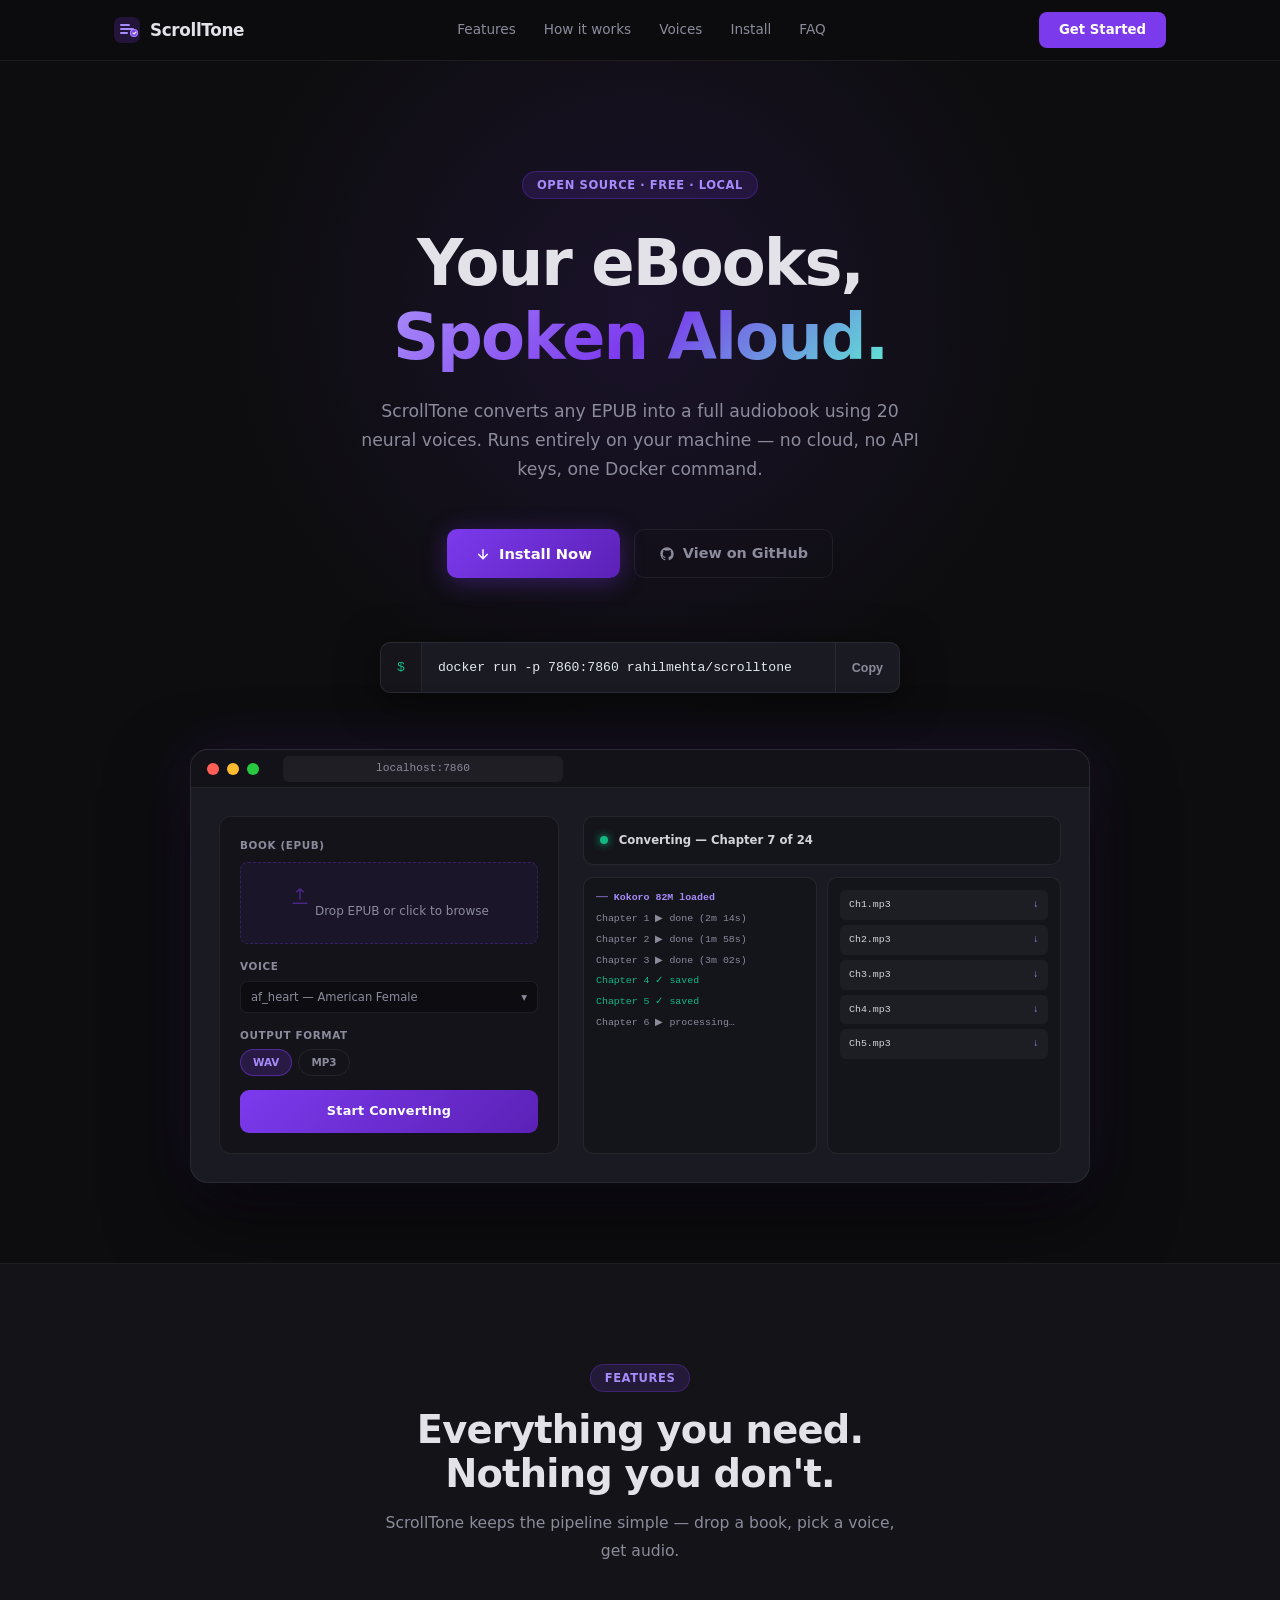
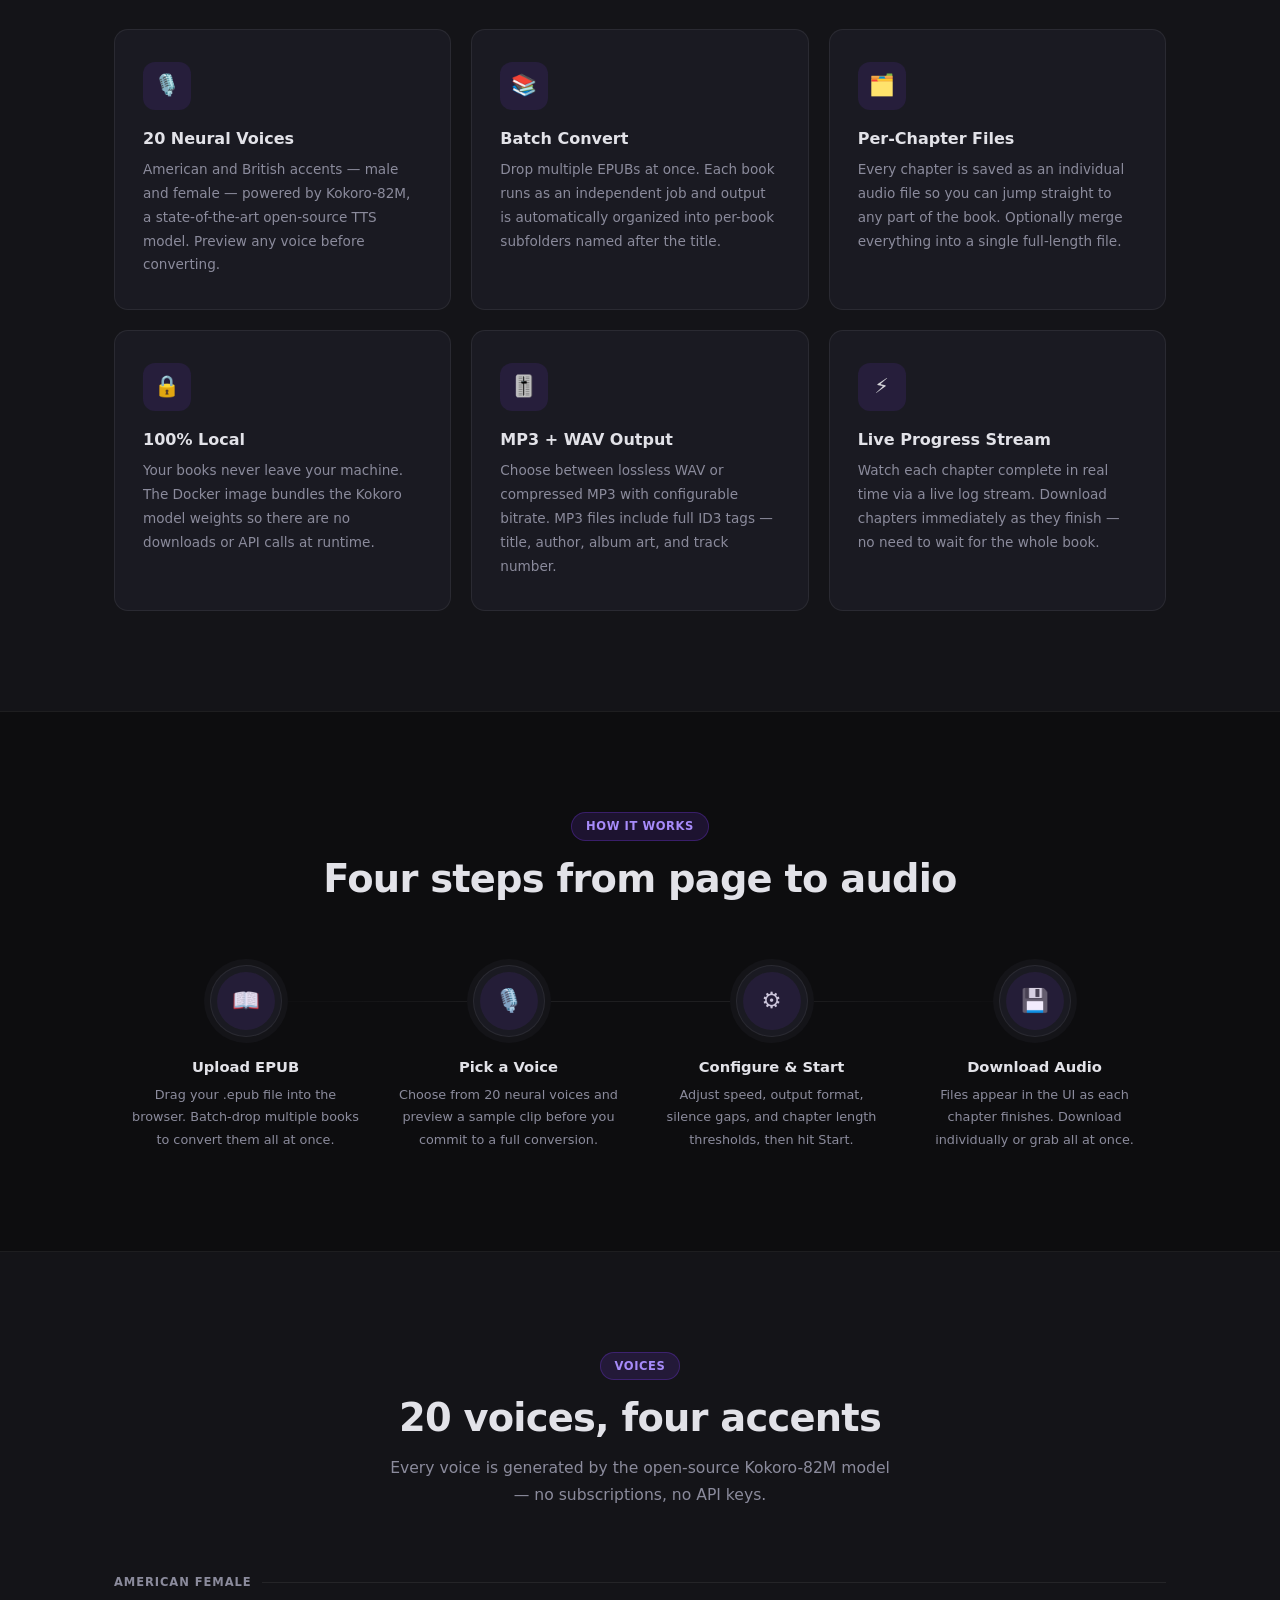
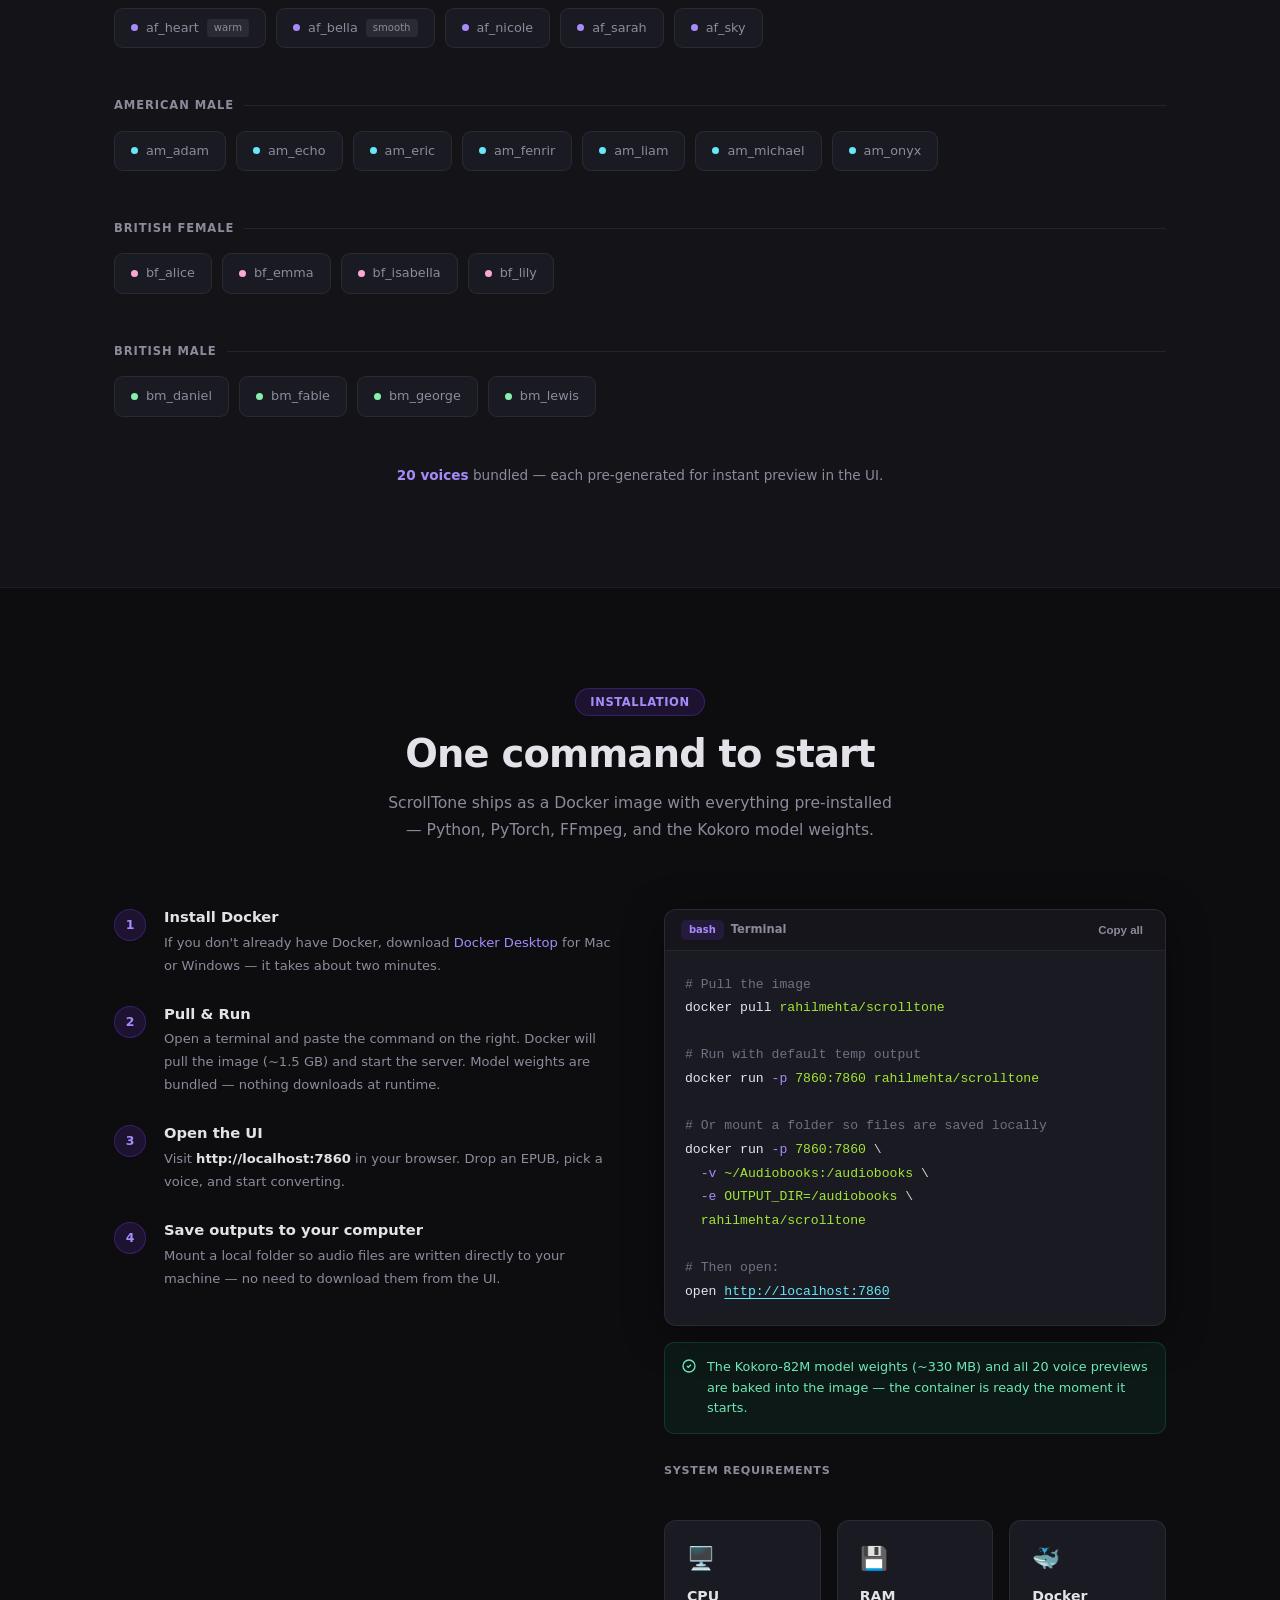
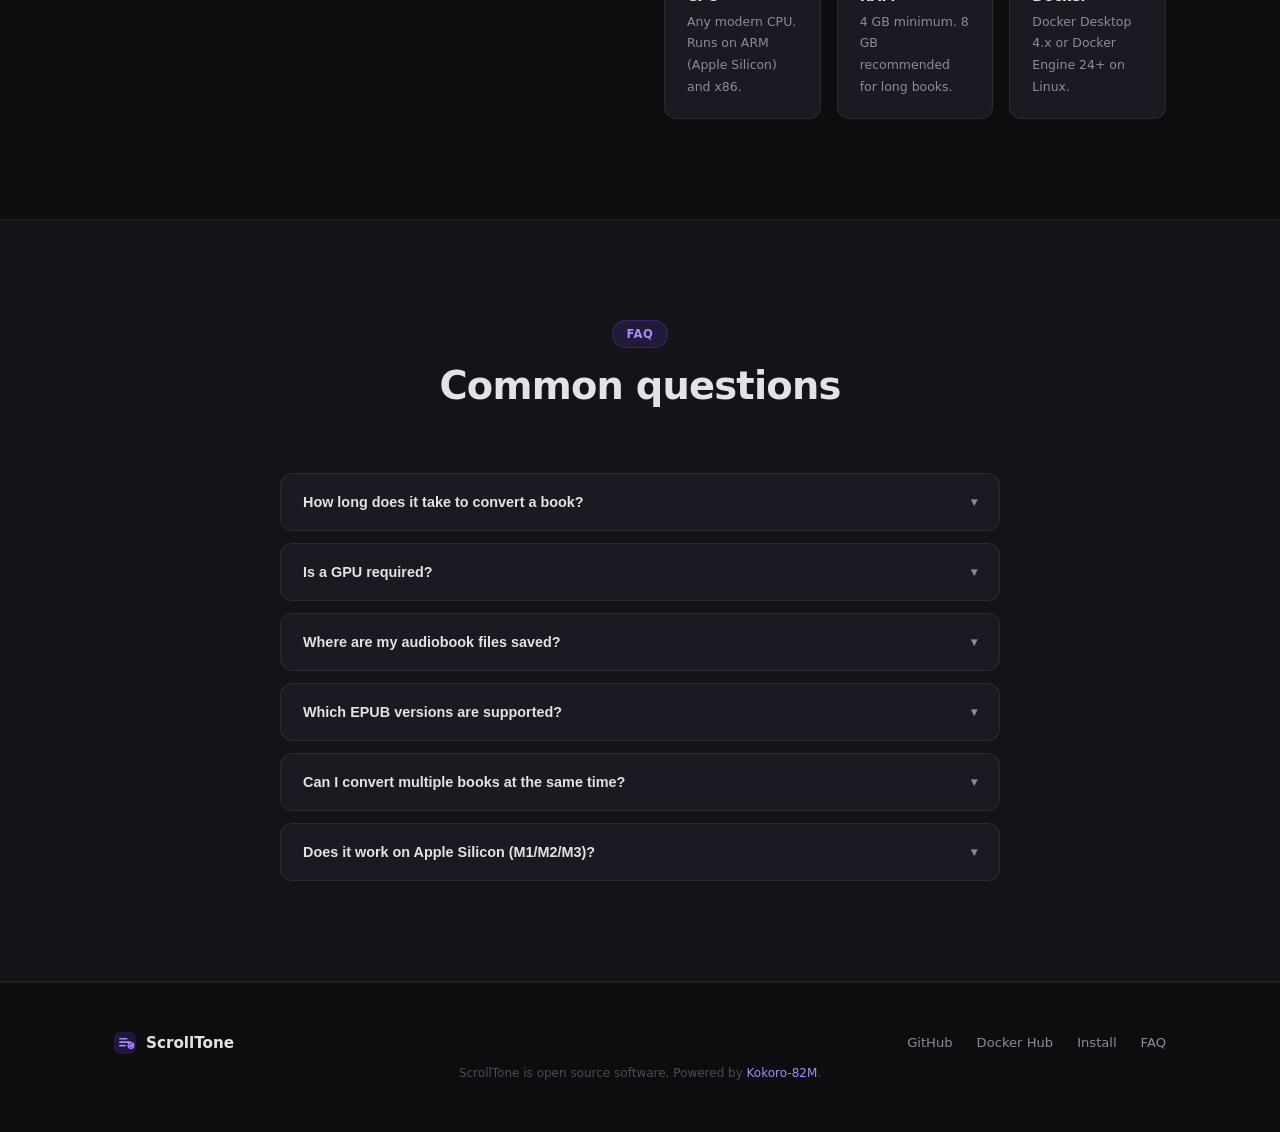
==== docs/index.html @ 0edc8368 "Add product landing page (docs/index.html) for GitHub Pages" ====
<!DOCTYPE html>
<html lang="en">
<head>
<meta charset="UTF-8">
<meta name="viewport" content="width=device-width, initial-scale=1.0">
<title>ScrollTone — EPUB to Audiobook</title>
<meta name="description" content="Convert any EPUB into a full audiobook with 20 neural voices. Runs entirely on your machine — no cloud, no API keys, one Docker command.">
<meta property="og:title" content="ScrollTone — EPUB to Audiobook">
<meta property="og:description" content="Convert any EPUB into a full audiobook with 20 neural voices. Runs entirely on your machine.">
<meta property="og:type" content="website">
<style>
/* ── Reset & base ──────────────────────────────────────────────────────────── */
*,*::before,*::after{box-sizing:border-box;margin:0;padding:0}
html{scroll-behavior:smooth;font-size:16px}
body{
  background:#0d0d0f;
  color:#d4d4d8;
  font-family:'Inter',system-ui,-apple-system,sans-serif;
  line-height:1.6;
  overflow-x:hidden;
}
a{color:inherit;text-decoration:none}
img{display:block;max-width:100%}

/* ── Variables ─────────────────────────────────────────────────────────────── */
:root{
  --purple:#7c3aed;
  --purple-l:#a78bfa;
  --purple-d:#5b21b6;
  --surface:#141418;
  --surface2:#1a1a22;
  --border:rgba(255,255,255,.07);
  --txt:#e2e2e8;
  --txt-s:#8b8b9c;
  --green:#10b981;
  --radius:14px;
  --glow:0 0 60px rgba(124,58,237,.15);
}

/* ── Typography ────────────────────────────────────────────────────────────── */
h1,h2,h3,h4{color:var(--txt);font-weight:700;line-height:1.15}
h1{font-size:clamp(2.6rem,5vw,4.2rem);letter-spacing:-.03em}
h2{font-size:clamp(1.8rem,3vw,2.6rem);letter-spacing:-.02em}
h3{font-size:1.15rem}
p{color:var(--txt-s);font-size:.975rem;line-height:1.75}

/* ── Utility ───────────────────────────────────────────────────────────────── */
.container{max-width:1100px;margin:0 auto;padding:0 24px}
.pill{
  display:inline-block;padding:4px 14px;border-radius:99px;
  font-size:.72rem;font-weight:600;letter-spacing:.05em;text-transform:uppercase;
  background:rgba(124,58,237,.15);color:var(--purple-l);
  border:1px solid rgba(124,58,237,.3);
}
.tag{
  display:inline-block;padding:3px 10px;border-radius:6px;font-size:.7rem;
  font-weight:600;background:rgba(255,255,255,.06);color:var(--txt-s);
}
.gradient-text{
  background:linear-gradient(135deg,#a78bfa 0%,#7c3aed 50%,#5eead4 100%);
  -webkit-background-clip:text;-webkit-text-fill-color:transparent;background-clip:text;
}

/* ── Nav ───────────────────────────────────────────────────────────────────── */
nav{
  position:sticky;top:0;z-index:100;
  background:rgba(13,13,15,.85);backdrop-filter:blur(16px);
  border-bottom:1px solid var(--border);
}
.nav-inner{
  max-width:1100px;margin:0 auto;padding:0 24px;
  height:60px;display:flex;align-items:center;justify-content:space-between;
}
.nav-logo{
  display:flex;align-items:center;gap:10px;
  font-weight:800;font-size:1.05rem;color:var(--txt);letter-spacing:-.02em;
}
.nav-logo svg{flex-shrink:0}
.nav-links{display:flex;align-items:center;gap:28px}
.nav-links a{font-size:.85rem;color:var(--txt-s);transition:color .2s}
.nav-links a:hover{color:var(--txt)}
.nav-cta{
  padding:7px 20px;border-radius:8px;font-size:.83rem;font-weight:600;
  background:var(--purple);color:#fff;transition:background .2s,transform .15s;
}
.nav-cta:hover{background:var(--purple-d);transform:translateY(-1px)}

/* ── Hero ──────────────────────────────────────────────────────────────────── */
.hero{
  padding:110px 0 80px;
  text-align:center;
  position:relative;
  overflow:hidden;
}
.hero::before{
  content:'';position:absolute;top:-200px;left:50%;transform:translateX(-50%);
  width:900px;height:900px;border-radius:50%;
  background:radial-gradient(circle,rgba(124,58,237,.12) 0%,transparent 65%);
  pointer-events:none;
}
.hero-badge{margin-bottom:28px}
.hero h1{margin-bottom:22px}
.hero-sub{
  max-width:560px;margin:0 auto 44px;font-size:1.08rem;
  color:var(--txt-s);line-height:1.7;
}
.hero-actions{display:flex;align-items:center;justify-content:center;gap:14px;flex-wrap:wrap;margin-bottom:64px}
.btn-primary{
  display:inline-flex;align-items:center;gap:8px;
  padding:13px 28px;border-radius:10px;font-weight:700;font-size:.92rem;
  background:linear-gradient(135deg,var(--purple),var(--purple-d));
  color:#fff;transition:transform .15s,box-shadow .2s;
  box-shadow:0 4px 24px rgba(124,58,237,.35);
}
.btn-primary:hover{transform:translateY(-2px);box-shadow:0 8px 32px rgba(124,58,237,.5)}
.btn-outline{
  display:inline-flex;align-items:center;gap:8px;
  padding:12px 24px;border-radius:10px;font-weight:600;font-size:.9rem;
  border:1px solid var(--border);color:var(--txt-s);
  transition:border-color .2s,color .2s,transform .15s;
}
.btn-outline:hover{border-color:rgba(255,255,255,.2);color:var(--txt);transform:translateY(-2px)}

/* terminal docker command */
.docker-cmd{
  display:inline-flex;align-items:center;gap:0;
  background:var(--surface2);border:1px solid var(--border);
  border-radius:10px;overflow:hidden;max-width:520px;width:100%;
  font-family:'SF Mono','Menlo','Courier New',monospace;
  box-shadow:0 8px 40px rgba(0,0,0,.5);
}
.docker-cmd span.prompt{
  padding:14px 16px;font-size:.82rem;color:var(--green);
  border-right:1px solid var(--border);background:rgba(0,0,0,.2);user-select:none;
  white-space:nowrap;
}
.docker-cmd span.cmd{
  padding:14px 16px;font-size:.82rem;color:#e2e8f0;flex:1;text-align:left;
  white-space:nowrap;overflow:hidden;text-overflow:ellipsis;
}
.docker-cmd button.copy-btn{
  padding:0 16px;height:100%;background:transparent;border:none;
  border-left:1px solid var(--border);cursor:pointer;
  color:var(--txt-s);font-size:.78rem;font-weight:600;transition:color .2s,background .2s;
  white-space:nowrap;
}
.docker-cmd button.copy-btn:hover{color:var(--purple-l);background:rgba(124,58,237,.1)}
.docker-cmd button.copy-btn.copied{color:var(--green)}

.hero-screenshot{
  max-width:900px;margin:0 auto;
  background:var(--surface2);border:1px solid var(--border);border-radius:18px;
  overflow:hidden;box-shadow:0 32px 80px rgba(0,0,0,.6),var(--glow);
  position:relative;
}
.browser-bar{
  height:38px;background:rgba(0,0,0,.3);border-bottom:1px solid var(--border);
  display:flex;align-items:center;padding:0 16px;gap:8px;
}
.bb-dot{width:12px;height:12px;border-radius:50%}
.bb-dot:nth-child(1){background:#ff5f57}
.bb-dot:nth-child(2){background:#febc2e}
.bb-dot:nth-child(3){background:#28c840}
.browser-bar .url{
  margin-left:16px;font-size:.7rem;font-family:monospace;
  color:var(--txt-s);background:rgba(255,255,255,.05);
  padding:4px 14px;border-radius:6px;flex:1;max-width:280px;text-align:center;
}
/* App UI mockup */
.app-mockup{
  padding:28px;display:grid;grid-template-columns:340px 1fr;gap:24px;min-height:380px;
  text-align:left;
}
.mock-panel{
  background:rgba(0,0,0,.25);border:1px solid var(--border);border-radius:12px;
  padding:20px;display:flex;flex-direction:column;gap:14px;
}
.mock-label{font-size:.65rem;font-weight:600;text-transform:uppercase;letter-spacing:.06em;color:var(--txt-s)}
.mock-drop{
  background:rgba(124,58,237,.08);border:1px dashed rgba(124,58,237,.3);
  border-radius:8px;padding:22px 16px;text-align:center;font-size:.75rem;color:var(--txt-s);
}
.mock-drop svg{margin:0 auto 8px;opacity:.5}
.mock-select{
  height:32px;background:rgba(0,0,0,.3);border:1px solid var(--border);
  border-radius:7px;padding:0 10px;font-size:.72rem;color:var(--txt-s);
  display:flex;align-items:center;justify-content:space-between;
}
.mock-pills{display:flex;gap:6px}
.mock-pill{
  padding:4px 12px;border-radius:99px;font-size:.65rem;font-weight:600;
  border:1px solid var(--border);color:var(--txt-s);
}
.mock-pill.active{background:rgba(124,58,237,.2);border-color:rgba(124,58,237,.5);color:var(--purple-l)}
.mock-btn{
  margin-top:auto;padding:11px;border-radius:9px;text-align:center;
  font-size:.8rem;font-weight:700;
  background:linear-gradient(135deg,var(--purple),var(--purple-d));
  color:#fff;letter-spacing:.02em;
}
.mock-output{display:flex;flex-direction:column;gap:12px}
.mock-status{
  background:rgba(0,0,0,.2);border:1px solid var(--border);
  border-radius:10px;padding:14px 16px;font-size:.72rem;
}
.mock-dot{width:8px;height:8px;border-radius:50%;background:var(--green);display:inline-block;margin-right:7px;box-shadow:0 0 8px var(--green)}
.mock-grid{display:grid;grid-template-columns:1fr 1fr;gap:10px;flex:1}
.mock-log-box,.mock-files-box{
  background:rgba(0,0,0,.2);border:1px solid var(--border);border-radius:10px;
  padding:12px;font-size:.62rem;font-family:monospace;
  display:flex;flex-direction:column;gap:5px;overflow:hidden;
}
.mock-log-line{color:var(--txt-s)}
.mock-log-line.ok{color:var(--green)}
.mock-log-line.hd{color:var(--purple-l);font-weight:700}
.mock-file-item{
  background:rgba(255,255,255,.04);border-radius:6px;padding:7px 9px;
  font-size:.62rem;display:flex;justify-content:space-between;align-items:center;
}
.mock-dl{color:var(--purple-l);font-weight:700}

/* ── Section common ─────────────────────────────────────────────────────────── */
section{padding:100px 0}
.section-header{text-align:center;margin-bottom:64px}
.section-header .pill{margin-bottom:16px}
.section-header h2{margin-bottom:14px}
.section-header p{max-width:520px;margin:0 auto}
.divider{border:none;border-top:1px solid var(--border);margin:0}

/* ── Features ───────────────────────────────────────────────────────────────── */
#features{background:var(--surface)}
.features-grid{
  display:grid;grid-template-columns:repeat(3,1fr);gap:20px;
}
.feat-card{
  background:var(--surface2);border:1px solid var(--border);
  border-radius:var(--radius);padding:32px 28px;
  transition:border-color .25s,transform .25s,box-shadow .25s;
}
.feat-card:hover{
  border-color:rgba(124,58,237,.35);transform:translateY(-4px);
  box-shadow:0 12px 40px rgba(0,0,0,.4),0 0 0 1px rgba(124,58,237,.15);
}
.feat-icon{
  width:48px;height:48px;border-radius:12px;margin-bottom:20px;
  display:flex;align-items:center;justify-content:center;
  background:rgba(124,58,237,.12);font-size:1.3rem;
}
.feat-card h3{margin-bottom:10px;font-size:1rem}
.feat-card p{font-size:.85rem}

/* ── How it works ───────────────────────────────────────────────────────────── */
.steps{display:grid;grid-template-columns:repeat(4,1fr);gap:0;position:relative}
.steps::before{
  content:'';position:absolute;top:36px;left:12.5%;right:12.5%;height:1px;
  background:linear-gradient(90deg,transparent,var(--border),var(--border),transparent);
  z-index:0;
}
.step{text-align:center;padding:0 16px;position:relative;z-index:1}
.step-num{
  width:72px;height:72px;border-radius:50%;margin:0 auto 22px;
  display:flex;align-items:center;justify-content:center;font-size:1.4rem;
  background:var(--surface2);border:1px solid var(--border);
  box-shadow:0 0 0 6px var(--surface);position:relative;
}
.step-num::after{
  content:'';position:absolute;inset:6px;border-radius:50%;
  background:rgba(124,58,237,.1);
}
.step h3{font-size:.92rem;margin-bottom:8px}
.step p{font-size:.8rem}

/* ── Voices ─────────────────────────────────────────────────────────────────── */
#voices{background:var(--surface)}
.voices-group{margin-bottom:48px}
.voices-group-label{
  font-size:.72rem;font-weight:700;text-transform:uppercase;letter-spacing:.08em;
  color:var(--txt-s);margin-bottom:16px;display:flex;align-items:center;gap:10px;
}
.voices-group-label::after{
  content:'';flex:1;height:1px;background:var(--border);
}
.voices-grid{display:flex;flex-wrap:wrap;gap:10px}
.voice-chip{
  padding:9px 16px;border-radius:9px;border:1px solid var(--border);
  font-size:.8rem;font-weight:500;color:var(--txt-s);
  background:var(--surface2);cursor:default;
  display:flex;align-items:center;gap:8px;
  transition:border-color .2s,color .2s,background .2s;
}
.voice-chip:hover{
  border-color:rgba(124,58,237,.4);color:var(--txt);
  background:rgba(124,58,237,.08);
}
.voice-chip .vc-dot{
  width:7px;height:7px;border-radius:50%;
  background:var(--purple-l);flex-shrink:0;
}
.voice-chip .vc-tag{
  font-size:.63rem;padding:1px 7px;border-radius:4px;
  background:rgba(255,255,255,.07);color:var(--txt-s);
}
.total-voices{
  text-align:center;margin-top:32px;font-size:.85rem;color:var(--txt-s);
}
.total-voices strong{color:var(--purple-l)}

/* ── Install ─────────────────────────────────────────────────────────────────── */
.install-grid{display:grid;grid-template-columns:1fr 1fr;gap:48px;align-items:start}
.install-steps-list{display:flex;flex-direction:column;gap:28px}
.install-step{display:flex;gap:18px}
.is-num{
  flex-shrink:0;width:32px;height:32px;border-radius:50%;
  background:rgba(124,58,237,.15);border:1px solid rgba(124,58,237,.3);
  display:flex;align-items:center;justify-content:center;
  font-size:.78rem;font-weight:700;color:var(--purple-l);
}
.is-body h3{font-size:.92rem;margin-bottom:6px}
.is-body p{font-size:.82rem}
.code-block{
  background:var(--surface2);border:1px solid var(--border);
  border-radius:12px;overflow:hidden;
  box-shadow:0 8px 40px rgba(0,0,0,.4);
}
.code-header{
  display:flex;align-items:center;justify-content:space-between;
  padding:10px 16px;border-bottom:1px solid var(--border);
  font-size:.72rem;font-weight:600;color:var(--txt-s);
  background:rgba(0,0,0,.2);
}
.code-header span{display:flex;align-items:center;gap:7px}
.code-header .lang-tag{
  font-size:.62rem;padding:2px 8px;border-radius:5px;
  background:rgba(124,58,237,.15);color:var(--purple-l);
}
.copy-all{
  background:none;border:none;cursor:pointer;color:var(--txt-s);
  font-size:.72rem;font-weight:600;padding:2px 6px;transition:color .2s;
}
.copy-all:hover{color:var(--purple-l)}
.copy-all.copied{color:var(--green)}
pre{padding:22px 20px;font-size:.82rem;font-family:'SF Mono','Menlo','Courier New',monospace;overflow-x:auto;line-height:1.8}
.c-comment{color:#6b7280}
.c-cmd{color:#e2e8f0}
.c-flag{color:var(--purple-l)}
.c-val{color:#a3e635}
.c-url{color:#67e8f9;text-decoration:underline;text-underline-offset:3px}
.install-note{
  margin-top:16px;padding:14px 16px;border-radius:10px;
  background:rgba(16,185,129,.07);border:1px solid rgba(16,185,129,.2);
  font-size:.8rem;color:#6ee7b7;display:flex;gap:10px;align-items:flex-start;
}
.install-note svg{flex-shrink:0;margin-top:1px}

/* ── Requirements ───────────────────────────────────────────────────────────── */
.req-grid{display:grid;grid-template-columns:repeat(3,1fr);gap:16px;margin-top:40px}
.req-card{
  background:var(--surface2);border:1px solid var(--border);
  border-radius:12px;padding:20px 22px;
}
.req-card .req-icon{font-size:1.4rem;margin-bottom:12px}
.req-card h4{font-size:.88rem;margin-bottom:6px}
.req-card p{font-size:.78rem}

/* ── FAQ ─────────────────────────────────────────────────────────────────────── */
#faq{background:var(--surface)}
.faq-list{max-width:720px;margin:0 auto;display:flex;flex-direction:column;gap:12px}
.faq-item{
  background:var(--surface2);border:1px solid var(--border);border-radius:12px;
  overflow:hidden;transition:border-color .2s;
}
.faq-item:hover{border-color:rgba(255,255,255,.12)}
.faq-q{
  width:100%;background:none;border:none;padding:20px 22px;cursor:pointer;
  display:flex;justify-content:space-between;align-items:center;
  font-size:.9rem;font-weight:600;color:var(--txt);text-align:left;gap:16px;
}
.faq-q .arrow{
  flex-shrink:0;color:var(--txt-s);font-size:.75rem;
  transition:transform .25s;
}
.faq-item.open .faq-q .arrow{transform:rotate(180deg)}
.faq-a{
  display:grid;grid-template-rows:0fr;transition:grid-template-rows .28s ease;
}
.faq-item.open .faq-a{grid-template-rows:1fr}
.faq-a-inner{overflow:hidden;padding:0 22px}
.faq-item.open .faq-a-inner{padding:0 22px 20px}
.faq-a-inner p{font-size:.85rem}

/* ── Footer ──────────────────────────────────────────────────────────────────── */
footer{
  border-top:1px solid var(--border);padding:48px 0;
}
.footer-inner{
  display:flex;align-items:center;justify-content:space-between;flex-wrap:wrap;gap:20px;
}
.footer-brand{display:flex;align-items:center;gap:10px;font-weight:800;font-size:.95rem;color:var(--txt)}
.footer-links{display:flex;gap:24px}
.footer-links a{font-size:.82rem;color:var(--txt-s);transition:color .2s}
.footer-links a:hover{color:var(--txt)}
.footer-copy{font-size:.75rem;color:#4b4b5c;width:100%;text-align:center;margin-top:8px}

/* ── Animations ──────────────────────────────────────────────────────────────── */
@keyframes fadeUp{from{opacity:0;transform:translateY(28px)}to{opacity:1;transform:translateY(0)}}
.fade-up{opacity:0;animation:fadeUp .6s ease both}
.fade-up.d1{animation-delay:.1s}
.fade-up.d2{animation-delay:.2s}
.fade-up.d3{animation-delay:.3s}

/* ── Responsive ──────────────────────────────────────────────────────────────── */
@media(max-width:860px){
  .features-grid{grid-template-columns:1fr 1fr}
  .steps{grid-template-columns:1fr 1fr}
  .steps::before{display:none}
  .step{margin-bottom:40px}
  .install-grid{grid-template-columns:1fr}
  .req-grid{grid-template-columns:1fr 1fr}
  .app-mockup{grid-template-columns:1fr}
  .mock-panel{display:none}
}
@media(max-width:600px){
  .features-grid{grid-template-columns:1fr}
  .req-grid{grid-template-columns:1fr}
  .steps{grid-template-columns:1fr}
  .nav-links{display:none}
  .footer-inner{flex-direction:column;align-items:flex-start}
}
</style>
</head>
<body>

<!-- ── Nav ──────────────────────────────────────────────────────────────────── -->
<nav>
  <div class="nav-inner">
    <a href="#" class="nav-logo">
      <svg width="26" height="26" viewBox="0 0 26 26" fill="none">
        <rect width="26" height="26" rx="7" fill="#7c3aed" fill-opacity=".2"/>
        <path d="M7 8h8M7 12h12M7 16h6" stroke="#a78bfa" stroke-width="2" stroke-linecap="round"/>
        <circle cx="20" cy="16" r="3.5" fill="#7c3aed" stroke="#a78bfa" stroke-width="1.2"/>
        <path d="M19 16l1 1 2-2" stroke="#fff" stroke-width="1.1" stroke-linecap="round" stroke-linejoin="round"/>
      </svg>
      ScrollTone
    </a>
    <div class="nav-links">
      <a href="#features">Features</a>
      <a href="#how-it-works">How it works</a>
      <a href="#voices">Voices</a>
      <a href="#install">Install</a>
      <a href="#faq">FAQ</a>
    </div>
    <a href="#install" class="nav-cta">Get Started</a>
  </div>
</nav>

<!-- ── Hero ─────────────────────────────────────────────────────────────────── -->
<section class="hero">
  <div class="container">
    <div class="hero-badge fade-up">
      <span class="pill">Open Source · Free · Local</span>
    </div>
    <h1 class="fade-up d1">
      Your eBooks,<br>
      <span class="gradient-text">Spoken Aloud.</span>
    </h1>
    <p class="hero-sub fade-up d2">
      ScrollTone converts any EPUB into a full audiobook using 20 neural voices.
      Runs entirely on your machine — no cloud, no API keys, one Docker command.
    </p>

    <div class="hero-actions fade-up d3">
      <a href="#install" class="btn-primary">
        <svg width="16" height="16" fill="none" viewBox="0 0 24 24" stroke="currentColor" stroke-width="2.2"><path d="M12 5v14M5 12l7 7 7-7"/></svg>
        Install Now
      </a>
      <a href="https://github.com/rahilmehta-dev/ScrollTone" target="_blank" rel="noopener" class="btn-outline">
        <svg width="16" height="16" viewBox="0 0 24 24" fill="currentColor"><path d="M12 2C6.477 2 2 6.484 2 12.017c0 4.425 2.865 8.18 6.839 9.504.5.092.682-.217.682-.483 0-.237-.008-.868-.013-1.703-2.782.605-3.369-1.343-3.369-1.343-.454-1.158-1.11-1.466-1.11-1.466-.908-.62.069-.608.069-.608 1.003.07 1.531 1.032 1.531 1.032.892 1.53 2.341 1.088 2.91.832.092-.647.35-1.088.636-1.338-2.22-.253-4.555-1.113-4.555-4.951 0-1.093.39-1.988 1.029-2.688-.103-.253-.446-1.272.098-2.65 0 0 .84-.27 2.75 1.026A9.564 9.564 0 0112 6.844c.85.004 1.705.115 2.504.337 1.909-1.296 2.747-1.027 2.747-1.027.546 1.379.202 2.398.1 2.651.64.7 1.028 1.595 1.028 2.688 0 3.848-2.339 4.695-4.566 4.943.359.309.678.92.678 1.855 0 1.338-.012 2.419-.012 2.747 0 .268.18.58.688.482A10.019 10.019 0 0022 12.017C22 6.484 17.522 2 12 2z"/></svg>
        View on GitHub
      </a>
    </div>

    <!-- Docker quick-start -->
    <div class="fade-up d3" style="display:flex;justify-content:center;margin-bottom:56px">
      <div class="docker-cmd">
        <span class="prompt">$</span>
        <span class="cmd" id="hero-cmd">docker run -p 7860:7860 rahilmehta/scrolltone</span>
        <button class="copy-btn" onclick="copyCmd('hero-cmd',this)" title="Copy">Copy</button>
      </div>
    </div>

    <!-- App mockup -->
    <div class="hero-screenshot fade-up d3">
      <div class="browser-bar">
        <div class="bb-dot"></div><div class="bb-dot"></div><div class="bb-dot"></div>
        <div class="url">localhost:7860</div>
      </div>
      <div class="app-mockup">
        <!-- Left: settings panel -->
        <div class="mock-panel">
          <div>
            <div class="mock-label" style="margin-bottom:8px">Book (EPUB)</div>
            <div class="mock-drop">
              <svg width="22" height="22" fill="none" viewBox="0 0 24 24" stroke="#7c3aed" stroke-width="1.5"><path d="M12 16V4M12 4l-4 4M12 4l4 4"/><path d="M4 20h16"/></svg>
              Drop EPUB or click to browse
            </div>
          </div>
          <div>
            <div class="mock-label" style="margin-bottom:6px">Voice</div>
            <div class="mock-select"><span>af_heart — American Female</span><span>▾</span></div>
          </div>
          <div>
            <div class="mock-label" style="margin-bottom:6px">Output Format</div>
            <div class="mock-pills">
              <div class="mock-pill active">WAV</div>
              <div class="mock-pill">MP3</div>
            </div>
          </div>
          <div class="mock-btn">Start Converting</div>
        </div>
        <!-- Right: output panel -->
        <div class="mock-output">
          <div class="mock-status">
            <span class="mock-dot"></span>
            <span style="font-size:.73rem;color:#d4d4d8;font-weight:600">Converting — Chapter 7 of 24</span>
          </div>
          <div class="mock-grid">
            <div class="mock-log-box">
              <div class="mock-log-line hd">── Kokoro 82M loaded</div>
              <div class="mock-log-line">Chapter 1 ▶ done  (2m 14s)</div>
              <div class="mock-log-line">Chapter 2 ▶ done  (1m 58s)</div>
              <div class="mock-log-line">Chapter 3 ▶ done  (3m 02s)</div>
              <div class="mock-log-line ok">Chapter 4 ✓ saved</div>
              <div class="mock-log-line ok">Chapter 5 ✓ saved</div>
              <div class="mock-log-line">Chapter 6 ▶ processing…</div>
            </div>
            <div class="mock-files-box">
              <div class="mock-file-item"><span>Ch1.mp3</span><span class="mock-dl">↓</span></div>
              <div class="mock-file-item"><span>Ch2.mp3</span><span class="mock-dl">↓</span></div>
              <div class="mock-file-item"><span>Ch3.mp3</span><span class="mock-dl">↓</span></div>
              <div class="mock-file-item"><span>Ch4.mp3</span><span class="mock-dl">↓</span></div>
              <div class="mock-file-item"><span>Ch5.mp3</span><span class="mock-dl">↓</span></div>
            </div>
          </div>
        </div>
      </div>
    </div>
  </div>
</section>

<hr class="divider">

<!-- ── Features ──────────────────────────────────────────────────────────────── -->
<section id="features">
  <div class="container">
    <div class="section-header">
      <div class="pill">Features</div>
      <h2>Everything you need.<br>Nothing you don't.</h2>
      <p>ScrollTone keeps the pipeline simple — drop a book, pick a voice, get audio.</p>
    </div>
    <div class="features-grid">

      <div class="feat-card">
        <div class="feat-icon">🎙️</div>
        <h3>20 Neural Voices</h3>
        <p>American and British accents — male and female — powered by Kokoro-82M, a state-of-the-art open-source TTS model. Preview any voice before converting.</p>
      </div>

      <div class="feat-card">
        <div class="feat-icon">📚</div>
        <h3>Batch Convert</h3>
        <p>Drop multiple EPUBs at once. Each book runs as an independent job and output is automatically organized into per-book subfolders named after the title.</p>
      </div>

      <div class="feat-card">
        <div class="feat-icon">🗂️</div>
        <h3>Per-Chapter Files</h3>
        <p>Every chapter is saved as an individual audio file so you can jump straight to any part of the book. Optionally merge everything into a single full-length file.</p>
      </div>

      <div class="feat-card">
        <div class="feat-icon">🔒</div>
        <h3>100% Local</h3>
        <p>Your books never leave your machine. The Docker image bundles the Kokoro model weights so there are no downloads or API calls at runtime.</p>
      </div>

      <div class="feat-card">
        <div class="feat-icon">🎚️</div>
        <h3>MP3 + WAV Output</h3>
        <p>Choose between lossless WAV or compressed MP3 with configurable bitrate. MP3 files include full ID3 tags — title, author, album art, and track number.</p>
      </div>

      <div class="feat-card">
        <div class="feat-icon">⚡</div>
        <h3>Live Progress Stream</h3>
        <p>Watch each chapter complete in real time via a live log stream. Download chapters immediately as they finish — no need to wait for the whole book.</p>
      </div>

    </div>
  </div>
</section>

<hr class="divider">

<!-- ── How it works ──────────────────────────────────────────────────────────── -->
<section id="how-it-works">
  <div class="container">
    <div class="section-header">
      <div class="pill">How it works</div>
      <h2>Four steps from page to audio</h2>
    </div>
    <div class="steps">

      <div class="step">
        <div class="step-num">📖</div>
        <h3>Upload EPUB</h3>
        <p>Drag your .epub file into the browser. Batch-drop multiple books to convert them all at once.</p>
      </div>

      <div class="step">
        <div class="step-num">🎙️</div>
        <h3>Pick a Voice</h3>
        <p>Choose from 20 neural voices and preview a sample clip before you commit to a full conversion.</p>
      </div>

      <div class="step">
        <div class="step-num">⚙️</div>
        <h3>Configure & Start</h3>
        <p>Adjust speed, output format, silence gaps, and chapter length thresholds, then hit Start.</p>
      </div>

      <div class="step">
        <div class="step-num">💾</div>
        <h3>Download Audio</h3>
        <p>Files appear in the UI as each chapter finishes. Download individually or grab all at once.</p>
      </div>

    </div>
  </div>
</section>

<hr class="divider">

<!-- ── Voices ─────────────────────────────────────────────────────────────────── -->
<section id="voices">
  <div class="container">
    <div class="section-header">
      <div class="pill">Voices</div>
      <h2>20 voices, four accents</h2>
      <p>Every voice is generated by the open-source Kokoro-82M model — no subscriptions, no API keys.</p>
    </div>

    <div class="voices-group">
      <div class="voices-group-label">American Female</div>
      <div class="voices-grid">
        <div class="voice-chip"><span class="vc-dot"></span>af_heart<span class="vc-tag">warm</span></div>
        <div class="voice-chip"><span class="vc-dot"></span>af_bella<span class="vc-tag">smooth</span></div>
        <div class="voice-chip"><span class="vc-dot"></span>af_nicole</div>
        <div class="voice-chip"><span class="vc-dot"></span>af_sarah</div>
        <div class="voice-chip"><span class="vc-dot"></span>af_sky</div>
      </div>
    </div>

    <div class="voices-group">
      <div class="voices-group-label">American Male</div>
      <div class="voices-grid">
        <div class="voice-chip"><span class="vc-dot" style="background:#67e8f9"></span>am_adam</div>
        <div class="voice-chip"><span class="vc-dot" style="background:#67e8f9"></span>am_echo</div>
        <div class="voice-chip"><span class="vc-dot" style="background:#67e8f9"></span>am_eric</div>
        <div class="voice-chip"><span class="vc-dot" style="background:#67e8f9"></span>am_fenrir</div>
        <div class="voice-chip"><span class="vc-dot" style="background:#67e8f9"></span>am_liam</div>
        <div class="voice-chip"><span class="vc-dot" style="background:#67e8f9"></span>am_michael</div>
        <div class="voice-chip"><span class="vc-dot" style="background:#67e8f9"></span>am_onyx</div>
      </div>
    </div>

    <div class="voices-group">
      <div class="voices-group-label">British Female</div>
      <div class="voices-grid">
        <div class="voice-chip"><span class="vc-dot" style="background:#f9a8d4"></span>bf_alice</div>
        <div class="voice-chip"><span class="vc-dot" style="background:#f9a8d4"></span>bf_emma</div>
        <div class="voice-chip"><span class="vc-dot" style="background:#f9a8d4"></span>bf_isabella</div>
        <div class="voice-chip"><span class="vc-dot" style="background:#f9a8d4"></span>bf_lily</div>
      </div>
    </div>

    <div class="voices-group">
      <div class="voices-group-label">British Male</div>
      <div class="voices-grid">
        <div class="voice-chip"><span class="vc-dot" style="background:#86efac"></span>bm_daniel</div>
        <div class="voice-chip"><span class="vc-dot" style="background:#86efac"></span>bm_fable</div>
        <div class="voice-chip"><span class="vc-dot" style="background:#86efac"></span>bm_george</div>
        <div class="voice-chip"><span class="vc-dot" style="background:#86efac"></span>bm_lewis</div>
      </div>
    </div>

    <div class="total-voices">
      <strong>20 voices</strong> bundled — each pre-generated for instant preview in the UI.
    </div>
  </div>
</section>

<hr class="divider">

<!-- ── Install ────────────────────────────────────────────────────────────────── -->
<section id="install">
  <div class="container">
    <div class="section-header">
      <div class="pill">Installation</div>
      <h2>One command to start</h2>
      <p>ScrollTone ships as a Docker image with everything pre-installed — Python, PyTorch, FFmpeg, and the Kokoro model weights.</p>
    </div>

    <div class="install-grid">
      <div class="install-steps-list">

        <div class="install-step">
          <div class="is-num">1</div>
          <div class="is-body">
            <h3>Install Docker</h3>
            <p>If you don't already have Docker, download <a href="https://www.docker.com/products/docker-desktop/" target="_blank" rel="noopener" style="color:var(--purple-l)">Docker Desktop</a> for Mac or Windows — it takes about two minutes.</p>
          </div>
        </div>

        <div class="install-step">
          <div class="is-num">2</div>
          <div class="is-body">
            <h3>Pull &amp; Run</h3>
            <p>Open a terminal and paste the command on the right. Docker will pull the image (~1.5 GB) and start the server. Model weights are bundled — nothing downloads at runtime.</p>
          </div>
        </div>

        <div class="install-step">
          <div class="is-num">3</div>
          <div class="is-body">
            <h3>Open the UI</h3>
            <p>Visit <strong style="color:var(--txt)">http://localhost:7860</strong> in your browser. Drop an EPUB, pick a voice, and start converting.</p>
          </div>
        </div>

        <div class="install-step">
          <div class="is-num">4</div>
          <div class="is-body">
            <h3>Save outputs to your computer</h3>
            <p>Mount a local folder so audio files are written directly to your machine — no need to download them from the UI.</p>
          </div>
        </div>

      </div>

      <div>
        <div class="code-block">
          <div class="code-header">
            <span>
              <span class="lang-tag">bash</span>
              Terminal
            </span>
            <button class="copy-all" onclick="copyBlock('install-block',this)">Copy all</button>
          </div>
          <pre id="install-block"><span class="c-comment"># Pull the image</span>
<span class="c-cmd">docker pull</span> <span class="c-val">rahilmehta/scrolltone</span>

<span class="c-comment"># Run with default temp output</span>
<span class="c-cmd">docker run</span> <span class="c-flag">-p</span> <span class="c-val">7860:7860</span> <span class="c-val">rahilmehta/scrolltone</span>

<span class="c-comment"># Or mount a folder so files are saved locally</span>
<span class="c-cmd">docker run</span> <span class="c-flag">-p</span> <span class="c-val">7860:7860</span> \
  <span class="c-flag">-v</span> <span class="c-val">~/Audiobooks:/audiobooks</span> \
  <span class="c-flag">-e</span> <span class="c-val">OUTPUT_DIR=/audiobooks</span> \
  <span class="c-val">rahilmehta/scrolltone</span>

<span class="c-comment"># Then open:</span>
<span class="c-cmd">open</span> <span class="c-url">http://localhost:7860</span></pre>
        </div>

        <div class="install-note">
          <svg width="16" height="16" fill="none" viewBox="0 0 24 24" stroke="currentColor" stroke-width="2"><path d="M9 12l2 2 4-4m6 2a9 9 0 11-18 0 9 9 0 0118 0z"/></svg>
          The Kokoro-82M model weights (~330 MB) and all 20 voice previews are baked into the image — the container is ready the moment it starts.
        </div>

        <div style="margin-top:28px">
          <div class="mock-label" style="margin-bottom:16px;font-size:.7rem">System Requirements</div>
          <div class="req-grid">
            <div class="req-card">
              <div class="req-icon">🖥️</div>
              <h4>CPU</h4>
              <p>Any modern CPU. Runs on ARM (Apple Silicon) and x86.</p>
            </div>
            <div class="req-card">
              <div class="req-icon">💾</div>
              <h4>RAM</h4>
              <p>4 GB minimum. 8 GB recommended for long books.</p>
            </div>
            <div class="req-card">
              <div class="req-icon">🐳</div>
              <h4>Docker</h4>
              <p>Docker Desktop 4.x or Docker Engine 24+ on Linux.</p>
            </div>
          </div>
        </div>
      </div>
    </div>
  </div>
</section>

<hr class="divider">

<!-- ── FAQ ────────────────────────────────────────────────────────────────────── -->
<section id="faq">
  <div class="container">
    <div class="section-header">
      <div class="pill">FAQ</div>
      <h2>Common questions</h2>
    </div>
    <div class="faq-list">

      <div class="faq-item">
        <button class="faq-q" onclick="toggleFaq(this)">
          How long does it take to convert a book?
          <span class="arrow">▾</span>
        </button>
        <div class="faq-a"><div class="faq-a-inner">
          <p>It depends on book length and your CPU. A typical 300-page novel (≈100 000 words) takes 40–90 minutes on a modern laptop. Chapters are processed in parallel when <em>Workers</em> is set above 1. Files appear as each chapter finishes so you can start listening straight away.</p>
        </div></div>
      </div>

      <div class="faq-item">
        <button class="faq-q" onclick="toggleFaq(this)">
          Is a GPU required?
          <span class="arrow">▾</span>
        </button>
        <div class="faq-a"><div class="faq-a-inner">
          <p>No. The Docker image uses a CPU-only PyTorch build and runs on any machine. If you have an NVIDIA GPU you can build the image with CUDA support for faster inference, but the default image works without one.</p>
        </div></div>
      </div>

      <div class="faq-item">
        <button class="faq-q" onclick="toggleFaq(this)">
          Where are my audiobook files saved?
          <span class="arrow">▾</span>
        </button>
        <div class="faq-a"><div class="faq-a-inner">
          <p>By default files are written to <code style="font-family:monospace;color:var(--purple-l)">/tmp/tts_outputs</code> inside the container and are available to download from the UI. To keep them on your host machine, mount a volume with <code style="font-family:monospace;color:var(--purple-l)">-v ~/Audiobooks:/audiobooks -e OUTPUT_DIR=/audiobooks</code>. Batch jobs are further organised into subfolders named after each book's title.</p>
        </div></div>
      </div>

      <div class="faq-item">
        <button class="faq-q" onclick="toggleFaq(this)">
          Which EPUB versions are supported?
          <span class="arrow">▾</span>
        </button>
        <div class="faq-a"><div class="faq-a-inner">
          <p>ScrollTone uses <strong>ebooklib</strong> which supports EPUB 2 and EPUB 3. DRM-protected files (most files purchased from Amazon/Google Play) cannot be parsed — you need a DRM-free EPUB, such as those from Project Gutenberg, Standard Ebooks, or your own files.</p>
        </div></div>
      </div>

      <div class="faq-item">
        <button class="faq-q" onclick="toggleFaq(this)">
          Can I convert multiple books at the same time?
          <span class="arrow">▾</span>
        </button>
        <div class="faq-a"><div class="faq-a-inner">
          <p>Yes. Select multiple .epub files in the upload zone (or drag-drop several at once). ScrollTone starts one independent conversion job per book and shows a live card for each, so you can track them all simultaneously.</p>
        </div></div>
      </div>

      <div class="faq-item">
        <button class="faq-q" onclick="toggleFaq(this)">
          Does it work on Apple Silicon (M1/M2/M3)?
          <span class="arrow">▾</span>
        </button>
        <div class="faq-a"><div class="faq-a-inner">
          <p>Yes. The Docker image is built for linux/amd64 and Docker Desktop on Apple Silicon runs it via Rosetta 2 translation automatically. Performance is still good — typical chapter conversion times are similar to an Intel laptop.</p>
        </div></div>
      </div>

    </div>
  </div>
</section>

<hr class="divider">

<!-- ── Footer ─────────────────────────────────────────────────────────────────── -->
<footer>
  <div class="container">
    <div class="footer-inner">
      <div class="footer-brand">
        <svg width="22" height="22" viewBox="0 0 26 26" fill="none">
          <rect width="26" height="26" rx="7" fill="#7c3aed" fill-opacity=".2"/>
          <path d="M7 8h8M7 12h12M7 16h6" stroke="#a78bfa" stroke-width="2" stroke-linecap="round"/>
          <circle cx="20" cy="16" r="3.5" fill="#7c3aed" stroke="#a78bfa" stroke-width="1.2"/>
          <path d="M19 16l1 1 2-2" stroke="#fff" stroke-width="1.1" stroke-linecap="round" stroke-linejoin="round"/>
        </svg>
        ScrollTone
      </div>
      <div class="footer-links">
        <a href="https://github.com/rahilmehta-dev/ScrollTone" target="_blank" rel="noopener">GitHub</a>
        <a href="https://hub.docker.com/r/rahilmehta/scrolltone" target="_blank" rel="noopener">Docker Hub</a>
        <a href="#install">Install</a>
        <a href="#faq">FAQ</a>
      </div>
    </div>
    <p class="footer-copy">ScrollTone is open source software. Powered by <a href="https://huggingface.co/hexgrad/Kokoro-82M" target="_blank" rel="noopener" style="color:var(--purple-l)">Kokoro-82M</a>.</p>
  </div>
</footer>

<script>
// ── Copy helpers ───────────────────────────────────────────────────────────────
function copyCmd(id, btn) {
  const txt = document.getElementById(id).textContent;
  navigator.clipboard.writeText(txt).then(() => {
    const orig = btn.textContent;
    btn.textContent = 'Copied!'; btn.classList.add('copied');
    setTimeout(() => { btn.textContent = orig; btn.classList.remove('copied'); }, 2000);
  });
}

function copyBlock(id, btn) {
  // Strip HTML tags to get plain text
  const el = document.getElementById(id);
  const txt = el.innerText;
  navigator.clipboard.writeText(txt).then(() => {
    const orig = btn.textContent;
    btn.textContent = 'Copied!'; btn.classList.add('copied');
    setTimeout(() => { btn.textContent = orig; btn.classList.remove('copied'); }, 2000);
  });
}

// ── FAQ accordion ─────────────────────────────────────────────────────────────
function toggleFaq(btn) {
  const item = btn.parentElement;
  const isOpen = item.classList.contains('open');
  // Close all
  document.querySelectorAll('.faq-item.open').forEach(i => i.classList.remove('open'));
  if (!isOpen) item.classList.add('open');
}

// ── Scroll-triggered fade-up for non-hero sections ────────────────────────────
const observer = new IntersectionObserver(entries => {
  entries.forEach(e => {
    if (e.isIntersecting) {
      e.target.style.opacity = '1';
      e.target.style.transform = 'translateY(0)';
      observer.unobserve(e.target);
    }
  });
}, { threshold: 0.1 });

document.querySelectorAll('.feat-card, .step, .install-step, .voice-chip').forEach(el => {
  el.style.opacity    = '0';
  el.style.transform  = 'translateY(20px)';
  el.style.transition = 'opacity .5s ease, transform .5s ease';
  observer.observe(el);
});

// Stagger children
document.querySelectorAll('.features-grid, .steps, .voices-grid').forEach(grid => {
  Array.from(grid.children).forEach((child, i) => {
    child.style.transitionDelay = (i * 0.06) + 's';
  });
});
</script>
</body>
</html>
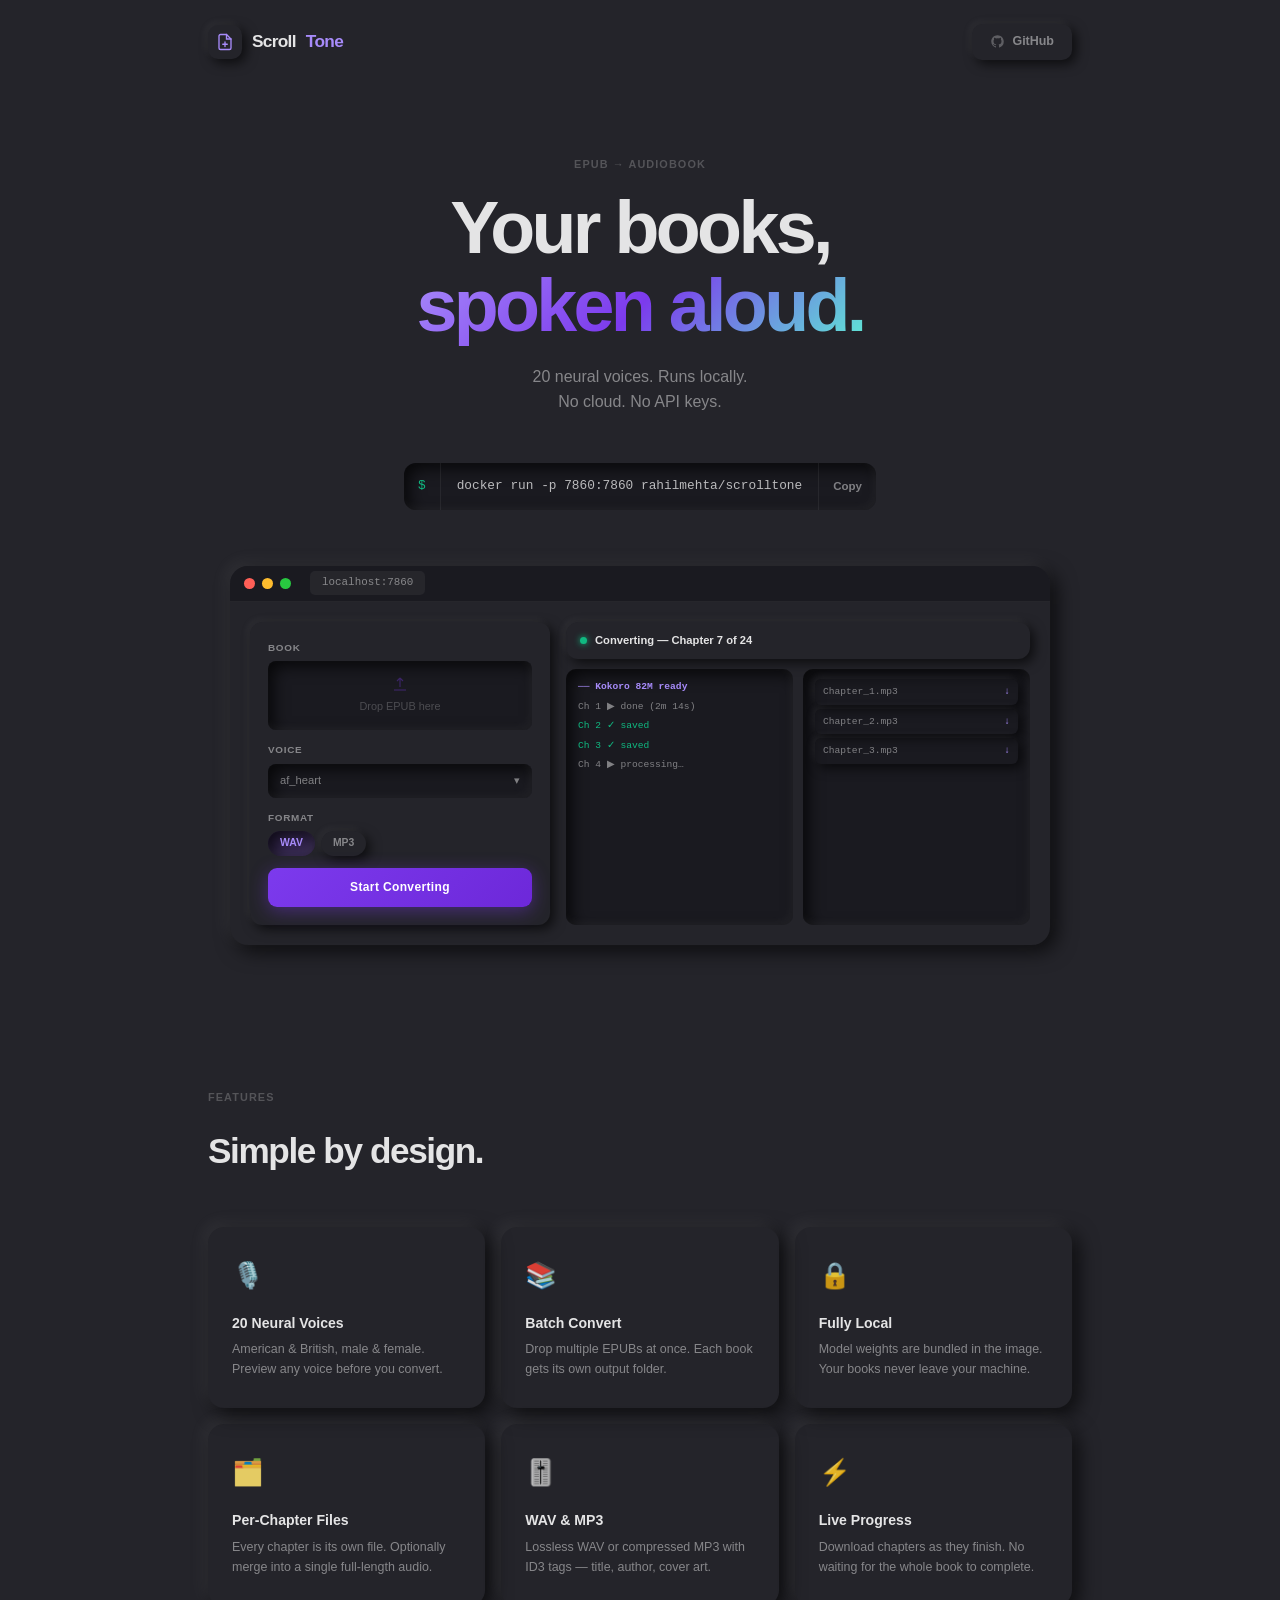
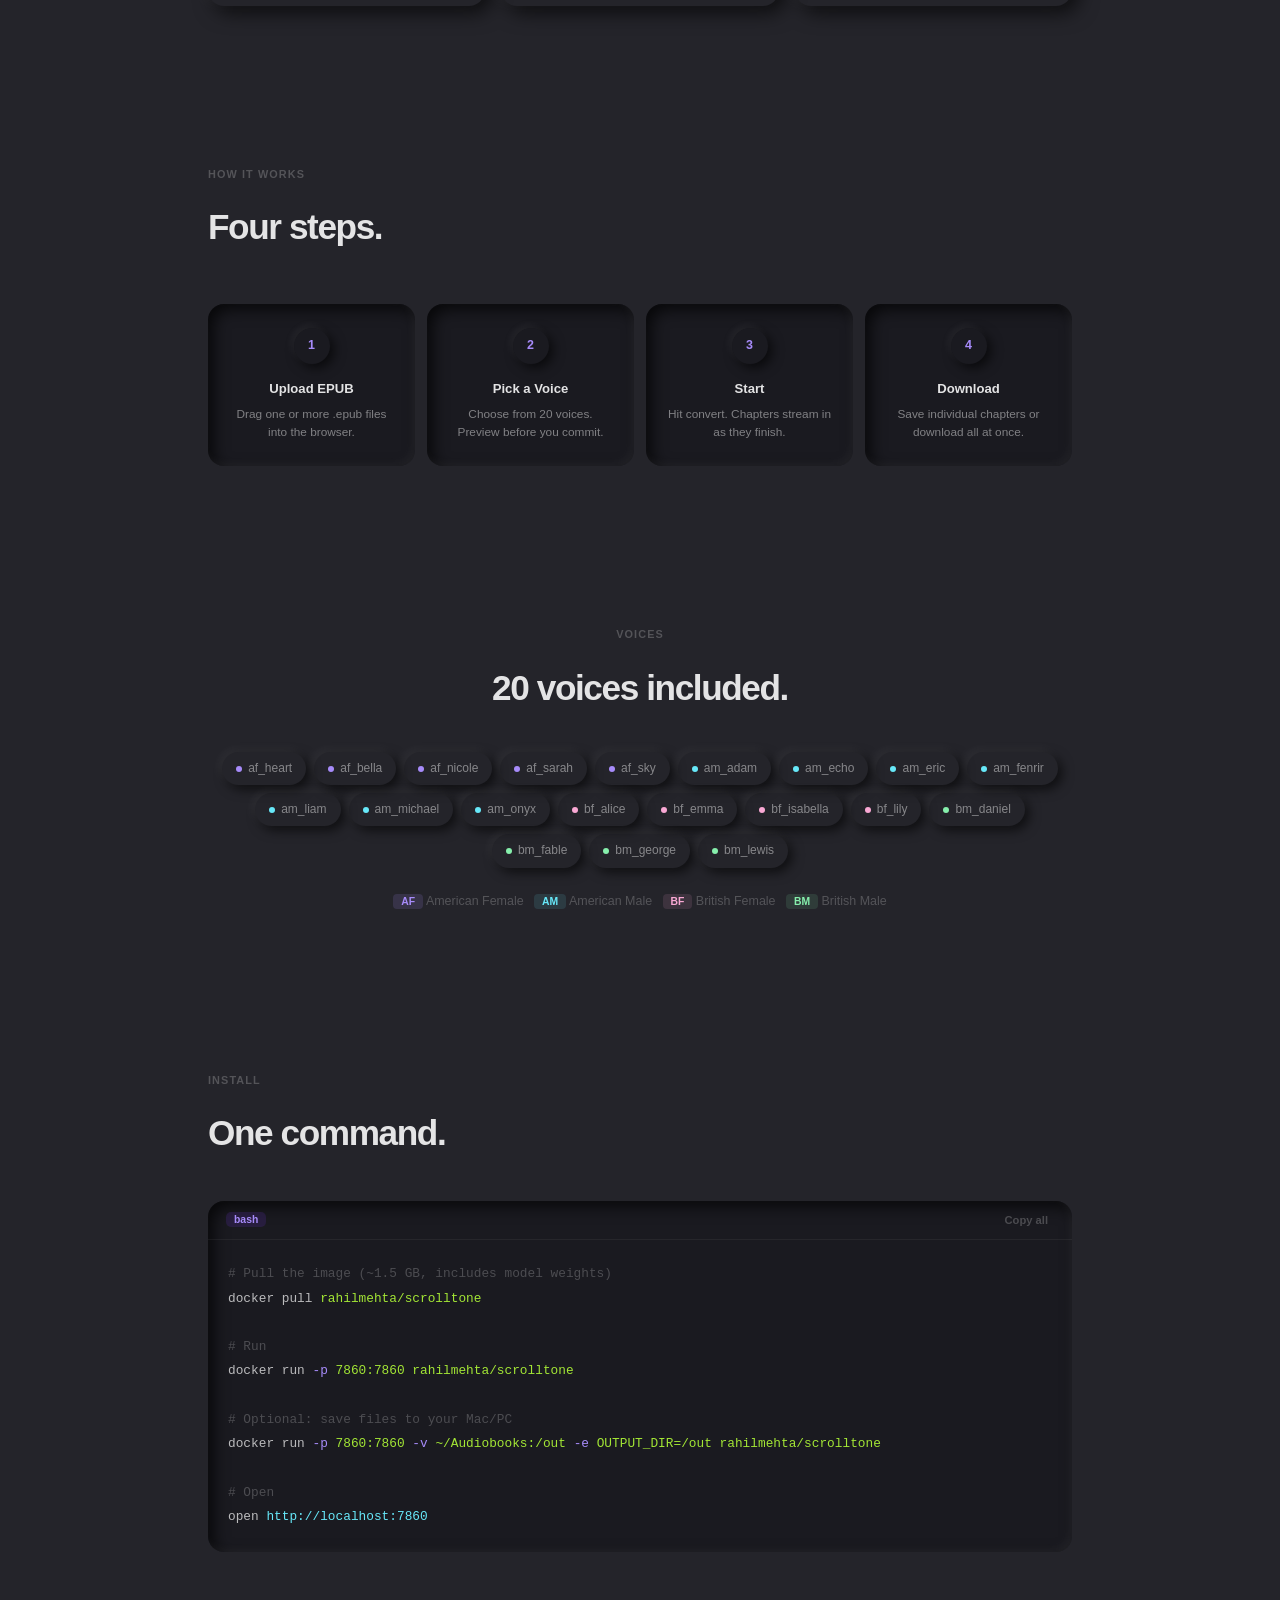
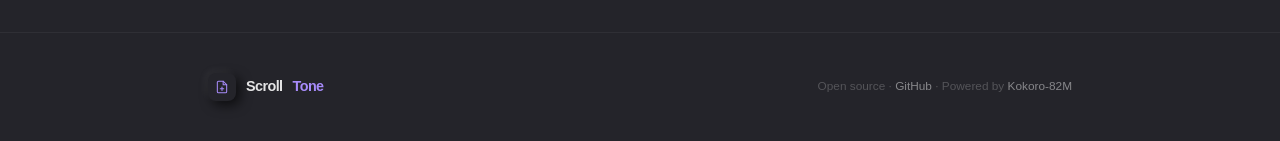
==== commit 9a691d28: "Redesign landing page — minimal neumorphic style" ====
--- a/docs/index.html
+++ b/docs/index.html
@@ -4,541 +4,393 @@
 <meta charset="UTF-8">
 <meta name="viewport" content="width=device-width, initial-scale=1.0">
 <title>ScrollTone — EPUB to Audiobook</title>
-<meta name="description" content="Convert any EPUB into a full audiobook with 20 neural voices. Runs entirely on your machine — no cloud, no API keys, one Docker command.">
-<meta property="og:title" content="ScrollTone — EPUB to Audiobook">
-<meta property="og:description" content="Convert any EPUB into a full audiobook with 20 neural voices. Runs entirely on your machine.">
-<meta property="og:type" content="website">
+<meta name="description" content="Convert any EPUB into a full audiobook. 20 neural voices. Runs locally. One Docker command.">
 <style>
-/* ── Reset & base ──────────────────────────────────────────────────────────── */
 *,*::before,*::after{box-sizing:border-box;margin:0;padding:0}
-html{scroll-behavior:smooth;font-size:16px}
+html{scroll-behavior:smooth}
+
+:root{
+  --bg:     rgb(36,36,42);
+  --well:   rgb(26,26,32);
+  --r:      -5px -5px 14px rgba(255,255,255,.06),  6px 6px 20px rgba(0,0,0,.7);
+  --r-s:    -3px -3px  8px rgba(255,255,255,.05),  4px 4px 12px rgba(0,0,0,.65);
+  --r-i:    inset -3px -3px 8px rgba(255,255,255,.05), inset 5px 5px 16px rgba(0,0,0,.75);
+  --accent: #7c3aed;
+  --accent-b:#6d28d9;
+  --txt:    rgba(255,255,255,.88);
+  --txt-m:  rgba(255,255,255,.45);
+  --txt-s:  rgba(255,255,255,.22);
+  --green:  #10b981;
+  --r16:    16px;
+  --r12:    12px;
+}
+
 body{
-  background:#0d0d0f;
-  color:#d4d4d8;
-  font-family:'Inter',system-ui,-apple-system,sans-serif;
-  line-height:1.6;
-  overflow-x:hidden;
-}
-a{color:inherit;text-decoration:none}
-img{display:block;max-width:100%}
-
-/* ── Variables ─────────────────────────────────────────────────────────────── */
-:root{
-  --purple:#7c3aed;
-  --purple-l:#a78bfa;
-  --purple-d:#5b21b6;
-  --surface:#141418;
-  --surface2:#1a1a22;
-  --border:rgba(255,255,255,.07);
-  --txt:#e2e2e8;
-  --txt-s:#8b8b9c;
-  --green:#10b981;
-  --radius:14px;
-  --glow:0 0 60px rgba(124,58,237,.15);
-}
-
-/* ── Typography ────────────────────────────────────────────────────────────── */
-h1,h2,h3,h4{color:var(--txt);font-weight:700;line-height:1.15}
-h1{font-size:clamp(2.6rem,5vw,4.2rem);letter-spacing:-.03em}
-h2{font-size:clamp(1.8rem,3vw,2.6rem);letter-spacing:-.02em}
-h3{font-size:1.15rem}
-p{color:var(--txt-s);font-size:.975rem;line-height:1.75}
-
-/* ── Utility ───────────────────────────────────────────────────────────────── */
-.container{max-width:1100px;margin:0 auto;padding:0 24px}
-.pill{
-  display:inline-block;padding:4px 14px;border-radius:99px;
-  font-size:.72rem;font-weight:600;letter-spacing:.05em;text-transform:uppercase;
-  background:rgba(124,58,237,.15);color:var(--purple-l);
-  border:1px solid rgba(124,58,237,.3);
-}
-.tag{
-  display:inline-block;padding:3px 10px;border-radius:6px;font-size:.7rem;
-  font-weight:600;background:rgba(255,255,255,.06);color:var(--txt-s);
-}
-.gradient-text{
-  background:linear-gradient(135deg,#a78bfa 0%,#7c3aed 50%,#5eead4 100%);
+  font-family:-apple-system,BlinkMacSystemFont,'Segoe UI',Roboto,sans-serif;
+  background:var(--bg);color:var(--txt);
+  min-height:100vh;font-size:15px;line-height:1.6;overflow-x:hidden;
+}
+
+/* ── Layout ──────────────────────────────────────────────────────────────── */
+.wrap{max-width:920px;margin:0 auto;padding:0 28px}
+
+/* ── Nav ─────────────────────────────────────────────────────────────────── */
+nav{padding:24px 0}
+.nav-inner{
+  display:flex;align-items:center;justify-content:space-between;
+  max-width:920px;margin:0 auto;padding:0 28px;
+}
+.logo{
+  font-size:1.08rem;font-weight:800;letter-spacing:-.04em;
+  color:var(--txt);display:flex;align-items:center;gap:10px;
+}
+.logo-mark{
+  width:34px;height:34px;border-radius:10px;
+  box-shadow:var(--r-s);
+  display:flex;align-items:center;justify-content:center;
+  background:var(--bg);
+}
+.gh-btn{
+  display:inline-flex;align-items:center;gap:7px;
+  padding:8px 18px;border-radius:10px;
+  box-shadow:var(--r-s);
+  font-size:.78rem;font-weight:600;color:var(--txt-m);
+  text-decoration:none;transition:color .2s;
+}
+.gh-btn:hover{color:var(--txt)}
+.gh-btn svg{opacity:.6}
+
+/* ── Hero ─────────────────────────────────────────────────────────────────── */
+.hero{padding:72px 0 64px;text-align:center}
+.hero h1{
+  font-size:clamp(2.8rem,6vw,4.6rem);
+  font-weight:900;letter-spacing:-.05em;
+  line-height:1.05;margin-bottom:20px;
+}
+.hero h1 em{
+  font-style:normal;
+  background:linear-gradient(135deg,#a78bfa,#7c3aed,#5eead4);
   -webkit-background-clip:text;-webkit-text-fill-color:transparent;background-clip:text;
 }
-
-/* ── Nav ───────────────────────────────────────────────────────────────────── */
-nav{
-  position:sticky;top:0;z-index:100;
-  background:rgba(13,13,15,.85);backdrop-filter:blur(16px);
-  border-bottom:1px solid var(--border);
-}
-.nav-inner{
-  max-width:1100px;margin:0 auto;padding:0 24px;
-  height:60px;display:flex;align-items:center;justify-content:space-between;
-}
-.nav-logo{
-  display:flex;align-items:center;gap:10px;
-  font-weight:800;font-size:1.05rem;color:var(--txt);letter-spacing:-.02em;
-}
-.nav-logo svg{flex-shrink:0}
-.nav-links{display:flex;align-items:center;gap:28px}
-.nav-links a{font-size:.85rem;color:var(--txt-s);transition:color .2s}
-.nav-links a:hover{color:var(--txt)}
-.nav-cta{
-  padding:7px 20px;border-radius:8px;font-size:.83rem;font-weight:600;
-  background:var(--purple);color:#fff;transition:background .2s,transform .15s;
-}
-.nav-cta:hover{background:var(--purple-d);transform:translateY(-1px)}
-
-/* ── Hero ──────────────────────────────────────────────────────────────────── */
-.hero{
-  padding:110px 0 80px;
-  text-align:center;
-  position:relative;
+.hero-sub{
+  font-size:1rem;color:var(--txt-m);
+  max-width:440px;margin:0 auto 48px;
+}
+
+/* Docker command pill */
+.cmd-row{
+  display:inline-flex;align-items:stretch;
+  border-radius:12px;box-shadow:var(--r-i);
+  background:var(--well);
+  font-family:'SF Mono','Menlo','Courier New',monospace;
+  overflow:hidden;margin-bottom:56px;
+}
+.cmd-row .prompt{
+  padding:13px 14px;font-size:.8rem;color:var(--green);
+  border-right:1px solid rgba(255,255,255,.06);
+  user-select:none;display:flex;align-items:center;
+}
+.cmd-row .cmd{
+  padding:13px 16px;font-size:.8rem;color:rgba(255,255,255,.7);
+  display:flex;align-items:center;
+}
+.cmd-row .copy{
+  padding:0 14px;background:none;border:none;
+  border-left:1px solid rgba(255,255,255,.06);
+  font-size:.72rem;font-weight:600;color:var(--txt-m);
+  cursor:pointer;transition:color .2s;white-space:nowrap;
+}
+.cmd-row .copy:hover{color:#a78bfa}
+.cmd-row .copy.ok{color:var(--green)}
+
+/* App screenshot card */
+.screen-card{
+  border-radius:18px;box-shadow:var(--r);
+  background:var(--bg);overflow:hidden;
+  max-width:820px;margin:0 auto;
+}
+.screen-bar{
+  height:36px;background:var(--well);
+  border-bottom:1px solid rgba(255,255,255,.05);
+  display:flex;align-items:center;padding:0 14px;gap:7px;
+}
+.dot{width:11px;height:11px;border-radius:50%}
+.screen-bar .url-chip{
+  margin-left:12px;font-size:.68rem;font-family:monospace;
+  color:var(--txt-m);background:rgba(255,255,255,.05);
+  padding:3px 12px;border-radius:5px;
+}
+.screen-body{
+  display:grid;grid-template-columns:300px 1fr;min-height:340px;
+  padding:20px;gap:16px;text-align:left;
+}
+/* settings column */
+.sc-left{
+  border-radius:var(--r12);box-shadow:var(--r-s);
+  padding:18px;display:flex;flex-direction:column;gap:12px;
+}
+.sc-field label{
+  display:block;font-size:.62rem;font-weight:700;
+  text-transform:uppercase;letter-spacing:.07em;color:var(--txt-m);margin-bottom:6px;
+}
+.sc-drop{
+  border-radius:8px;box-shadow:var(--r-i);
+  background:var(--well);padding:14px;
+  text-align:center;font-size:.68rem;color:var(--txt-s);
+}
+.sc-drop svg{margin:0 auto 5px;display:block;opacity:.35}
+.sc-select{
+  border-radius:8px;box-shadow:var(--r-i);
+  background:var(--well);padding:8px 12px;
+  font-size:.7rem;color:var(--txt-m);
+  display:flex;justify-content:space-between;
+}
+.sc-pills{display:flex;gap:6px}
+.sc-pill{
+  padding:4px 12px;border-radius:99px;font-size:.65rem;font-weight:600;
+  box-shadow:var(--r-s);color:var(--txt-m);
+}
+.sc-pill.on{
+  background:rgba(124,58,237,.2);color:#a78bfa;
+  box-shadow:var(--r-i);
+}
+.sc-btn{
+  margin-top:auto;padding:10px;border-radius:9px;text-align:center;
+  font-size:.75rem;font-weight:700;letter-spacing:.03em;
+  background:linear-gradient(135deg,var(--accent),var(--accent-b));color:#fff;
+  box-shadow:0 4px 18px rgba(124,58,237,.4);
+}
+/* output column */
+.sc-right{display:flex;flex-direction:column;gap:10px}
+.sc-status{
+  border-radius:var(--r12);box-shadow:var(--r-s);
+  padding:10px 14px;font-size:.7rem;display:flex;align-items:center;gap:8px;
+}
+.sc-dot{width:7px;height:7px;border-radius:50%;background:var(--green);box-shadow:0 0 6px var(--green)}
+.sc-grid{display:grid;grid-template-columns:1fr 1fr;gap:10px;flex:1}
+.sc-log,.sc-files{
+  border-radius:10px;box-shadow:var(--r-i);
+  background:var(--well);padding:10px 12px;
+  font-size:.6rem;font-family:monospace;display:flex;flex-direction:column;gap:4px;
   overflow:hidden;
 }
-.hero::before{
-  content:'';position:absolute;top:-200px;left:50%;transform:translateX(-50%);
-  width:900px;height:900px;border-radius:50%;
-  background:radial-gradient(circle,rgba(124,58,237,.12) 0%,transparent 65%);
-  pointer-events:none;
-}
-.hero-badge{margin-bottom:28px}
-.hero h1{margin-bottom:22px}
-.hero-sub{
-  max-width:560px;margin:0 auto 44px;font-size:1.08rem;
-  color:var(--txt-s);line-height:1.7;
-}
-.hero-actions{display:flex;align-items:center;justify-content:center;gap:14px;flex-wrap:wrap;margin-bottom:64px}
-.btn-primary{
-  display:inline-flex;align-items:center;gap:8px;
-  padding:13px 28px;border-radius:10px;font-weight:700;font-size:.92rem;
-  background:linear-gradient(135deg,var(--purple),var(--purple-d));
-  color:#fff;transition:transform .15s,box-shadow .2s;
-  box-shadow:0 4px 24px rgba(124,58,237,.35);
-}
-.btn-primary:hover{transform:translateY(-2px);box-shadow:0 8px 32px rgba(124,58,237,.5)}
-.btn-outline{
-  display:inline-flex;align-items:center;gap:8px;
-  padding:12px 24px;border-radius:10px;font-weight:600;font-size:.9rem;
-  border:1px solid var(--border);color:var(--txt-s);
-  transition:border-color .2s,color .2s,transform .15s;
-}
-.btn-outline:hover{border-color:rgba(255,255,255,.2);color:var(--txt);transform:translateY(-2px)}
-
-/* terminal docker command */
-.docker-cmd{
-  display:inline-flex;align-items:center;gap:0;
-  background:var(--surface2);border:1px solid var(--border);
-  border-radius:10px;overflow:hidden;max-width:520px;width:100%;
+.ll{color:var(--txt-m)}
+.ll.ok{color:var(--green)}
+.ll.hd{color:#a78bfa;font-weight:700}
+.fi{
+  display:flex;justify-content:space-between;align-items:center;
+  padding:5px 8px;border-radius:6px;box-shadow:var(--r-s);
+  font-size:.6rem;color:var(--txt-m);
+}
+.fi-dl{color:#a78bfa;font-weight:700}
+
+/* ── Section common ───────────────────────────────────────────────────────── */
+section{padding:80px 0}
+.s-label{
+  font-size:.68rem;font-weight:700;text-transform:uppercase;
+  letter-spacing:.1em;color:var(--txt-s);margin-bottom:16px;
+}
+.s-title{
+  font-size:clamp(1.6rem,3vw,2.2rem);font-weight:800;
+  letter-spacing:-.04em;margin-bottom:12px;
+}
+
+/* ── Features ─────────────────────────────────────────────────────────────── */
+.feat-grid{
+  display:grid;grid-template-columns:repeat(3,1fr);gap:16px;margin-top:48px;
+}
+.feat{
+  border-radius:var(--r16);box-shadow:var(--r);
+  padding:28px 24px;
+}
+.feat-icon{font-size:1.6rem;margin-bottom:16px}
+.feat h3{font-size:.88rem;font-weight:700;margin-bottom:6px}
+.feat p{font-size:.78rem;color:var(--txt-m);line-height:1.6}
+
+/* ── Steps ────────────────────────────────────────────────────────────────── */
+.steps-row{
+  display:grid;grid-template-columns:repeat(4,1fr);gap:12px;margin-top:48px;
+}
+.step{
+  border-radius:var(--r16);box-shadow:var(--r-i);
+  background:var(--well);padding:24px 20px;text-align:center;
+}
+.step-n{
+  width:36px;height:36px;border-radius:50%;
+  box-shadow:var(--r-s);
+  margin:0 auto 14px;display:flex;align-items:center;justify-content:center;
+  font-size:.78rem;font-weight:800;color:#a78bfa;
+}
+.step h3{font-size:.82rem;font-weight:700;margin-bottom:6px}
+.step p{font-size:.74rem;color:var(--txt-m)}
+
+/* ── Voices ───────────────────────────────────────────────────────────────── */
+.voices-section{text-align:center}
+.voice-grid{
+  display:flex;flex-wrap:wrap;justify-content:center;gap:8px;margin-top:36px;
+}
+.vc{
+  padding:7px 14px;border-radius:99px;
+  box-shadow:var(--r-s);
+  font-size:.75rem;font-weight:500;color:var(--txt-m);
+  display:flex;align-items:center;gap:6px;
+}
+.vc-dot{width:6px;height:6px;border-radius:50%;flex-shrink:0}
+.vc-count{
+  margin-top:24px;font-size:.78rem;color:var(--txt-s);
+}
+
+/* ── Install ──────────────────────────────────────────────────────────────── */
+.install-box{
+  border-radius:var(--r16);box-shadow:var(--r-i);
+  background:var(--well);overflow:hidden;
+  margin-top:40px;
+}
+.ib-head{
+  padding:10px 18px;border-bottom:1px solid rgba(255,255,255,.05);
+  display:flex;justify-content:space-between;align-items:center;
+  font-size:.7rem;color:var(--txt-s);
+}
+.ib-head .lang{
+  padding:2px 8px;border-radius:5px;
+  background:rgba(124,58,237,.15);color:#a78bfa;font-size:.65rem;font-weight:700;
+}
+.copy-all{
+  background:none;border:none;cursor:pointer;
+  font-size:.7rem;font-weight:600;color:var(--txt-s);padding:2px 6px;
+  transition:color .2s;
+}
+.copy-all:hover{color:#a78bfa}
+.copy-all.ok{color:var(--green)}
+pre{
+  padding:22px 20px;font-size:.8rem;
   font-family:'SF Mono','Menlo','Courier New',monospace;
-  box-shadow:0 8px 40px rgba(0,0,0,.5);
-}
-.docker-cmd span.prompt{
-  padding:14px 16px;font-size:.82rem;color:var(--green);
-  border-right:1px solid var(--border);background:rgba(0,0,0,.2);user-select:none;
-  white-space:nowrap;
-}
-.docker-cmd span.cmd{
-  padding:14px 16px;font-size:.82rem;color:#e2e8f0;flex:1;text-align:left;
-  white-space:nowrap;overflow:hidden;text-overflow:ellipsis;
-}
-.docker-cmd button.copy-btn{
-  padding:0 16px;height:100%;background:transparent;border:none;
-  border-left:1px solid var(--border);cursor:pointer;
-  color:var(--txt-s);font-size:.78rem;font-weight:600;transition:color .2s,background .2s;
-  white-space:nowrap;
-}
-.docker-cmd button.copy-btn:hover{color:var(--purple-l);background:rgba(124,58,237,.1)}
-.docker-cmd button.copy-btn.copied{color:var(--green)}
-
-.hero-screenshot{
-  max-width:900px;margin:0 auto;
-  background:var(--surface2);border:1px solid var(--border);border-radius:18px;
-  overflow:hidden;box-shadow:0 32px 80px rgba(0,0,0,.6),var(--glow);
-  position:relative;
-}
-.browser-bar{
-  height:38px;background:rgba(0,0,0,.3);border-bottom:1px solid var(--border);
-  display:flex;align-items:center;padding:0 16px;gap:8px;
-}
-.bb-dot{width:12px;height:12px;border-radius:50%}
-.bb-dot:nth-child(1){background:#ff5f57}
-.bb-dot:nth-child(2){background:#febc2e}
-.bb-dot:nth-child(3){background:#28c840}
-.browser-bar .url{
-  margin-left:16px;font-size:.7rem;font-family:monospace;
-  color:var(--txt-s);background:rgba(255,255,255,.05);
-  padding:4px 14px;border-radius:6px;flex:1;max-width:280px;text-align:center;
-}
-/* App UI mockup */
-.app-mockup{
-  padding:28px;display:grid;grid-template-columns:340px 1fr;gap:24px;min-height:380px;
-  text-align:left;
-}
-.mock-panel{
-  background:rgba(0,0,0,.25);border:1px solid var(--border);border-radius:12px;
-  padding:20px;display:flex;flex-direction:column;gap:14px;
-}
-.mock-label{font-size:.65rem;font-weight:600;text-transform:uppercase;letter-spacing:.06em;color:var(--txt-s)}
-.mock-drop{
-  background:rgba(124,58,237,.08);border:1px dashed rgba(124,58,237,.3);
-  border-radius:8px;padding:22px 16px;text-align:center;font-size:.75rem;color:var(--txt-s);
-}
-.mock-drop svg{margin:0 auto 8px;opacity:.5}
-.mock-select{
-  height:32px;background:rgba(0,0,0,.3);border:1px solid var(--border);
-  border-radius:7px;padding:0 10px;font-size:.72rem;color:var(--txt-s);
-  display:flex;align-items:center;justify-content:space-between;
-}
-.mock-pills{display:flex;gap:6px}
-.mock-pill{
-  padding:4px 12px;border-radius:99px;font-size:.65rem;font-weight:600;
-  border:1px solid var(--border);color:var(--txt-s);
-}
-.mock-pill.active{background:rgba(124,58,237,.2);border-color:rgba(124,58,237,.5);color:var(--purple-l)}
-.mock-btn{
-  margin-top:auto;padding:11px;border-radius:9px;text-align:center;
-  font-size:.8rem;font-weight:700;
-  background:linear-gradient(135deg,var(--purple),var(--purple-d));
-  color:#fff;letter-spacing:.02em;
-}
-.mock-output{display:flex;flex-direction:column;gap:12px}
-.mock-status{
-  background:rgba(0,0,0,.2);border:1px solid var(--border);
-  border-radius:10px;padding:14px 16px;font-size:.72rem;
-}
-.mock-dot{width:8px;height:8px;border-radius:50%;background:var(--green);display:inline-block;margin-right:7px;box-shadow:0 0 8px var(--green)}
-.mock-grid{display:grid;grid-template-columns:1fr 1fr;gap:10px;flex:1}
-.mock-log-box,.mock-files-box{
-  background:rgba(0,0,0,.2);border:1px solid var(--border);border-radius:10px;
-  padding:12px;font-size:.62rem;font-family:monospace;
-  display:flex;flex-direction:column;gap:5px;overflow:hidden;
-}
-.mock-log-line{color:var(--txt-s)}
-.mock-log-line.ok{color:var(--green)}
-.mock-log-line.hd{color:var(--purple-l);font-weight:700}
-.mock-file-item{
-  background:rgba(255,255,255,.04);border-radius:6px;padding:7px 9px;
-  font-size:.62rem;display:flex;justify-content:space-between;align-items:center;
-}
-.mock-dl{color:var(--purple-l);font-weight:700}
-
-/* ── Section common ─────────────────────────────────────────────────────────── */
-section{padding:100px 0}
-.section-header{text-align:center;margin-bottom:64px}
-.section-header .pill{margin-bottom:16px}
-.section-header h2{margin-bottom:14px}
-.section-header p{max-width:520px;margin:0 auto}
-.divider{border:none;border-top:1px solid var(--border);margin:0}
-
-/* ── Features ───────────────────────────────────────────────────────────────── */
-#features{background:var(--surface)}
-.features-grid{
-  display:grid;grid-template-columns:repeat(3,1fr);gap:20px;
-}
-.feat-card{
-  background:var(--surface2);border:1px solid var(--border);
-  border-radius:var(--radius);padding:32px 28px;
-  transition:border-color .25s,transform .25s,box-shadow .25s;
-}
-.feat-card:hover{
-  border-color:rgba(124,58,237,.35);transform:translateY(-4px);
-  box-shadow:0 12px 40px rgba(0,0,0,.4),0 0 0 1px rgba(124,58,237,.15);
-}
-.feat-icon{
-  width:48px;height:48px;border-radius:12px;margin-bottom:20px;
-  display:flex;align-items:center;justify-content:center;
-  background:rgba(124,58,237,.12);font-size:1.3rem;
-}
-.feat-card h3{margin-bottom:10px;font-size:1rem}
-.feat-card p{font-size:.85rem}
-
-/* ── How it works ───────────────────────────────────────────────────────────── */
-.steps{display:grid;grid-template-columns:repeat(4,1fr);gap:0;position:relative}
-.steps::before{
-  content:'';position:absolute;top:36px;left:12.5%;right:12.5%;height:1px;
-  background:linear-gradient(90deg,transparent,var(--border),var(--border),transparent);
-  z-index:0;
-}
-.step{text-align:center;padding:0 16px;position:relative;z-index:1}
-.step-num{
-  width:72px;height:72px;border-radius:50%;margin:0 auto 22px;
-  display:flex;align-items:center;justify-content:center;font-size:1.4rem;
-  background:var(--surface2);border:1px solid var(--border);
-  box-shadow:0 0 0 6px var(--surface);position:relative;
-}
-.step-num::after{
-  content:'';position:absolute;inset:6px;border-radius:50%;
-  background:rgba(124,58,237,.1);
-}
-.step h3{font-size:.92rem;margin-bottom:8px}
-.step p{font-size:.8rem}
-
-/* ── Voices ─────────────────────────────────────────────────────────────────── */
-#voices{background:var(--surface)}
-.voices-group{margin-bottom:48px}
-.voices-group-label{
-  font-size:.72rem;font-weight:700;text-transform:uppercase;letter-spacing:.08em;
-  color:var(--txt-s);margin-bottom:16px;display:flex;align-items:center;gap:10px;
-}
-.voices-group-label::after{
-  content:'';flex:1;height:1px;background:var(--border);
-}
-.voices-grid{display:flex;flex-wrap:wrap;gap:10px}
-.voice-chip{
-  padding:9px 16px;border-radius:9px;border:1px solid var(--border);
-  font-size:.8rem;font-weight:500;color:var(--txt-s);
-  background:var(--surface2);cursor:default;
-  display:flex;align-items:center;gap:8px;
-  transition:border-color .2s,color .2s,background .2s;
-}
-.voice-chip:hover{
-  border-color:rgba(124,58,237,.4);color:var(--txt);
-  background:rgba(124,58,237,.08);
-}
-.voice-chip .vc-dot{
-  width:7px;height:7px;border-radius:50%;
-  background:var(--purple-l);flex-shrink:0;
-}
-.voice-chip .vc-tag{
-  font-size:.63rem;padding:1px 7px;border-radius:4px;
-  background:rgba(255,255,255,.07);color:var(--txt-s);
-}
-.total-voices{
-  text-align:center;margin-top:32px;font-size:.85rem;color:var(--txt-s);
-}
-.total-voices strong{color:var(--purple-l)}
-
-/* ── Install ─────────────────────────────────────────────────────────────────── */
-.install-grid{display:grid;grid-template-columns:1fr 1fr;gap:48px;align-items:start}
-.install-steps-list{display:flex;flex-direction:column;gap:28px}
-.install-step{display:flex;gap:18px}
-.is-num{
-  flex-shrink:0;width:32px;height:32px;border-radius:50%;
-  background:rgba(124,58,237,.15);border:1px solid rgba(124,58,237,.3);
-  display:flex;align-items:center;justify-content:center;
-  font-size:.78rem;font-weight:700;color:var(--purple-l);
-}
-.is-body h3{font-size:.92rem;margin-bottom:6px}
-.is-body p{font-size:.82rem}
-.code-block{
-  background:var(--surface2);border:1px solid var(--border);
-  border-radius:12px;overflow:hidden;
-  box-shadow:0 8px 40px rgba(0,0,0,.4);
-}
-.code-header{
-  display:flex;align-items:center;justify-content:space-between;
-  padding:10px 16px;border-bottom:1px solid var(--border);
-  font-size:.72rem;font-weight:600;color:var(--txt-s);
-  background:rgba(0,0,0,.2);
-}
-.code-header span{display:flex;align-items:center;gap:7px}
-.code-header .lang-tag{
-  font-size:.62rem;padding:2px 8px;border-radius:5px;
-  background:rgba(124,58,237,.15);color:var(--purple-l);
-}
-.copy-all{
-  background:none;border:none;cursor:pointer;color:var(--txt-s);
-  font-size:.72rem;font-weight:600;padding:2px 6px;transition:color .2s;
-}
-.copy-all:hover{color:var(--purple-l)}
-.copy-all.copied{color:var(--green)}
-pre{padding:22px 20px;font-size:.82rem;font-family:'SF Mono','Menlo','Courier New',monospace;overflow-x:auto;line-height:1.8}
-.c-comment{color:#6b7280}
-.c-cmd{color:#e2e8f0}
-.c-flag{color:var(--purple-l)}
-.c-val{color:#a3e635}
-.c-url{color:#67e8f9;text-decoration:underline;text-underline-offset:3px}
-.install-note{
-  margin-top:16px;padding:14px 16px;border-radius:10px;
-  background:rgba(16,185,129,.07);border:1px solid rgba(16,185,129,.2);
-  font-size:.8rem;color:#6ee7b7;display:flex;gap:10px;align-items:flex-start;
-}
-.install-note svg{flex-shrink:0;margin-top:1px}
-
-/* ── Requirements ───────────────────────────────────────────────────────────── */
-.req-grid{display:grid;grid-template-columns:repeat(3,1fr);gap:16px;margin-top:40px}
-.req-card{
-  background:var(--surface2);border:1px solid var(--border);
-  border-radius:12px;padding:20px 22px;
-}
-.req-card .req-icon{font-size:1.4rem;margin-bottom:12px}
-.req-card h4{font-size:.88rem;margin-bottom:6px}
-.req-card p{font-size:.78rem}
-
-/* ── FAQ ─────────────────────────────────────────────────────────────────────── */
-#faq{background:var(--surface)}
-.faq-list{max-width:720px;margin:0 auto;display:flex;flex-direction:column;gap:12px}
-.faq-item{
-  background:var(--surface2);border:1px solid var(--border);border-radius:12px;
-  overflow:hidden;transition:border-color .2s;
-}
-.faq-item:hover{border-color:rgba(255,255,255,.12)}
-.faq-q{
-  width:100%;background:none;border:none;padding:20px 22px;cursor:pointer;
-  display:flex;justify-content:space-between;align-items:center;
-  font-size:.9rem;font-weight:600;color:var(--txt);text-align:left;gap:16px;
-}
-.faq-q .arrow{
-  flex-shrink:0;color:var(--txt-s);font-size:.75rem;
-  transition:transform .25s;
-}
-.faq-item.open .faq-q .arrow{transform:rotate(180deg)}
-.faq-a{
-  display:grid;grid-template-rows:0fr;transition:grid-template-rows .28s ease;
-}
-.faq-item.open .faq-a{grid-template-rows:1fr}
-.faq-a-inner{overflow:hidden;padding:0 22px}
-.faq-item.open .faq-a-inner{padding:0 22px 20px}
-.faq-a-inner p{font-size:.85rem}
-
-/* ── Footer ──────────────────────────────────────────────────────────────────── */
+  line-height:1.9;overflow-x:auto;
+}
+.cm{color:rgba(255,255,255,.22)}
+.kw{color:rgba(255,255,255,.7)}
+.fl{color:#a78bfa}
+.vl{color:#a3e635}
+.ul{color:#67e8f9}
+
+/* ── Footer ───────────────────────────────────────────────────────────────── */
 footer{
-  border-top:1px solid var(--border);padding:48px 0;
-}
-.footer-inner{
-  display:flex;align-items:center;justify-content:space-between;flex-wrap:wrap;gap:20px;
-}
-.footer-brand{display:flex;align-items:center;gap:10px;font-weight:800;font-size:.95rem;color:var(--txt)}
-.footer-links{display:flex;gap:24px}
-.footer-links a{font-size:.82rem;color:var(--txt-s);transition:color .2s}
-.footer-links a:hover{color:var(--txt)}
-.footer-copy{font-size:.75rem;color:#4b4b5c;width:100%;text-align:center;margin-top:8px}
-
-/* ── Animations ──────────────────────────────────────────────────────────────── */
-@keyframes fadeUp{from{opacity:0;transform:translateY(28px)}to{opacity:1;transform:translateY(0)}}
-.fade-up{opacity:0;animation:fadeUp .6s ease both}
-.fade-up.d1{animation-delay:.1s}
-.fade-up.d2{animation-delay:.2s}
-.fade-up.d3{animation-delay:.3s}
-
-/* ── Responsive ──────────────────────────────────────────────────────────────── */
-@media(max-width:860px){
-  .features-grid{grid-template-columns:1fr 1fr}
-  .steps{grid-template-columns:1fr 1fr}
-  .steps::before{display:none}
-  .step{margin-bottom:40px}
-  .install-grid{grid-template-columns:1fr}
-  .req-grid{grid-template-columns:1fr 1fr}
-  .app-mockup{grid-template-columns:1fr}
-  .mock-panel{display:none}
-}
-@media(max-width:600px){
-  .features-grid{grid-template-columns:1fr}
-  .req-grid{grid-template-columns:1fr}
-  .steps{grid-template-columns:1fr}
-  .nav-links{display:none}
-  .footer-inner{flex-direction:column;align-items:flex-start}
+  padding:40px 0;
+  border-top:1px solid rgba(255,255,255,.05);
+}
+.foot-inner{
+  display:flex;justify-content:space-between;align-items:center;flex-wrap:wrap;gap:16px;
+  max-width:920px;margin:0 auto;padding:0 28px;
+}
+.foot-copy{font-size:.74rem;color:var(--txt-s)}
+.foot-copy a{color:var(--txt-m);text-decoration:none;transition:color .2s}
+.foot-copy a:hover{color:var(--txt)}
+
+/* ── Animations ───────────────────────────────────────────────────────────── */
+@keyframes up{from{opacity:0;transform:translateY(22px)}to{opacity:1;transform:translateY(0)}}
+.hero>*{animation:up .55s ease both}
+.hero>*:nth-child(1){animation-delay:.05s}
+.hero>*:nth-child(2){animation-delay:.12s}
+.hero>*:nth-child(3){animation-delay:.19s}
+.hero>*:nth-child(4){animation-delay:.26s}
+.hero>*:nth-child(5){animation-delay:.33s}
+
+/* ── Responsive ───────────────────────────────────────────────────────────── */
+@media(max-width:780px){
+  .feat-grid{grid-template-columns:1fr 1fr}
+  .steps-row{grid-template-columns:1fr 1fr}
+  .screen-body{grid-template-columns:1fr}
+  .sc-left{display:none}
+}
+@media(max-width:520px){
+  .feat-grid{grid-template-columns:1fr}
+  .steps-row{grid-template-columns:1fr 1fr}
 }
 </style>
 </head>
 <body>
 
-<!-- ── Nav ──────────────────────────────────────────────────────────────────── -->
+<!-- Nav -->
 <nav>
   <div class="nav-inner">
-    <a href="#" class="nav-logo">
-      <svg width="26" height="26" viewBox="0 0 26 26" fill="none">
-        <rect width="26" height="26" rx="7" fill="#7c3aed" fill-opacity=".2"/>
-        <path d="M7 8h8M7 12h12M7 16h6" stroke="#a78bfa" stroke-width="2" stroke-linecap="round"/>
-        <circle cx="20" cy="16" r="3.5" fill="#7c3aed" stroke="#a78bfa" stroke-width="1.2"/>
-        <path d="M19 16l1 1 2-2" stroke="#fff" stroke-width="1.1" stroke-linecap="round" stroke-linejoin="round"/>
-      </svg>
-      ScrollTone
+    <div class="logo">
+      <div class="logo-mark">
+        <svg width="18" height="18" viewBox="0 0 24 24" fill="none" stroke="#a78bfa" stroke-width="1.8" stroke-linecap="round">
+          <path d="M14 2H6a2 2 0 0 0-2 2v16a2 2 0 0 0 2 2h12a2 2 0 0 0 2-2V8z"/>
+          <polyline points="14 2 14 8 20 8"/>
+          <line x1="9" y1="15" x2="15" y2="15"/>
+          <line x1="12" y1="12" x2="12" y2="18"/>
+        </svg>
+      </div>
+      Scroll<em style="font-style:normal;color:#a78bfa">Tone</em>
+    </div>
+    <a href="https://github.com/rahilmehta-dev/ScrollTone" target="_blank" rel="noopener" class="gh-btn">
+      <svg width="15" height="15" viewBox="0 0 24 24" fill="currentColor"><path d="M12 2C6.477 2 2 6.484 2 12.017c0 4.425 2.865 8.18 6.839 9.504.5.092.682-.217.682-.483 0-.237-.008-.868-.013-1.703-2.782.605-3.369-1.343-3.369-1.343-.454-1.158-1.11-1.466-1.11-1.466-.908-.62.069-.608.069-.608 1.003.07 1.531 1.032 1.531 1.032.892 1.53 2.341 1.088 2.91.832.092-.647.35-1.088.636-1.338-2.22-.253-4.555-1.113-4.555-4.951 0-1.093.39-1.988 1.029-2.688-.103-.253-.446-1.272.098-2.65 0 0 .84-.27 2.75 1.026A9.564 9.564 0 0112 6.844c.85.004 1.705.115 2.504.337 1.909-1.296 2.747-1.027 2.747-1.027.546 1.379.202 2.398.1 2.651.64.7 1.028 1.595 1.028 2.688 0 3.848-2.339 4.695-4.566 4.943.359.309.678.92.678 1.855 0 1.338-.012 2.419-.012 2.747 0 .268.18.58.688.482A10.019 10.019 0 0022 12.017C22 6.484 17.522 2 12 2z"/></svg>
+      GitHub
     </a>
-    <div class="nav-links">
-      <a href="#features">Features</a>
-      <a href="#how-it-works">How it works</a>
-      <a href="#voices">Voices</a>
-      <a href="#install">Install</a>
-      <a href="#faq">FAQ</a>
-    </div>
-    <a href="#install" class="nav-cta">Get Started</a>
   </div>
 </nav>
 
-<!-- ── Hero ─────────────────────────────────────────────────────────────────── -->
+<!-- Hero -->
 <section class="hero">
-  <div class="container">
-    <div class="hero-badge fade-up">
-      <span class="pill">Open Source · Free · Local</span>
-    </div>
-    <h1 class="fade-up d1">
-      Your eBooks,<br>
-      <span class="gradient-text">Spoken Aloud.</span>
-    </h1>
-    <p class="hero-sub fade-up d2">
-      ScrollTone converts any EPUB into a full audiobook using 20 neural voices.
-      Runs entirely on your machine — no cloud, no API keys, one Docker command.
-    </p>
-
-    <div class="hero-actions fade-up d3">
-      <a href="#install" class="btn-primary">
-        <svg width="16" height="16" fill="none" viewBox="0 0 24 24" stroke="currentColor" stroke-width="2.2"><path d="M12 5v14M5 12l7 7 7-7"/></svg>
-        Install Now
-      </a>
-      <a href="https://github.com/rahilmehta-dev/ScrollTone" target="_blank" rel="noopener" class="btn-outline">
-        <svg width="16" height="16" viewBox="0 0 24 24" fill="currentColor"><path d="M12 2C6.477 2 2 6.484 2 12.017c0 4.425 2.865 8.18 6.839 9.504.5.092.682-.217.682-.483 0-.237-.008-.868-.013-1.703-2.782.605-3.369-1.343-3.369-1.343-.454-1.158-1.11-1.466-1.11-1.466-.908-.62.069-.608.069-.608 1.003.07 1.531 1.032 1.531 1.032.892 1.53 2.341 1.088 2.91.832.092-.647.35-1.088.636-1.338-2.22-.253-4.555-1.113-4.555-4.951 0-1.093.39-1.988 1.029-2.688-.103-.253-.446-1.272.098-2.65 0 0 .84-.27 2.75 1.026A9.564 9.564 0 0112 6.844c.85.004 1.705.115 2.504.337 1.909-1.296 2.747-1.027 2.747-1.027.546 1.379.202 2.398.1 2.651.64.7 1.028 1.595 1.028 2.688 0 3.848-2.339 4.695-4.566 4.943.359.309.678.92.678 1.855 0 1.338-.012 2.419-.012 2.747 0 .268.18.58.688.482A10.019 10.019 0 0022 12.017C22 6.484 17.522 2 12 2z"/></svg>
-        View on GitHub
-      </a>
-    </div>
-
-    <!-- Docker quick-start -->
-    <div class="fade-up d3" style="display:flex;justify-content:center;margin-bottom:56px">
-      <div class="docker-cmd">
-        <span class="prompt">$</span>
-        <span class="cmd" id="hero-cmd">docker run -p 7860:7860 rahilmehta/scrolltone</span>
-        <button class="copy-btn" onclick="copyCmd('hero-cmd',this)" title="Copy">Copy</button>
-      </div>
+  <div class="wrap">
+    <div class="s-label">EPUB → Audiobook</div>
+    <h1>Your books,<br><em>spoken aloud.</em></h1>
+    <p class="hero-sub">20 neural voices. Runs locally.<br>No cloud. No API keys.</p>
+
+    <div class="cmd-row">
+      <span class="prompt">$</span>
+      <span class="cmd" id="hcmd">docker run -p 7860:7860 rahilmehta/scrolltone</span>
+      <button class="copy" onclick="cp('hcmd',this)">Copy</button>
     </div>
 
     <!-- App mockup -->
-    <div class="hero-screenshot fade-up d3">
-      <div class="browser-bar">
-        <div class="bb-dot"></div><div class="bb-dot"></div><div class="bb-dot"></div>
-        <div class="url">localhost:7860</div>
-      </div>
-      <div class="app-mockup">
-        <!-- Left: settings panel -->
-        <div class="mock-panel">
-          <div>
-            <div class="mock-label" style="margin-bottom:8px">Book (EPUB)</div>
-            <div class="mock-drop">
-              <svg width="22" height="22" fill="none" viewBox="0 0 24 24" stroke="#7c3aed" stroke-width="1.5"><path d="M12 16V4M12 4l-4 4M12 4l4 4"/><path d="M4 20h16"/></svg>
-              Drop EPUB or click to browse
+    <div class="screen-card">
+      <div class="screen-bar">
+        <div class="dot" style="background:#ff5f57"></div>
+        <div class="dot" style="background:#febc2e"></div>
+        <div class="dot" style="background:#28c840"></div>
+        <span class="url-chip">localhost:7860</span>
+      </div>
+      <div class="screen-body">
+        <div class="sc-left">
+          <div class="sc-field">
+            <label>Book</label>
+            <div class="sc-drop">
+              <svg width="18" height="18" viewBox="0 0 24 24" fill="none" stroke="#7c3aed" stroke-width="1.5"><path d="M12 16V4M12 4l-4 4M12 4l4 4"/><path d="M4 20h16"/></svg>
+              Drop EPUB here
             </div>
           </div>
-          <div>
-            <div class="mock-label" style="margin-bottom:6px">Voice</div>
-            <div class="mock-select"><span>af_heart — American Female</span><span>▾</span></div>
+          <div class="sc-field">
+            <label>Voice</label>
+            <div class="sc-select"><span>af_heart</span><span>▾</span></div>
           </div>
-          <div>
-            <div class="mock-label" style="margin-bottom:6px">Output Format</div>
-            <div class="mock-pills">
-              <div class="mock-pill active">WAV</div>
-              <div class="mock-pill">MP3</div>
+          <div class="sc-field">
+            <label>Format</label>
+            <div class="sc-pills">
+              <div class="sc-pill on">WAV</div>
+              <div class="sc-pill">MP3</div>
             </div>
           </div>
-          <div class="mock-btn">Start Converting</div>
+          <div class="sc-btn">Start Converting</div>
         </div>
-        <!-- Right: output panel -->
-        <div class="mock-output">
-          <div class="mock-status">
-            <span class="mock-dot"></span>
-            <span style="font-size:.73rem;color:#d4d4d8;font-weight:600">Converting — Chapter 7 of 24</span>
+        <div class="sc-right">
+          <div class="sc-status">
+            <div class="sc-dot"></div>
+            <span style="font-size:.7rem;font-weight:600">Converting — Chapter 7 of 24</span>
           </div>
-          <div class="mock-grid">
-            <div class="mock-log-box">
-              <div class="mock-log-line hd">── Kokoro 82M loaded</div>
-              <div class="mock-log-line">Chapter 1 ▶ done  (2m 14s)</div>
-              <div class="mock-log-line">Chapter 2 ▶ done  (1m 58s)</div>
-              <div class="mock-log-line">Chapter 3 ▶ done  (3m 02s)</div>
-              <div class="mock-log-line ok">Chapter 4 ✓ saved</div>
-              <div class="mock-log-line ok">Chapter 5 ✓ saved</div>
-              <div class="mock-log-line">Chapter 6 ▶ processing…</div>
+          <div class="sc-grid">
+            <div class="sc-log">
+              <div class="ll hd">── Kokoro 82M ready</div>
+              <div class="ll">Ch 1 ▶ done (2m 14s)</div>
+              <div class="ll ok">Ch 2 ✓ saved</div>
+              <div class="ll ok">Ch 3 ✓ saved</div>
+              <div class="ll">Ch 4 ▶ processing…</div>
             </div>
-            <div class="mock-files-box">
-              <div class="mock-file-item"><span>Ch1.mp3</span><span class="mock-dl">↓</span></div>
-              <div class="mock-file-item"><span>Ch2.mp3</span><span class="mock-dl">↓</span></div>
-              <div class="mock-file-item"><span>Ch3.mp3</span><span class="mock-dl">↓</span></div>
-              <div class="mock-file-item"><span>Ch4.mp3</span><span class="mock-dl">↓</span></div>
-              <div class="mock-file-item"><span>Ch5.mp3</span><span class="mock-dl">↓</span></div>
+            <div class="sc-files">
+              <div class="fi"><span>Chapter_1.mp3</span><span class="fi-dl">↓</span></div>
+              <div class="fi"><span>Chapter_2.mp3</span><span class="fi-dl">↓</span></div>
+              <div class="fi"><span>Chapter_3.mp3</span><span class="fi-dl">↓</span></div>
             </div>
           </div>
         </div>
@@ -547,416 +399,191 @@
   </div>
 </section>
 
-<hr class="divider">
-
-<!-- ── Features ──────────────────────────────────────────────────────────────── -->
-<section id="features">
-  <div class="container">
-    <div class="section-header">
-      <div class="pill">Features</div>
-      <h2>Everything you need.<br>Nothing you don't.</h2>
-      <p>ScrollTone keeps the pipeline simple — drop a book, pick a voice, get audio.</p>
-    </div>
-    <div class="features-grid">
-
-      <div class="feat-card">
+<!-- Features -->
+<section>
+  <div class="wrap">
+    <div class="s-label">Features</div>
+    <div class="s-title">Simple by design.</div>
+    <div class="feat-grid">
+      <div class="feat">
         <div class="feat-icon">🎙️</div>
         <h3>20 Neural Voices</h3>
-        <p>American and British accents — male and female — powered by Kokoro-82M, a state-of-the-art open-source TTS model. Preview any voice before converting.</p>
-      </div>
-
-      <div class="feat-card">
+        <p>American &amp; British, male &amp; female. Preview any voice before you convert.</p>
+      </div>
+      <div class="feat">
         <div class="feat-icon">📚</div>
         <h3>Batch Convert</h3>
-        <p>Drop multiple EPUBs at once. Each book runs as an independent job and output is automatically organized into per-book subfolders named after the title.</p>
-      </div>
-
-      <div class="feat-card">
+        <p>Drop multiple EPUBs at once. Each book gets its own output folder.</p>
+      </div>
+      <div class="feat">
+        <div class="feat-icon">🔒</div>
+        <h3>Fully Local</h3>
+        <p>Model weights are bundled in the image. Your books never leave your machine.</p>
+      </div>
+      <div class="feat">
         <div class="feat-icon">🗂️</div>
         <h3>Per-Chapter Files</h3>
-        <p>Every chapter is saved as an individual audio file so you can jump straight to any part of the book. Optionally merge everything into a single full-length file.</p>
-      </div>
-
-      <div class="feat-card">
-        <div class="feat-icon">🔒</div>
-        <h3>100% Local</h3>
-        <p>Your books never leave your machine. The Docker image bundles the Kokoro model weights so there are no downloads or API calls at runtime.</p>
-      </div>
-
-      <div class="feat-card">
+        <p>Every chapter is its own file. Optionally merge into a single full-length audio.</p>
+      </div>
+      <div class="feat">
         <div class="feat-icon">🎚️</div>
-        <h3>MP3 + WAV Output</h3>
-        <p>Choose between lossless WAV or compressed MP3 with configurable bitrate. MP3 files include full ID3 tags — title, author, album art, and track number.</p>
-      </div>
-
-      <div class="feat-card">
+        <h3>WAV &amp; MP3</h3>
+        <p>Lossless WAV or compressed MP3 with ID3 tags — title, author, cover art.</p>
+      </div>
+      <div class="feat">
         <div class="feat-icon">⚡</div>
-        <h3>Live Progress Stream</h3>
-        <p>Watch each chapter complete in real time via a live log stream. Download chapters immediately as they finish — no need to wait for the whole book.</p>
-      </div>
-
+        <h3>Live Progress</h3>
+        <p>Download chapters as they finish. No waiting for the whole book to complete.</p>
+      </div>
     </div>
   </div>
 </section>
 
-<hr class="divider">
-
-<!-- ── How it works ──────────────────────────────────────────────────────────── -->
-<section id="how-it-works">
-  <div class="container">
-    <div class="section-header">
-      <div class="pill">How it works</div>
-      <h2>Four steps from page to audio</h2>
-    </div>
-    <div class="steps">
-
+<!-- How it works -->
+<section>
+  <div class="wrap">
+    <div class="s-label">How it works</div>
+    <div class="s-title">Four steps.</div>
+    <div class="steps-row">
       <div class="step">
-        <div class="step-num">📖</div>
+        <div class="step-n">1</div>
         <h3>Upload EPUB</h3>
-        <p>Drag your .epub file into the browser. Batch-drop multiple books to convert them all at once.</p>
-      </div>
-
+        <p>Drag one or more .epub files into the browser.</p>
+      </div>
       <div class="step">
-        <div class="step-num">🎙️</div>
+        <div class="step-n">2</div>
         <h3>Pick a Voice</h3>
-        <p>Choose from 20 neural voices and preview a sample clip before you commit to a full conversion.</p>
-      </div>
-
+        <p>Choose from 20 voices. Preview before you commit.</p>
+      </div>
       <div class="step">
-        <div class="step-num">⚙️</div>
-        <h3>Configure & Start</h3>
-        <p>Adjust speed, output format, silence gaps, and chapter length thresholds, then hit Start.</p>
-      </div>
-
+        <div class="step-n">3</div>
+        <h3>Start</h3>
+        <p>Hit convert. Chapters stream in as they finish.</p>
+      </div>
       <div class="step">
-        <div class="step-num">💾</div>
-        <h3>Download Audio</h3>
-        <p>Files appear in the UI as each chapter finishes. Download individually or grab all at once.</p>
-      </div>
-
+        <div class="step-n">4</div>
+        <h3>Download</h3>
+        <p>Save individual chapters or download all at once.</p>
+      </div>
     </div>
   </div>
 </section>
 
-<hr class="divider">
-
-<!-- ── Voices ─────────────────────────────────────────────────────────────────── -->
-<section id="voices">
-  <div class="container">
-    <div class="section-header">
-      <div class="pill">Voices</div>
-      <h2>20 voices, four accents</h2>
-      <p>Every voice is generated by the open-source Kokoro-82M model — no subscriptions, no API keys.</p>
-    </div>
-
-    <div class="voices-group">
-      <div class="voices-group-label">American Female</div>
-      <div class="voices-grid">
-        <div class="voice-chip"><span class="vc-dot"></span>af_heart<span class="vc-tag">warm</span></div>
-        <div class="voice-chip"><span class="vc-dot"></span>af_bella<span class="vc-tag">smooth</span></div>
-        <div class="voice-chip"><span class="vc-dot"></span>af_nicole</div>
-        <div class="voice-chip"><span class="vc-dot"></span>af_sarah</div>
-        <div class="voice-chip"><span class="vc-dot"></span>af_sky</div>
-      </div>
-    </div>
-
-    <div class="voices-group">
-      <div class="voices-group-label">American Male</div>
-      <div class="voices-grid">
-        <div class="voice-chip"><span class="vc-dot" style="background:#67e8f9"></span>am_adam</div>
-        <div class="voice-chip"><span class="vc-dot" style="background:#67e8f9"></span>am_echo</div>
-        <div class="voice-chip"><span class="vc-dot" style="background:#67e8f9"></span>am_eric</div>
-        <div class="voice-chip"><span class="vc-dot" style="background:#67e8f9"></span>am_fenrir</div>
-        <div class="voice-chip"><span class="vc-dot" style="background:#67e8f9"></span>am_liam</div>
-        <div class="voice-chip"><span class="vc-dot" style="background:#67e8f9"></span>am_michael</div>
-        <div class="voice-chip"><span class="vc-dot" style="background:#67e8f9"></span>am_onyx</div>
-      </div>
-    </div>
-
-    <div class="voices-group">
-      <div class="voices-group-label">British Female</div>
-      <div class="voices-grid">
-        <div class="voice-chip"><span class="vc-dot" style="background:#f9a8d4"></span>bf_alice</div>
-        <div class="voice-chip"><span class="vc-dot" style="background:#f9a8d4"></span>bf_emma</div>
-        <div class="voice-chip"><span class="vc-dot" style="background:#f9a8d4"></span>bf_isabella</div>
-        <div class="voice-chip"><span class="vc-dot" style="background:#f9a8d4"></span>bf_lily</div>
-      </div>
-    </div>
-
-    <div class="voices-group">
-      <div class="voices-group-label">British Male</div>
-      <div class="voices-grid">
-        <div class="voice-chip"><span class="vc-dot" style="background:#86efac"></span>bm_daniel</div>
-        <div class="voice-chip"><span class="vc-dot" style="background:#86efac"></span>bm_fable</div>
-        <div class="voice-chip"><span class="vc-dot" style="background:#86efac"></span>bm_george</div>
-        <div class="voice-chip"><span class="vc-dot" style="background:#86efac"></span>bm_lewis</div>
-      </div>
-    </div>
-
-    <div class="total-voices">
-      <strong>20 voices</strong> bundled — each pre-generated for instant preview in the UI.
+<!-- Voices -->
+<section>
+  <div class="wrap voices-section">
+    <div class="s-label">Voices</div>
+    <div class="s-title">20 voices included.</div>
+    <div class="voice-grid">
+      <div class="vc"><span class="vc-dot" style="background:#a78bfa"></span>af_heart</div>
+      <div class="vc"><span class="vc-dot" style="background:#a78bfa"></span>af_bella</div>
+      <div class="vc"><span class="vc-dot" style="background:#a78bfa"></span>af_nicole</div>
+      <div class="vc"><span class="vc-dot" style="background:#a78bfa"></span>af_sarah</div>
+      <div class="vc"><span class="vc-dot" style="background:#a78bfa"></span>af_sky</div>
+      <div class="vc"><span class="vc-dot" style="background:#67e8f9"></span>am_adam</div>
+      <div class="vc"><span class="vc-dot" style="background:#67e8f9"></span>am_echo</div>
+      <div class="vc"><span class="vc-dot" style="background:#67e8f9"></span>am_eric</div>
+      <div class="vc"><span class="vc-dot" style="background:#67e8f9"></span>am_fenrir</div>
+      <div class="vc"><span class="vc-dot" style="background:#67e8f9"></span>am_liam</div>
+      <div class="vc"><span class="vc-dot" style="background:#67e8f9"></span>am_michael</div>
+      <div class="vc"><span class="vc-dot" style="background:#67e8f9"></span>am_onyx</div>
+      <div class="vc"><span class="vc-dot" style="background:#f9a8d4"></span>bf_alice</div>
+      <div class="vc"><span class="vc-dot" style="background:#f9a8d4"></span>bf_emma</div>
+      <div class="vc"><span class="vc-dot" style="background:#f9a8d4"></span>bf_isabella</div>
+      <div class="vc"><span class="vc-dot" style="background:#f9a8d4"></span>bf_lily</div>
+      <div class="vc"><span class="vc-dot" style="background:#86efac"></span>bm_daniel</div>
+      <div class="vc"><span class="vc-dot" style="background:#86efac"></span>bm_fable</div>
+      <div class="vc"><span class="vc-dot" style="background:#86efac"></span>bm_george</div>
+      <div class="vc"><span class="vc-dot" style="background:#86efac"></span>bm_lewis</div>
+    </div>
+    <div class="vc-count">
+      <span style="background:rgba(167,139,250,.15);padding:2px 8px;border-radius:4px;color:#a78bfa;font-size:.65rem;font-weight:700">AF</span> American Female &nbsp;
+      <span style="background:rgba(103,232,249,.12);padding:2px 8px;border-radius:4px;color:#67e8f9;font-size:.65rem;font-weight:700">AM</span> American Male &nbsp;
+      <span style="background:rgba(249,168,212,.12);padding:2px 8px;border-radius:4px;color:#f9a8d4;font-size:.65rem;font-weight:700">BF</span> British Female &nbsp;
+      <span style="background:rgba(134,239,172,.12);padding:2px 8px;border-radius:4px;color:#86efac;font-size:.65rem;font-weight:700">BM</span> British Male
     </div>
   </div>
 </section>
 
-<hr class="divider">
-
-<!-- ── Install ────────────────────────────────────────────────────────────────── -->
+<!-- Install -->
 <section id="install">
-  <div class="container">
-    <div class="section-header">
-      <div class="pill">Installation</div>
-      <h2>One command to start</h2>
-      <p>ScrollTone ships as a Docker image with everything pre-installed — Python, PyTorch, FFmpeg, and the Kokoro model weights.</p>
-    </div>
-
-    <div class="install-grid">
-      <div class="install-steps-list">
-
-        <div class="install-step">
-          <div class="is-num">1</div>
-          <div class="is-body">
-            <h3>Install Docker</h3>
-            <p>If you don't already have Docker, download <a href="https://www.docker.com/products/docker-desktop/" target="_blank" rel="noopener" style="color:var(--purple-l)">Docker Desktop</a> for Mac or Windows — it takes about two minutes.</p>
-          </div>
-        </div>
-
-        <div class="install-step">
-          <div class="is-num">2</div>
-          <div class="is-body">
-            <h3>Pull &amp; Run</h3>
-            <p>Open a terminal and paste the command on the right. Docker will pull the image (~1.5 GB) and start the server. Model weights are bundled — nothing downloads at runtime.</p>
-          </div>
-        </div>
-
-        <div class="install-step">
-          <div class="is-num">3</div>
-          <div class="is-body">
-            <h3>Open the UI</h3>
-            <p>Visit <strong style="color:var(--txt)">http://localhost:7860</strong> in your browser. Drop an EPUB, pick a voice, and start converting.</p>
-          </div>
-        </div>
-
-        <div class="install-step">
-          <div class="is-num">4</div>
-          <div class="is-body">
-            <h3>Save outputs to your computer</h3>
-            <p>Mount a local folder so audio files are written directly to your machine — no need to download them from the UI.</p>
-          </div>
-        </div>
-
-      </div>
-
-      <div>
-        <div class="code-block">
-          <div class="code-header">
-            <span>
-              <span class="lang-tag">bash</span>
-              Terminal
-            </span>
-            <button class="copy-all" onclick="copyBlock('install-block',this)">Copy all</button>
-          </div>
-          <pre id="install-block"><span class="c-comment"># Pull the image</span>
-<span class="c-cmd">docker pull</span> <span class="c-val">rahilmehta/scrolltone</span>
-
-<span class="c-comment"># Run with default temp output</span>
-<span class="c-cmd">docker run</span> <span class="c-flag">-p</span> <span class="c-val">7860:7860</span> <span class="c-val">rahilmehta/scrolltone</span>
-
-<span class="c-comment"># Or mount a folder so files are saved locally</span>
-<span class="c-cmd">docker run</span> <span class="c-flag">-p</span> <span class="c-val">7860:7860</span> \
-  <span class="c-flag">-v</span> <span class="c-val">~/Audiobooks:/audiobooks</span> \
-  <span class="c-flag">-e</span> <span class="c-val">OUTPUT_DIR=/audiobooks</span> \
-  <span class="c-val">rahilmehta/scrolltone</span>
-
-<span class="c-comment"># Then open:</span>
-<span class="c-cmd">open</span> <span class="c-url">http://localhost:7860</span></pre>
-        </div>
-
-        <div class="install-note">
-          <svg width="16" height="16" fill="none" viewBox="0 0 24 24" stroke="currentColor" stroke-width="2"><path d="M9 12l2 2 4-4m6 2a9 9 0 11-18 0 9 9 0 0118 0z"/></svg>
-          The Kokoro-82M model weights (~330 MB) and all 20 voice previews are baked into the image — the container is ready the moment it starts.
-        </div>
-
-        <div style="margin-top:28px">
-          <div class="mock-label" style="margin-bottom:16px;font-size:.7rem">System Requirements</div>
-          <div class="req-grid">
-            <div class="req-card">
-              <div class="req-icon">🖥️</div>
-              <h4>CPU</h4>
-              <p>Any modern CPU. Runs on ARM (Apple Silicon) and x86.</p>
-            </div>
-            <div class="req-card">
-              <div class="req-icon">💾</div>
-              <h4>RAM</h4>
-              <p>4 GB minimum. 8 GB recommended for long books.</p>
-            </div>
-            <div class="req-card">
-              <div class="req-icon">🐳</div>
-              <h4>Docker</h4>
-              <p>Docker Desktop 4.x or Docker Engine 24+ on Linux.</p>
-            </div>
-          </div>
-        </div>
-      </div>
+  <div class="wrap">
+    <div class="s-label">Install</div>
+    <div class="s-title">One command.</div>
+    <div class="install-box">
+      <div class="ib-head">
+        <span><span class="lang">bash</span></span>
+        <button class="copy-all" onclick="cpBlock('iblock',this)">Copy all</button>
+      </div>
+      <pre id="iblock"><span class="cm"># Pull the image (~1.5 GB, includes model weights)</span>
+<span class="kw">docker pull</span> <span class="vl">rahilmehta/scrolltone</span>
+
+<span class="cm"># Run</span>
+<span class="kw">docker run</span> <span class="fl">-p</span> <span class="vl">7860:7860</span> <span class="vl">rahilmehta/scrolltone</span>
+
+<span class="cm"># Optional: save files to your Mac/PC</span>
+<span class="kw">docker run</span> <span class="fl">-p</span> <span class="vl">7860:7860</span> <span class="fl">-v</span> <span class="vl">~/Audiobooks:/out</span> <span class="fl">-e</span> <span class="vl">OUTPUT_DIR=/out</span> <span class="vl">rahilmehta/scrolltone</span>
+
+<span class="cm"># Open</span>
+<span class="kw">open</span> <span class="ul">http://localhost:7860</span></pre>
     </div>
   </div>
 </section>
 
-<hr class="divider">
-
-<!-- ── FAQ ────────────────────────────────────────────────────────────────────── -->
-<section id="faq">
-  <div class="container">
-    <div class="section-header">
-      <div class="pill">FAQ</div>
-      <h2>Common questions</h2>
-    </div>
-    <div class="faq-list">
-
-      <div class="faq-item">
-        <button class="faq-q" onclick="toggleFaq(this)">
-          How long does it take to convert a book?
-          <span class="arrow">▾</span>
-        </button>
-        <div class="faq-a"><div class="faq-a-inner">
-          <p>It depends on book length and your CPU. A typical 300-page novel (≈100 000 words) takes 40–90 minutes on a modern laptop. Chapters are processed in parallel when <em>Workers</em> is set above 1. Files appear as each chapter finishes so you can start listening straight away.</p>
-        </div></div>
-      </div>
-
-      <div class="faq-item">
-        <button class="faq-q" onclick="toggleFaq(this)">
-          Is a GPU required?
-          <span class="arrow">▾</span>
-        </button>
-        <div class="faq-a"><div class="faq-a-inner">
-          <p>No. The Docker image uses a CPU-only PyTorch build and runs on any machine. If you have an NVIDIA GPU you can build the image with CUDA support for faster inference, but the default image works without one.</p>
-        </div></div>
-      </div>
-
-      <div class="faq-item">
-        <button class="faq-q" onclick="toggleFaq(this)">
-          Where are my audiobook files saved?
-          <span class="arrow">▾</span>
-        </button>
-        <div class="faq-a"><div class="faq-a-inner">
-          <p>By default files are written to <code style="font-family:monospace;color:var(--purple-l)">/tmp/tts_outputs</code> inside the container and are available to download from the UI. To keep them on your host machine, mount a volume with <code style="font-family:monospace;color:var(--purple-l)">-v ~/Audiobooks:/audiobooks -e OUTPUT_DIR=/audiobooks</code>. Batch jobs are further organised into subfolders named after each book's title.</p>
-        </div></div>
-      </div>
-
-      <div class="faq-item">
-        <button class="faq-q" onclick="toggleFaq(this)">
-          Which EPUB versions are supported?
-          <span class="arrow">▾</span>
-        </button>
-        <div class="faq-a"><div class="faq-a-inner">
-          <p>ScrollTone uses <strong>ebooklib</strong> which supports EPUB 2 and EPUB 3. DRM-protected files (most files purchased from Amazon/Google Play) cannot be parsed — you need a DRM-free EPUB, such as those from Project Gutenberg, Standard Ebooks, or your own files.</p>
-        </div></div>
-      </div>
-
-      <div class="faq-item">
-        <button class="faq-q" onclick="toggleFaq(this)">
-          Can I convert multiple books at the same time?
-          <span class="arrow">▾</span>
-        </button>
-        <div class="faq-a"><div class="faq-a-inner">
-          <p>Yes. Select multiple .epub files in the upload zone (or drag-drop several at once). ScrollTone starts one independent conversion job per book and shows a live card for each, so you can track them all simultaneously.</p>
-        </div></div>
-      </div>
-
-      <div class="faq-item">
-        <button class="faq-q" onclick="toggleFaq(this)">
-          Does it work on Apple Silicon (M1/M2/M3)?
-          <span class="arrow">▾</span>
-        </button>
-        <div class="faq-a"><div class="faq-a-inner">
-          <p>Yes. The Docker image is built for linux/amd64 and Docker Desktop on Apple Silicon runs it via Rosetta 2 translation automatically. Performance is still good — typical chapter conversion times are similar to an Intel laptop.</p>
-        </div></div>
-      </div>
-
-    </div>
-  </div>
-</section>
-
-<hr class="divider">
-
-<!-- ── Footer ─────────────────────────────────────────────────────────────────── -->
+<!-- Footer -->
 <footer>
-  <div class="container">
-    <div class="footer-inner">
-      <div class="footer-brand">
-        <svg width="22" height="22" viewBox="0 0 26 26" fill="none">
-          <rect width="26" height="26" rx="7" fill="#7c3aed" fill-opacity=".2"/>
-          <path d="M7 8h8M7 12h12M7 16h6" stroke="#a78bfa" stroke-width="2" stroke-linecap="round"/>
-          <circle cx="20" cy="16" r="3.5" fill="#7c3aed" stroke="#a78bfa" stroke-width="1.2"/>
-          <path d="M19 16l1 1 2-2" stroke="#fff" stroke-width="1.1" stroke-linecap="round" stroke-linejoin="round"/>
+  <div class="foot-inner">
+    <div class="logo" style="font-size:.9rem">
+      <div class="logo-mark" style="width:28px;height:28px;border-radius:8px">
+        <svg width="14" height="14" viewBox="0 0 24 24" fill="none" stroke="#a78bfa" stroke-width="1.8" stroke-linecap="round">
+          <path d="M14 2H6a2 2 0 0 0-2 2v16a2 2 0 0 0 2 2h12a2 2 0 0 0 2-2V8z"/>
+          <polyline points="14 2 14 8 20 8"/>
+          <line x1="9" y1="15" x2="15" y2="15"/>
+          <line x1="12" y1="12" x2="12" y2="18"/>
         </svg>
-        ScrollTone
-      </div>
-      <div class="footer-links">
-        <a href="https://github.com/rahilmehta-dev/ScrollTone" target="_blank" rel="noopener">GitHub</a>
-        <a href="https://hub.docker.com/r/rahilmehta/scrolltone" target="_blank" rel="noopener">Docker Hub</a>
-        <a href="#install">Install</a>
-        <a href="#faq">FAQ</a>
-      </div>
-    </div>
-    <p class="footer-copy">ScrollTone is open source software. Powered by <a href="https://huggingface.co/hexgrad/Kokoro-82M" target="_blank" rel="noopener" style="color:var(--purple-l)">Kokoro-82M</a>.</p>
+      </div>
+      Scroll<em style="font-style:normal;color:#a78bfa">Tone</em>
+    </div>
+    <p class="foot-copy">
+      Open source ·
+      <a href="https://github.com/rahilmehta-dev/ScrollTone" target="_blank" rel="noopener">GitHub</a> ·
+      Powered by <a href="https://huggingface.co/hexgrad/Kokoro-82M" target="_blank" rel="noopener">Kokoro-82M</a>
+    </p>
   </div>
 </footer>
 
 <script>
-// ── Copy helpers ───────────────────────────────────────────────────────────────
-function copyCmd(id, btn) {
-  const txt = document.getElementById(id).textContent;
-  navigator.clipboard.writeText(txt).then(() => {
-    const orig = btn.textContent;
-    btn.textContent = 'Copied!'; btn.classList.add('copied');
-    setTimeout(() => { btn.textContent = orig; btn.classList.remove('copied'); }, 2000);
+function cp(id, btn) {
+  navigator.clipboard.writeText(document.getElementById(id).textContent).then(() => {
+    const o = btn.textContent;
+    btn.textContent = 'Copied!'; btn.classList.add('ok');
+    setTimeout(() => { btn.textContent = o; btn.classList.remove('ok'); }, 2000);
   });
 }
-
-function copyBlock(id, btn) {
-  // Strip HTML tags to get plain text
-  const el = document.getElementById(id);
-  const txt = el.innerText;
-  navigator.clipboard.writeText(txt).then(() => {
-    const orig = btn.textContent;
-    btn.textContent = 'Copied!'; btn.classList.add('copied');
-    setTimeout(() => { btn.textContent = orig; btn.classList.remove('copied'); }, 2000);
+function cpBlock(id, btn) {
+  navigator.clipboard.writeText(document.getElementById(id).innerText).then(() => {
+    const o = btn.textContent;
+    btn.textContent = 'Copied!'; btn.classList.add('ok');
+    setTimeout(() => { btn.textContent = o; btn.classList.remove('ok'); }, 2000);
   });
 }
 
-// ── FAQ accordion ─────────────────────────────────────────────────────────────
-function toggleFaq(btn) {
-  const item = btn.parentElement;
-  const isOpen = item.classList.contains('open');
-  // Close all
-  document.querySelectorAll('.faq-item.open').forEach(i => i.classList.remove('open'));
-  if (!isOpen) item.classList.add('open');
-}
-
-// ── Scroll-triggered fade-up for non-hero sections ────────────────────────────
-const observer = new IntersectionObserver(entries => {
+// scroll fade-in
+const io = new IntersectionObserver(entries => {
   entries.forEach(e => {
     if (e.isIntersecting) {
       e.target.style.opacity = '1';
       e.target.style.transform = 'translateY(0)';
-      observer.unobserve(e.target);
+      io.unobserve(e.target);
     }
   });
-}, { threshold: 0.1 });
-
-document.querySelectorAll('.feat-card, .step, .install-step, .voice-chip').forEach(el => {
-  el.style.opacity    = '0';
-  el.style.transform  = 'translateY(20px)';
-  el.style.transition = 'opacity .5s ease, transform .5s ease';
-  observer.observe(el);
-});
-
-// Stagger children
-document.querySelectorAll('.features-grid, .steps, .voices-grid').forEach(grid => {
-  Array.from(grid.children).forEach((child, i) => {
-    child.style.transitionDelay = (i * 0.06) + 's';
-  });
+}, { threshold: 0.08 });
+
+document.querySelectorAll('.feat, .step, .vc').forEach((el, i) => {
+  el.style.opacity   = '0';
+  el.style.transform = 'translateY(16px)';
+  el.style.transition= `opacity .45s ease ${(i % 6) * 0.06}s, transform .45s ease ${(i % 6) * 0.06}s`;
+  io.observe(el);
 });
 </script>
 </body>
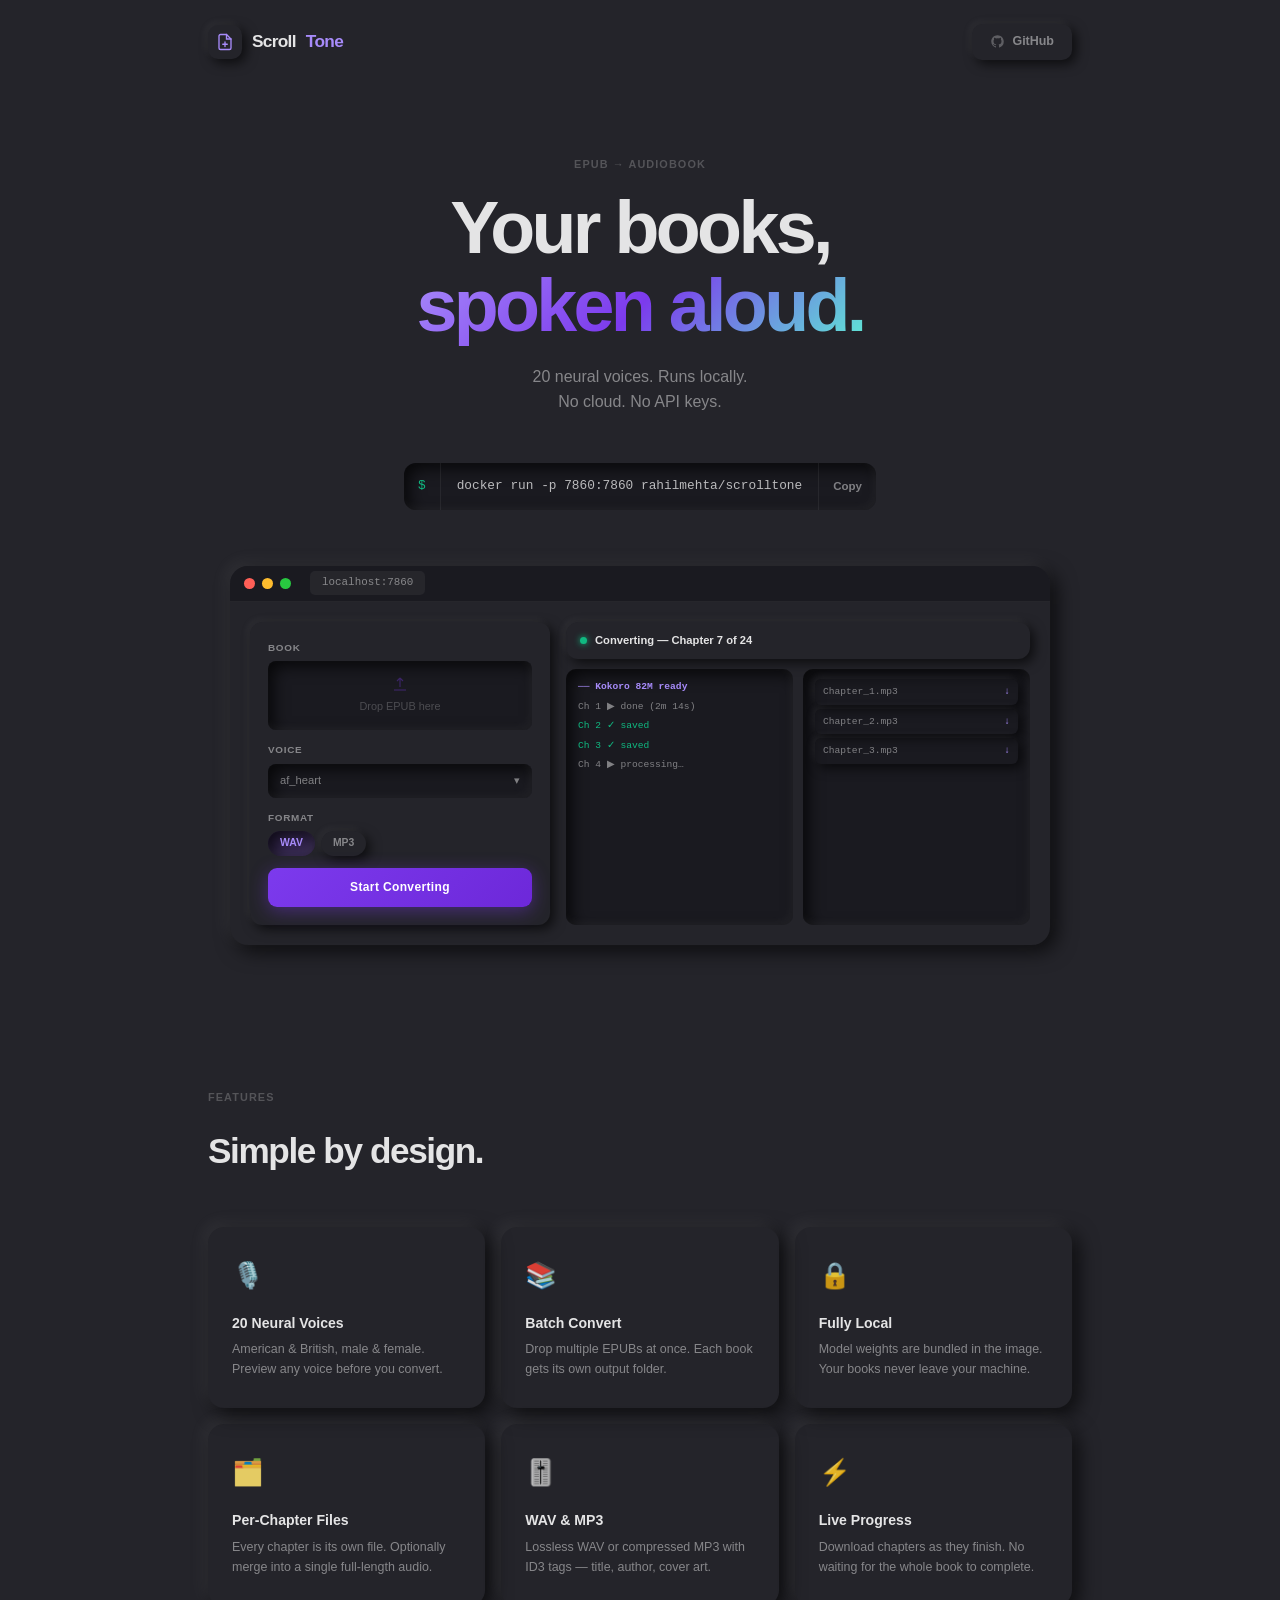
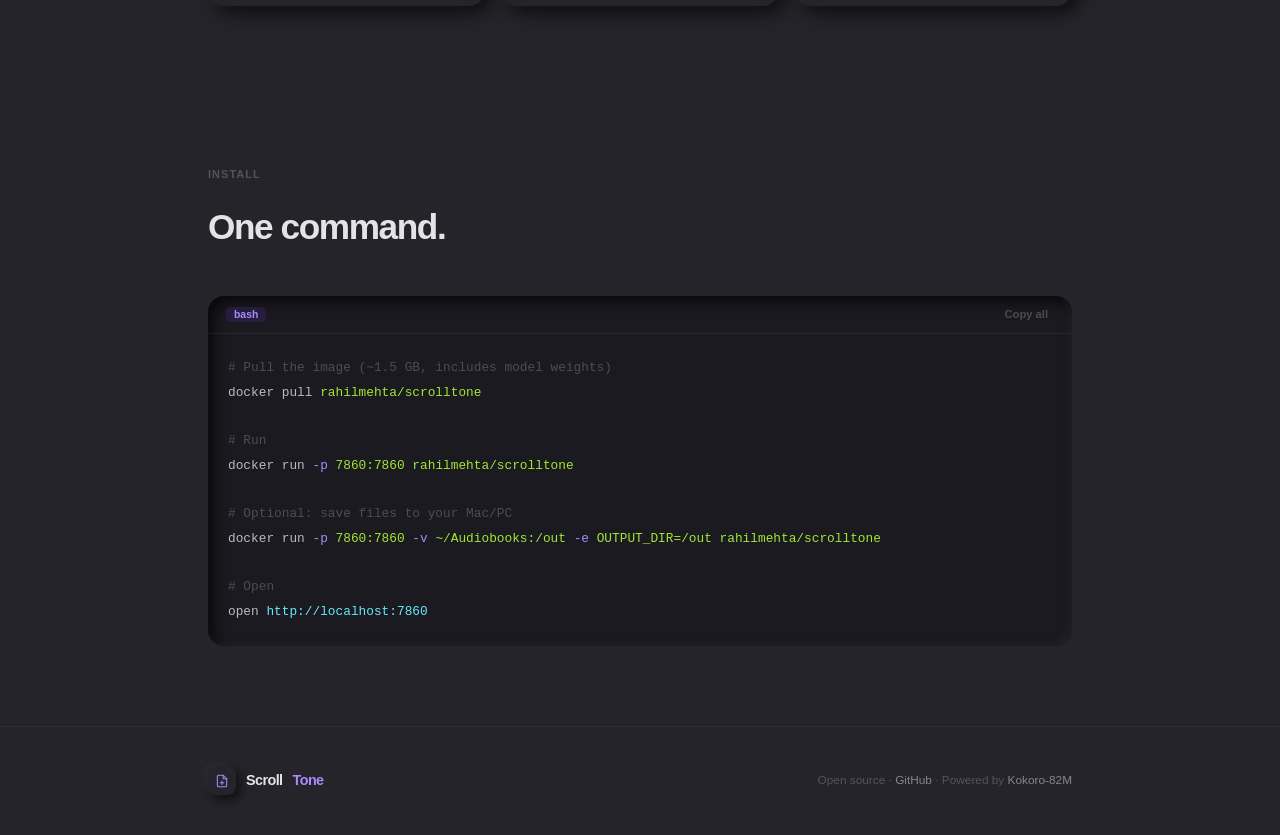
==== commit fdf6dd99: "Remove Voices and How it works sections from landing page" ====
--- a/docs/index.html
+++ b/docs/index.html
@@ -207,39 +207,6 @@
 .feat h3{font-size:.88rem;font-weight:700;margin-bottom:6px}
 .feat p{font-size:.78rem;color:var(--txt-m);line-height:1.6}
 
-/* ── Steps ────────────────────────────────────────────────────────────────── */
-.steps-row{
-  display:grid;grid-template-columns:repeat(4,1fr);gap:12px;margin-top:48px;
-}
-.step{
-  border-radius:var(--r16);box-shadow:var(--r-i);
-  background:var(--well);padding:24px 20px;text-align:center;
-}
-.step-n{
-  width:36px;height:36px;border-radius:50%;
-  box-shadow:var(--r-s);
-  margin:0 auto 14px;display:flex;align-items:center;justify-content:center;
-  font-size:.78rem;font-weight:800;color:#a78bfa;
-}
-.step h3{font-size:.82rem;font-weight:700;margin-bottom:6px}
-.step p{font-size:.74rem;color:var(--txt-m)}
-
-/* ── Voices ───────────────────────────────────────────────────────────────── */
-.voices-section{text-align:center}
-.voice-grid{
-  display:flex;flex-wrap:wrap;justify-content:center;gap:8px;margin-top:36px;
-}
-.vc{
-  padding:7px 14px;border-radius:99px;
-  box-shadow:var(--r-s);
-  font-size:.75rem;font-weight:500;color:var(--txt-m);
-  display:flex;align-items:center;gap:6px;
-}
-.vc-dot{width:6px;height:6px;border-radius:50%;flex-shrink:0}
-.vc-count{
-  margin-top:24px;font-size:.78rem;color:var(--txt-s);
-}
-
 /* ── Install ──────────────────────────────────────────────────────────────── */
 .install-box{
   border-radius:var(--r16);box-shadow:var(--r-i);
@@ -298,13 +265,11 @@
 /* ── Responsive ───────────────────────────────────────────────────────────── */
 @media(max-width:780px){
   .feat-grid{grid-template-columns:1fr 1fr}
-  .steps-row{grid-template-columns:1fr 1fr}
   .screen-body{grid-template-columns:1fr}
   .sc-left{display:none}
 }
 @media(max-width:520px){
   .feat-grid{grid-template-columns:1fr}
-  .steps-row{grid-template-columns:1fr 1fr}
 }
 </style>
 </head>
@@ -439,72 +404,6 @@
   </div>
 </section>
 
-<!-- How it works -->
-<section>
-  <div class="wrap">
-    <div class="s-label">How it works</div>
-    <div class="s-title">Four steps.</div>
-    <div class="steps-row">
-      <div class="step">
-        <div class="step-n">1</div>
-        <h3>Upload EPUB</h3>
-        <p>Drag one or more .epub files into the browser.</p>
-      </div>
-      <div class="step">
-        <div class="step-n">2</div>
-        <h3>Pick a Voice</h3>
-        <p>Choose from 20 voices. Preview before you commit.</p>
-      </div>
-      <div class="step">
-        <div class="step-n">3</div>
-        <h3>Start</h3>
-        <p>Hit convert. Chapters stream in as they finish.</p>
-      </div>
-      <div class="step">
-        <div class="step-n">4</div>
-        <h3>Download</h3>
-        <p>Save individual chapters or download all at once.</p>
-      </div>
-    </div>
-  </div>
-</section>
-
-<!-- Voices -->
-<section>
-  <div class="wrap voices-section">
-    <div class="s-label">Voices</div>
-    <div class="s-title">20 voices included.</div>
-    <div class="voice-grid">
-      <div class="vc"><span class="vc-dot" style="background:#a78bfa"></span>af_heart</div>
-      <div class="vc"><span class="vc-dot" style="background:#a78bfa"></span>af_bella</div>
-      <div class="vc"><span class="vc-dot" style="background:#a78bfa"></span>af_nicole</div>
-      <div class="vc"><span class="vc-dot" style="background:#a78bfa"></span>af_sarah</div>
-      <div class="vc"><span class="vc-dot" style="background:#a78bfa"></span>af_sky</div>
-      <div class="vc"><span class="vc-dot" style="background:#67e8f9"></span>am_adam</div>
-      <div class="vc"><span class="vc-dot" style="background:#67e8f9"></span>am_echo</div>
-      <div class="vc"><span class="vc-dot" style="background:#67e8f9"></span>am_eric</div>
-      <div class="vc"><span class="vc-dot" style="background:#67e8f9"></span>am_fenrir</div>
-      <div class="vc"><span class="vc-dot" style="background:#67e8f9"></span>am_liam</div>
-      <div class="vc"><span class="vc-dot" style="background:#67e8f9"></span>am_michael</div>
-      <div class="vc"><span class="vc-dot" style="background:#67e8f9"></span>am_onyx</div>
-      <div class="vc"><span class="vc-dot" style="background:#f9a8d4"></span>bf_alice</div>
-      <div class="vc"><span class="vc-dot" style="background:#f9a8d4"></span>bf_emma</div>
-      <div class="vc"><span class="vc-dot" style="background:#f9a8d4"></span>bf_isabella</div>
-      <div class="vc"><span class="vc-dot" style="background:#f9a8d4"></span>bf_lily</div>
-      <div class="vc"><span class="vc-dot" style="background:#86efac"></span>bm_daniel</div>
-      <div class="vc"><span class="vc-dot" style="background:#86efac"></span>bm_fable</div>
-      <div class="vc"><span class="vc-dot" style="background:#86efac"></span>bm_george</div>
-      <div class="vc"><span class="vc-dot" style="background:#86efac"></span>bm_lewis</div>
-    </div>
-    <div class="vc-count">
-      <span style="background:rgba(167,139,250,.15);padding:2px 8px;border-radius:4px;color:#a78bfa;font-size:.65rem;font-weight:700">AF</span> American Female &nbsp;
-      <span style="background:rgba(103,232,249,.12);padding:2px 8px;border-radius:4px;color:#67e8f9;font-size:.65rem;font-weight:700">AM</span> American Male &nbsp;
-      <span style="background:rgba(249,168,212,.12);padding:2px 8px;border-radius:4px;color:#f9a8d4;font-size:.65rem;font-weight:700">BF</span> British Female &nbsp;
-      <span style="background:rgba(134,239,172,.12);padding:2px 8px;border-radius:4px;color:#86efac;font-size:.65rem;font-weight:700">BM</span> British Male
-    </div>
-  </div>
-</section>
-
 <!-- Install -->
 <section id="install">
   <div class="wrap">
@@ -579,7 +478,7 @@
   });
 }, { threshold: 0.08 });
 
-document.querySelectorAll('.feat, .step, .vc').forEach((el, i) => {
+document.querySelectorAll('.feat').forEach((el, i) => {
   el.style.opacity   = '0';
   el.style.transform = 'translateY(16px)';
   el.style.transition= `opacity .45s ease ${(i % 6) * 0.06}s, transform .45s ease ${(i % 6) * 0.06}s`;
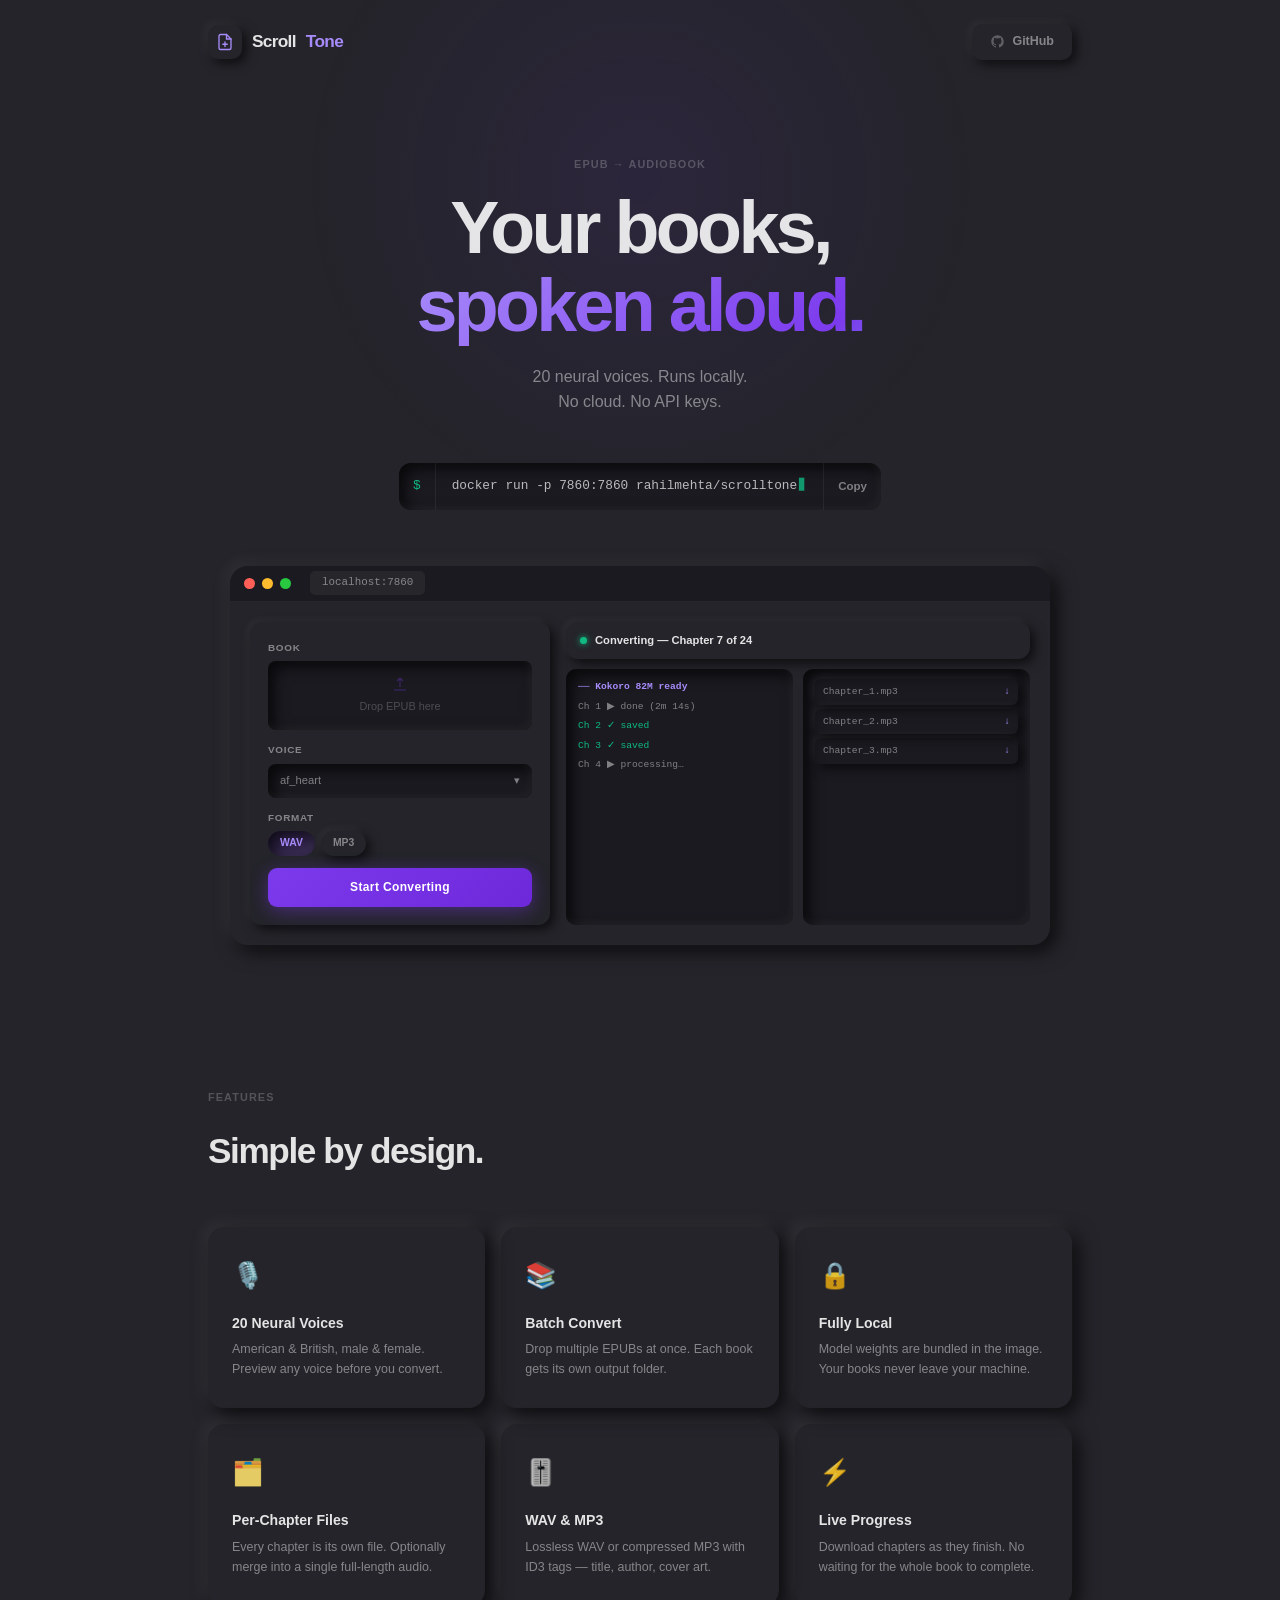
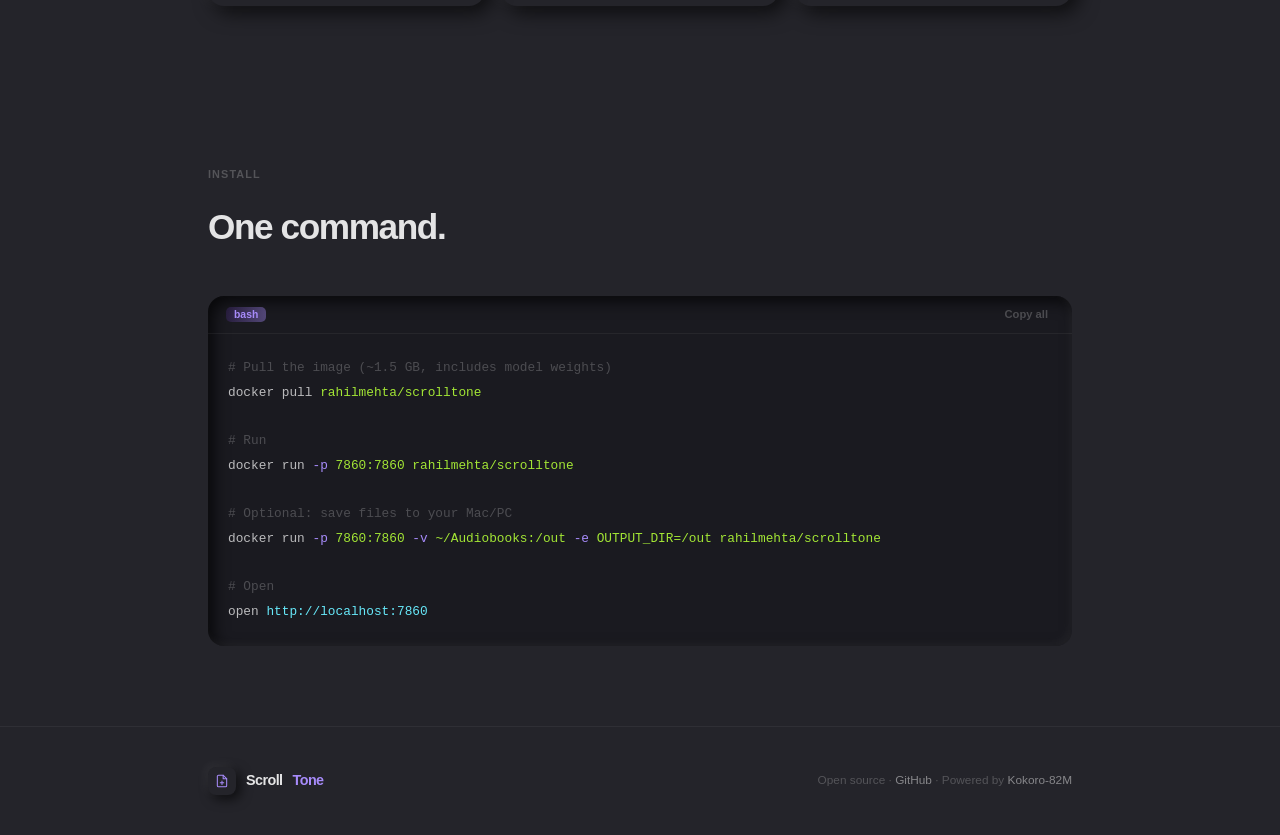
==== commit f036a1bb: "Add animations to landing page" ====
--- a/docs/index.html
+++ b/docs/index.html
@@ -254,13 +254,106 @@
 .foot-copy a:hover{color:var(--txt)}
 
 /* ── Animations ───────────────────────────────────────────────────────────── */
+
+/* Page-load: shared fade-up */
 @keyframes up{from{opacity:0;transform:translateY(22px)}to{opacity:1;transform:translateY(0)}}
-.hero>*{animation:up .55s ease both}
-.hero>*:nth-child(1){animation-delay:.05s}
-.hero>*:nth-child(2){animation-delay:.12s}
-.hero>*:nth-child(3){animation-delay:.19s}
-.hero>*:nth-child(4){animation-delay:.26s}
-.hero>*:nth-child(5){animation-delay:.33s}
+
+/* Nav slides down */
+@keyframes navIn{from{opacity:0;transform:translateY(-14px)}to{opacity:1;transform:translateY(0)}}
+nav{animation:navIn .4s cubic-bezier(.22,1,.36,1) both}
+
+/* Hero children stagger up */
+.hero>*{animation:up .6s cubic-bezier(.22,1,.36,1) both}
+.hero>*:nth-child(1){animation-delay:.08s}
+.hero>*:nth-child(2){animation-delay:.16s}
+.hero>*:nth-child(3){animation-delay:.24s}
+.hero>*:nth-child(4){animation-delay:.32s}
+.hero>*:nth-child(5){animation-delay:.40s}
+
+/* Ambient glow orb behind hero */
+body::before{
+  content:'';position:fixed;top:-180px;left:50%;
+  width:720px;height:720px;border-radius:50%;
+  background:radial-gradient(circle,rgba(124,58,237,.09) 0%,transparent 66%);
+  pointer-events:none;z-index:0;transform:translateX(-50%);
+  animation:orbDrift 14s ease-in-out infinite alternate;
+}
+@keyframes orbDrift{
+  0% {transform:translateX(-58%) translateY(0px)}
+  100%{transform:translateX(-42%) translateY(48px)}
+}
+.wrap,.nav-inner,.foot-inner{position:relative;z-index:1}
+
+/* Gradient text shimmer */
+.hero h1 em{
+  background:linear-gradient(135deg,#a78bfa 0%,#7c3aed 40%,#5eead4 70%,#a78bfa 100%);
+  background-size:250% auto;
+  -webkit-background-clip:text;-webkit-text-fill-color:transparent;background-clip:text;
+  animation:gradShift 5s linear infinite;
+}
+@keyframes gradShift{to{background-position:250% center}}
+
+/* Command cursor blink */
+.cmd-row .cmd::after{
+  content:'▋';margin-left:2px;font-size:.7rem;
+  color:var(--green);opacity:.8;
+  animation:blink 1.1s step-end infinite;
+}
+@keyframes blink{0%,100%{opacity:.8}50%{opacity:0}}
+
+/* Mockup card gentle float */
+@keyframes float{
+  0%,100%{transform:translateY(0px)}
+  50%    {transform:translateY(-7px)}
+}
+.screen-card{animation:float 7s ease-in-out infinite}
+
+/* Status dot pulse ring */
+@keyframes dotPulse{
+  0%  {box-shadow:0 0 0 0 rgba(16,185,129,.55),0 0 6px var(--green)}
+  65% {box-shadow:0 0 0 8px rgba(16,185,129,0), 0 0 6px var(--green)}
+  100%{box-shadow:0 0 0 0 rgba(16,185,129,0), 0 0 6px var(--green)}
+}
+.sc-dot{animation:dotPulse 2.2s ease-out infinite}
+
+/* Mockup log lines appear one by one */
+@keyframes logIn{from{opacity:0;transform:translateX(-8px)}to{opacity:1;transform:translateX(0)}}
+.sc-log .ll:nth-child(1){animation:logIn .35s ease both .7s}
+.sc-log .ll:nth-child(2){animation:logIn .35s ease both 1.1s}
+.sc-log .ll:nth-child(3){animation:logIn .35s ease both 1.5s}
+.sc-log .ll:nth-child(4){animation:logIn .35s ease both 1.9s}
+.sc-log .ll:nth-child(5){animation:logIn .35s ease both 2.3s}
+
+/* Mockup file items slide in from right */
+@keyframes fileIn{from{opacity:0;transform:translateX(8px)}to{opacity:1;transform:translateX(0)}}
+.sc-files .fi:nth-child(1){animation:fileIn .35s ease both 1.3s}
+.sc-files .fi:nth-child(2){animation:fileIn .35s ease both 1.7s}
+.sc-files .fi:nth-child(3){animation:fileIn .35s ease both 2.1s}
+
+/* Feature card hover lift + icon bounce */
+.feat{transition:transform .25s ease,box-shadow .25s ease}
+.feat:hover{
+  transform:translateY(-5px);
+  box-shadow:var(--r),0 0 0 1px rgba(124,58,237,.18);
+}
+.feat-icon{display:inline-block;transition:transform .2s ease}
+.feat:hover .feat-icon{animation:iconBounce .4s ease}
+@keyframes iconBounce{0%,100%{transform:translateY(0)}40%{transform:translateY(-7px)}70%{transform:translateY(-2px)}}
+
+/* Install lang badge shimmer */
+@keyframes shimmer{0%{background-position:200% center}100%{background-position:-200% center}}
+.ib-head .lang{
+  background:linear-gradient(90deg,rgba(124,58,237,.15),rgba(167,139,250,.4),rgba(124,58,237,.15));
+  background-size:200% auto;
+  animation:shimmer 3.5s linear infinite;
+}
+
+/* GitHub button hover glow */
+.gh-btn{transition:color .2s,box-shadow .25s}
+.gh-btn:hover{
+  color:var(--txt);
+  box-shadow:var(--r-s),0 0 0 1px rgba(124,58,237,.25);
+}
 
 /* ── Responsive ───────────────────────────────────────────────────────────── */
 @media(max-width:780px){
@@ -467,21 +560,38 @@
   });
 }
 
-// scroll fade-in
+// Scroll-triggered reveal
 const io = new IntersectionObserver(entries => {
   entries.forEach(e => {
     if (e.isIntersecting) {
-      e.target.style.opacity = '1';
+      e.target.style.opacity   = '1';
       e.target.style.transform = 'translateY(0)';
       io.unobserve(e.target);
     }
   });
 }, { threshold: 0.08 });
 
+// Feature cards — staggered
 document.querySelectorAll('.feat').forEach((el, i) => {
-  el.style.opacity   = '0';
-  el.style.transform = 'translateY(16px)';
-  el.style.transition= `opacity .45s ease ${(i % 6) * 0.06}s, transform .45s ease ${(i % 6) * 0.06}s`;
+  el.style.opacity    = '0';
+  el.style.transform  = 'translateY(20px)';
+  el.style.transition = `opacity .5s ease ${i * 0.07}s, transform .5s ease ${i * 0.07}s`;
+  io.observe(el);
+});
+
+// Section labels + titles — fade up
+document.querySelectorAll('section:not(.hero) .s-label, section:not(.hero) .s-title').forEach((el, i) => {
+  el.style.opacity    = '0';
+  el.style.transform  = 'translateY(14px)';
+  el.style.transition = `opacity .5s ease ${i * 0.06}s, transform .5s ease ${i * 0.06}s`;
+  io.observe(el);
+});
+
+// Install box — fade up
+document.querySelectorAll('.install-box').forEach(el => {
+  el.style.opacity    = '0';
+  el.style.transform  = 'translateY(20px)';
+  el.style.transition = 'opacity .55s ease .1s, transform .55s ease .1s';
   io.observe(el);
 });
 </script>
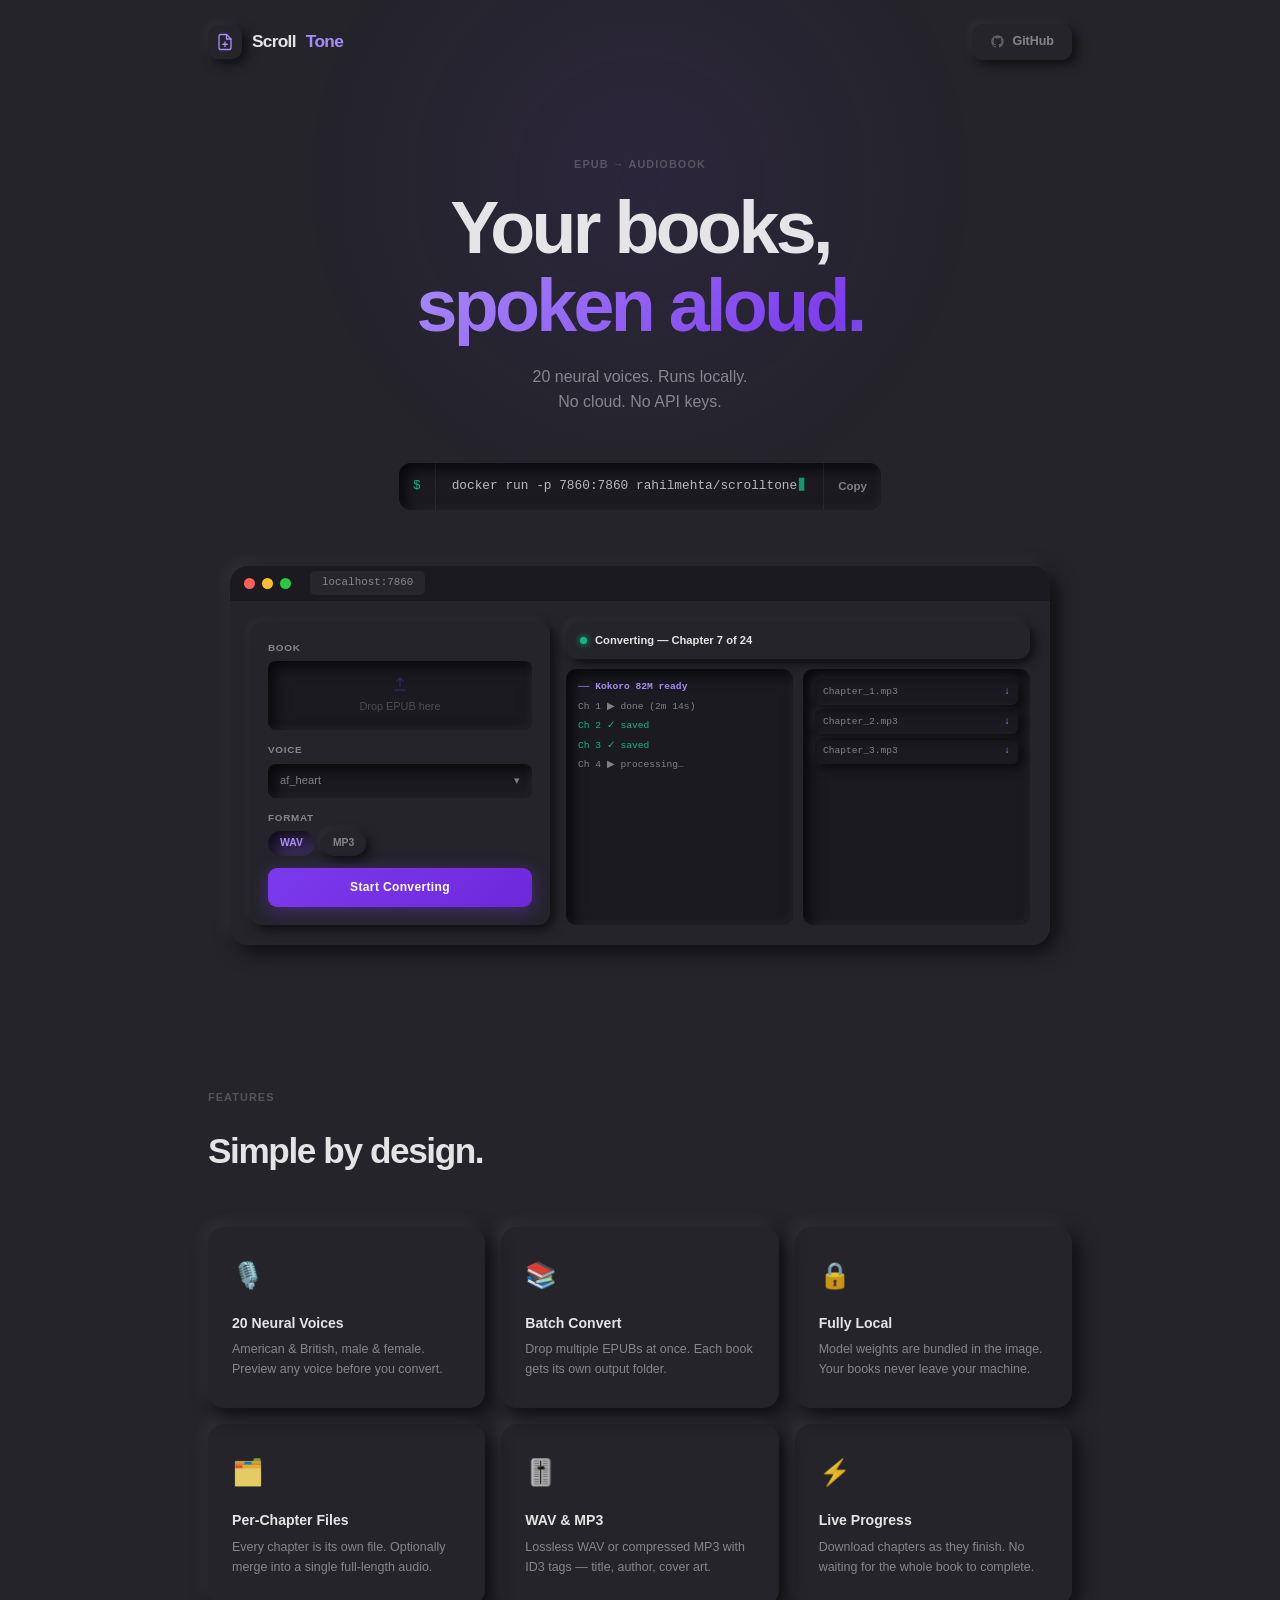
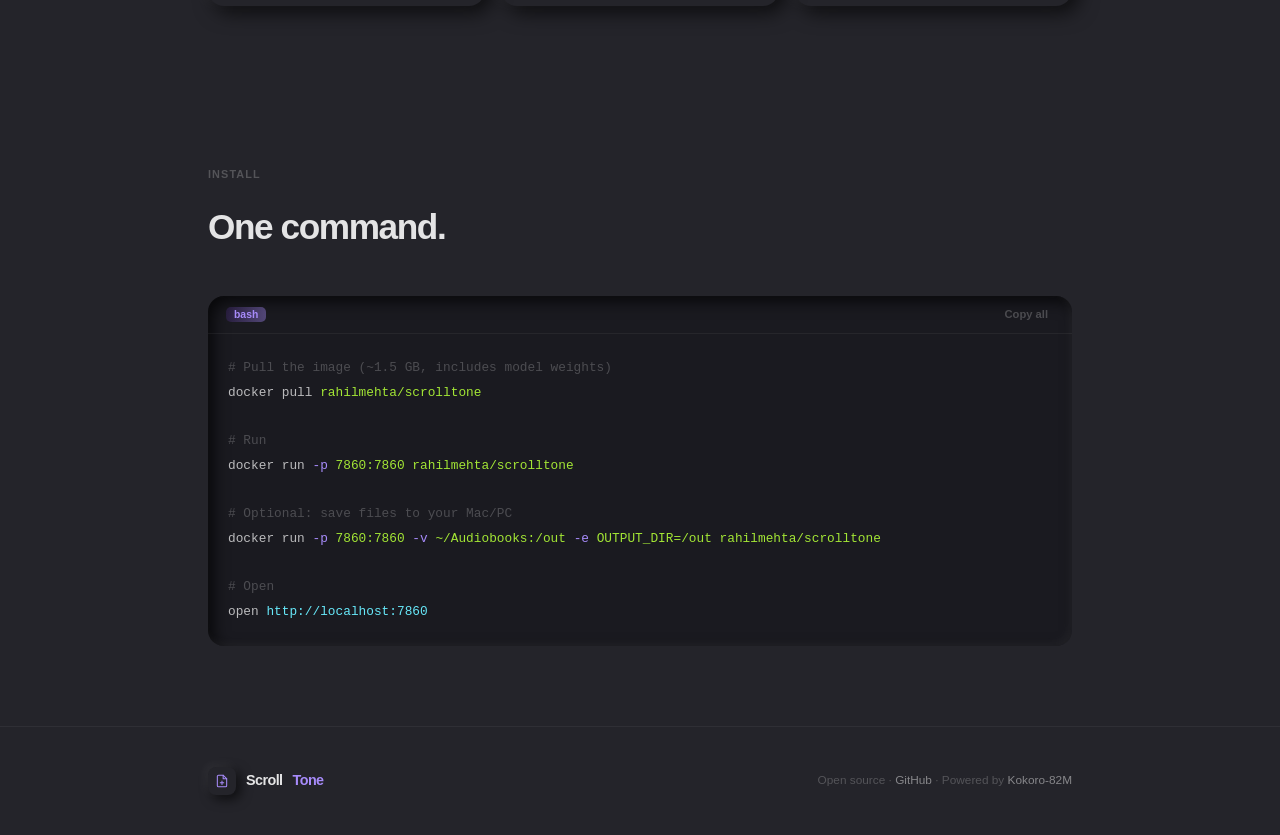
==== commit 7afb706d: "Add window close/open animation to mockup; remove float animation" ====
--- a/docs/index.html
+++ b/docs/index.html
@@ -108,13 +108,83 @@
   border-radius:18px;box-shadow:var(--r);
   background:var(--bg);overflow:hidden;
   max-width:820px;margin:0 auto;
+  /* float animation removed */
 }
 .screen-bar{
   height:36px;background:var(--well);
   border-bottom:1px solid rgba(255,255,255,.05);
   display:flex;align-items:center;padding:0 14px;gap:7px;
 }
-.dot{width:11px;height:11px;border-radius:50%}
+.dot{width:11px;height:11px;border-radius:50%;position:relative;flex-shrink:0}
+
+/* Red dot — clickable, shows × on hover */
+.dot-red{
+  cursor:pointer;transition:transform .15s ease, filter .15s ease;
+  display:flex;align-items:center;justify-content:center;
+}
+.dot-red:hover{transform:scale(1.25);filter:brightness(1.2)}
+.dot-red .x-icon{
+  position:absolute;font-size:7px;font-weight:900;line-height:1;
+  color:rgba(80,0,0,.75);opacity:0;transition:opacity .15s;
+  user-select:none;pointer-events:none;
+}
+.screen-bar:hover .dot-red .x-icon{opacity:1}
+
+/* Dot ripple on click */
+.dot-red::after{
+  content:'';position:absolute;inset:-3px;border-radius:50%;
+  background:rgba(255,95,87,.0);transition:none;
+}
+.dot-red.rippling::after{
+  animation:dotRipple .45s ease-out forwards;
+}
+@keyframes dotRipple{
+  0% {transform:scale(1);background:rgba(255,95,87,.5)}
+  100%{transform:scale(3.5);background:rgba(255,95,87,0)}
+}
+
+/* Window close */
+@keyframes winClose{
+  0%  {transform:scale(1)    rotate(0deg)   translateY(0);   opacity:1;filter:brightness(1)}
+  8%  {transform:scale(1.03) rotate(-.5deg) translateY(-3px);opacity:1;filter:brightness(1.15)}
+  16% {transform:scale(.98)  rotate(.4deg)  translateY(1px); opacity:1}
+  24% {transform:scale(1.01) rotate(-.2deg) translateY(-1px);opacity:1}
+  32% {transform:scale(1)    rotate(0deg)   translateY(0);   opacity:1}
+  65% {transform:scale(.4)   rotate(-1deg)  translateY(-10px);opacity:.6;filter:brightness(1.5)}
+  100%{transform:scale(0.03) rotate(-2deg)  translateY(-20px);opacity:0;filter:brightness(2)}
+}
+.screen-card.closing{
+  animation:winClose .6s cubic-bezier(.4,0,1,1) forwards;
+  transform-origin:16px 18px;
+  pointer-events:none;
+}
+
+/* Window open */
+@keyframes winOpen{
+  0%  {transform:scale(0.03) rotate(-2deg);opacity:0;filter:brightness(2)}
+  35% {transform:scale(1.04) rotate(.3deg); opacity:1;filter:brightness(1.1)}
+  55% {transform:scale(.98)  rotate(-.15deg);opacity:1}
+  72% {transform:scale(1.01) rotate(.08deg); opacity:1}
+  100%{transform:scale(1)    rotate(0deg);   opacity:1;filter:brightness(1)}
+}
+.screen-card.opening{
+  animation:winOpen .55s cubic-bezier(.22,1,.36,1) forwards;
+  transform-origin:16px 18px;
+}
+
+/* Reopen hint that appears after close */
+.reopen-hint{
+  position:absolute;top:50%;left:50%;transform:translate(-50%,-50%);
+  font-size:.72rem;color:var(--txt-s);pointer-events:none;
+  opacity:0;transition:opacity .4s ease .3s;text-align:center;
+  white-space:nowrap;
+}
+.reopen-hint.visible{opacity:1}
+.reopen-hint span{
+  display:block;font-size:1.2rem;margin-bottom:4px;
+  animation:hintBob 2s ease-in-out infinite;
+}
+@keyframes hintBob{0%,100%{transform:translateY(0)}50%{transform:translateY(-4px)}}
 .screen-bar .url-chip{
   margin-left:12px;font-size:.68rem;font-family:monospace;
   color:var(--txt-m);background:rgba(255,255,255,.05);
@@ -301,12 +371,7 @@
 }
 @keyframes blink{0%,100%{opacity:.8}50%{opacity:0}}
 
-/* Mockup card gentle float */
-@keyframes float{
-  0%,100%{transform:translateY(0px)}
-  50%    {transform:translateY(-7px)}
-}
-.screen-card{animation:float 7s ease-in-out infinite}
+/* float animation removed per user request */
 
 /* Status dot pulse ring */
 @keyframes dotPulse{
@@ -403,9 +468,12 @@
     </div>
 
     <!-- App mockup -->
-    <div class="screen-card">
-      <div class="screen-bar">
-        <div class="dot" style="background:#ff5f57"></div>
+    <div style="position:relative;max-width:820px;margin:0 auto">
+      <div class="screen-card" id="mockup">
+      <div class="screen-bar" id="mockup-bar">
+        <div class="dot dot-red" id="red-dot" style="background:#ff5f57" title="Click to close">
+          <span class="x-icon">✕</span>
+        </div>
         <div class="dot" style="background:#febc2e"></div>
         <div class="dot" style="background:#28c840"></div>
         <span class="url-chip">localhost:7860</span>
@@ -453,7 +521,11 @@
           </div>
         </div>
       </div>
-    </div>
+    </div><!-- /screen-card -->
+      <div class="reopen-hint" id="reopen-hint">
+        <span>🖥️</span>Click anywhere to reopen
+      </div>
+    </div><!-- /wrapper -->
   </div>
 </section>
 
@@ -545,6 +617,7 @@
 </footer>
 
 <script>
+// ── Copy helpers ──────────────────────────────────────────────────────────────
 function cp(id, btn) {
   navigator.clipboard.writeText(document.getElementById(id).textContent).then(() => {
     const o = btn.textContent;
@@ -560,7 +633,52 @@
   });
 }
 
-// Scroll-triggered reveal
+// ── Mockup window close / open ────────────────────────────────────────────────
+const mockup     = document.getElementById('mockup');
+const redDot     = document.getElementById('red-dot');
+const hint       = document.getElementById('reopen-hint');
+const bar        = document.getElementById('mockup-bar');
+let   isOpen     = true;
+let   animLocked = false;
+
+redDot.addEventListener('click', () => {
+  if (!isOpen || animLocked) return;
+  animLocked = true;
+
+  // Ripple the red dot
+  redDot.classList.add('rippling');
+  redDot.addEventListener('animationend', () => redDot.classList.remove('rippling'), { once: true });
+
+  // Close the window
+  mockup.classList.add('closing');
+  mockup.addEventListener('animationend', () => {
+    mockup.classList.remove('closing');
+    mockup.style.opacity    = '0';
+    mockup.style.pointerEvents = 'none';
+    isOpen     = false;
+    animLocked = false;
+    hint.classList.add('visible');
+  }, { once: true });
+});
+
+// Click anywhere (outside red dot) in the wrapper to reopen
+hint.parentElement.addEventListener('click', (e) => {
+  if (isOpen || animLocked || e.target === redDot || redDot.contains(e.target)) return;
+  if (!isOpen) {
+    animLocked = true;
+    hint.classList.remove('visible');
+    mockup.style.opacity       = '';
+    mockup.style.pointerEvents = '';
+    mockup.classList.add('opening');
+    mockup.addEventListener('animationend', () => {
+      mockup.classList.remove('opening');
+      isOpen     = true;
+      animLocked = false;
+    }, { once: true });
+  }
+});
+
+// ── Scroll-triggered reveal ───────────────────────────────────────────────────
 const io = new IntersectionObserver(entries => {
   entries.forEach(e => {
     if (e.isIntersecting) {
@@ -579,7 +697,7 @@
   io.observe(el);
 });
 
-// Section labels + titles — fade up
+// Section labels + titles
 document.querySelectorAll('section:not(.hero) .s-label, section:not(.hero) .s-title').forEach((el, i) => {
   el.style.opacity    = '0';
   el.style.transform  = 'translateY(14px)';
@@ -587,7 +705,7 @@
   io.observe(el);
 });
 
-// Install box — fade up
+// Install box
 document.querySelectorAll('.install-box').forEach(el => {
   el.style.opacity    = '0';
   el.style.transform  = 'translateY(20px)';
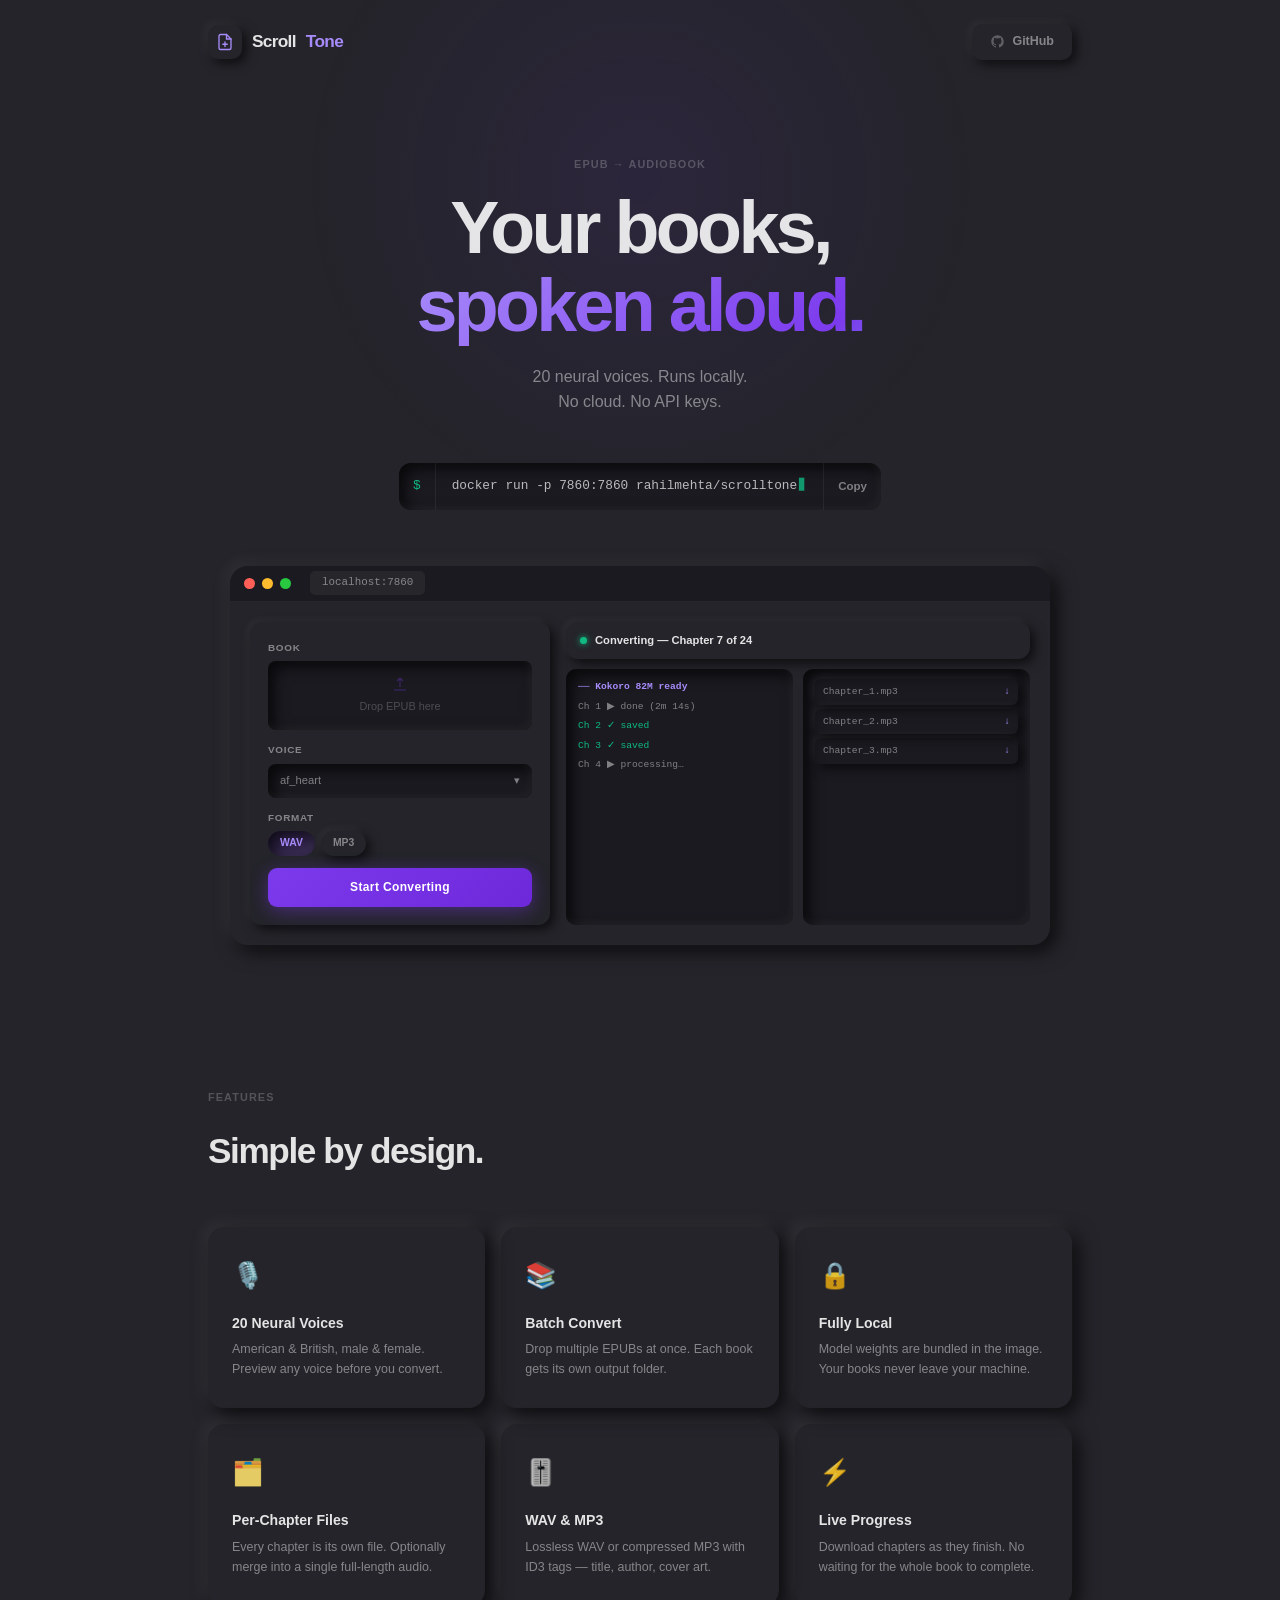
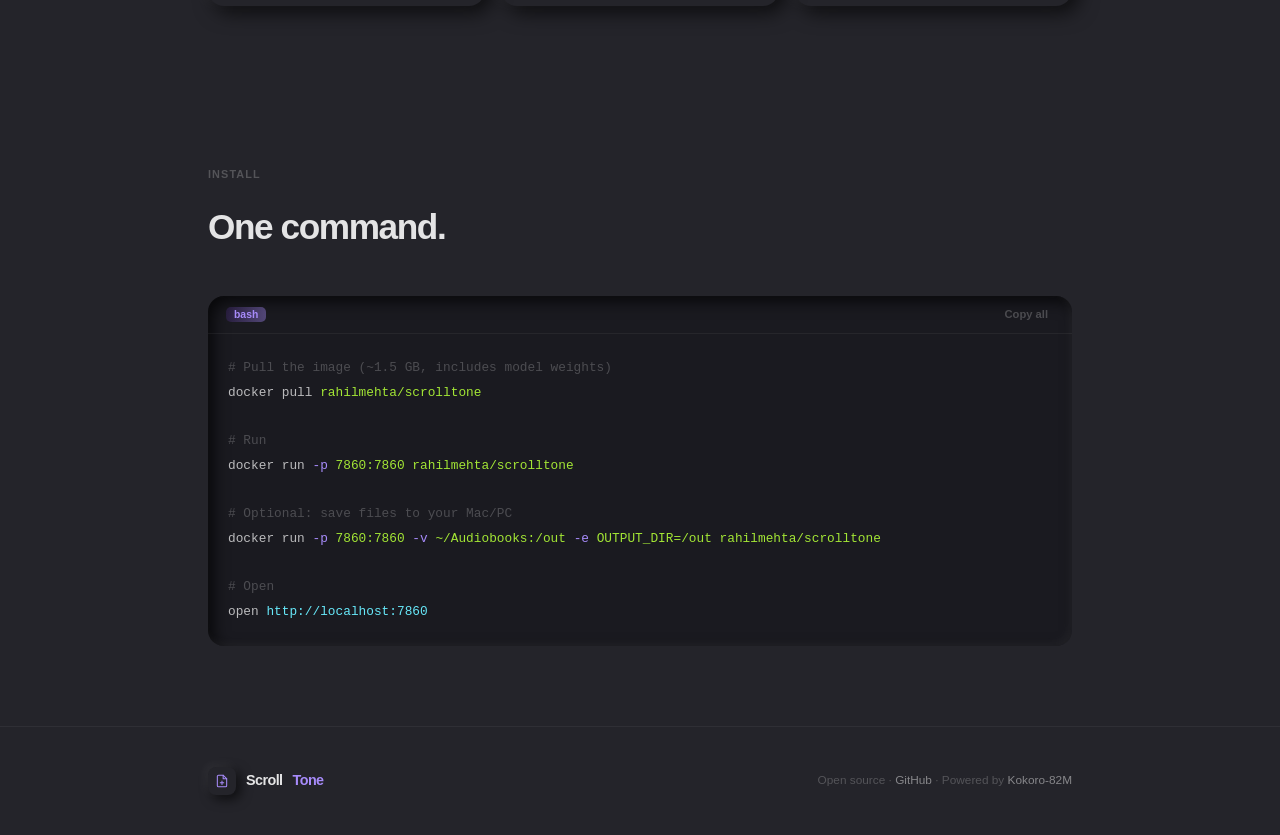
==== commit dfcf5053: "Auto-reopen mockup after close animation instead of requiring click" ====
--- a/docs/index.html
+++ b/docs/index.html
@@ -172,19 +172,6 @@
   transform-origin:16px 18px;
 }
 
-/* Reopen hint that appears after close */
-.reopen-hint{
-  position:absolute;top:50%;left:50%;transform:translate(-50%,-50%);
-  font-size:.72rem;color:var(--txt-s);pointer-events:none;
-  opacity:0;transition:opacity .4s ease .3s;text-align:center;
-  white-space:nowrap;
-}
-.reopen-hint.visible{opacity:1}
-.reopen-hint span{
-  display:block;font-size:1.2rem;margin-bottom:4px;
-  animation:hintBob 2s ease-in-out infinite;
-}
-@keyframes hintBob{0%,100%{transform:translateY(0)}50%{transform:translateY(-4px)}}
 .screen-bar .url-chip{
   margin-left:12px;font-size:.68rem;font-family:monospace;
   color:var(--txt-m);background:rgba(255,255,255,.05);
@@ -522,9 +509,6 @@
         </div>
       </div>
     </div><!-- /screen-card -->
-      <div class="reopen-hint" id="reopen-hint">
-        <span>🖥️</span>Click anywhere to reopen
-      </div>
     </div><!-- /wrapper -->
   </div>
 </section>
@@ -636,8 +620,6 @@
 // ── Mockup window close / open ────────────────────────────────────────────────
 const mockup     = document.getElementById('mockup');
 const redDot     = document.getElementById('red-dot');
-const hint       = document.getElementById('reopen-hint');
-const bar        = document.getElementById('mockup-bar');
 let   isOpen     = true;
 let   animLocked = false;
 
@@ -653,29 +635,22 @@
   mockup.classList.add('closing');
   mockup.addEventListener('animationend', () => {
     mockup.classList.remove('closing');
-    mockup.style.opacity    = '0';
+    mockup.style.opacity       = '0';
     mockup.style.pointerEvents = 'none';
     isOpen     = false;
-    animLocked = false;
-    hint.classList.add('visible');
+
+    // Auto-reopen after a short pause
+    setTimeout(() => {
+      mockup.style.opacity       = '';
+      mockup.style.pointerEvents = '';
+      mockup.classList.add('opening');
+      mockup.addEventListener('animationend', () => {
+        mockup.classList.remove('opening');
+        isOpen     = true;
+        animLocked = false;
+      }, { once: true });
+    }, 900);
   }, { once: true });
-});
-
-// Click anywhere (outside red dot) in the wrapper to reopen
-hint.parentElement.addEventListener('click', (e) => {
-  if (isOpen || animLocked || e.target === redDot || redDot.contains(e.target)) return;
-  if (!isOpen) {
-    animLocked = true;
-    hint.classList.remove('visible');
-    mockup.style.opacity       = '';
-    mockup.style.pointerEvents = '';
-    mockup.classList.add('opening');
-    mockup.addEventListener('animationend', () => {
-      mockup.classList.remove('opening');
-      isOpen     = true;
-      animLocked = false;
-    }, { once: true });
-  }
 });
 
 // ── Scroll-triggered reveal ───────────────────────────────────────────────────
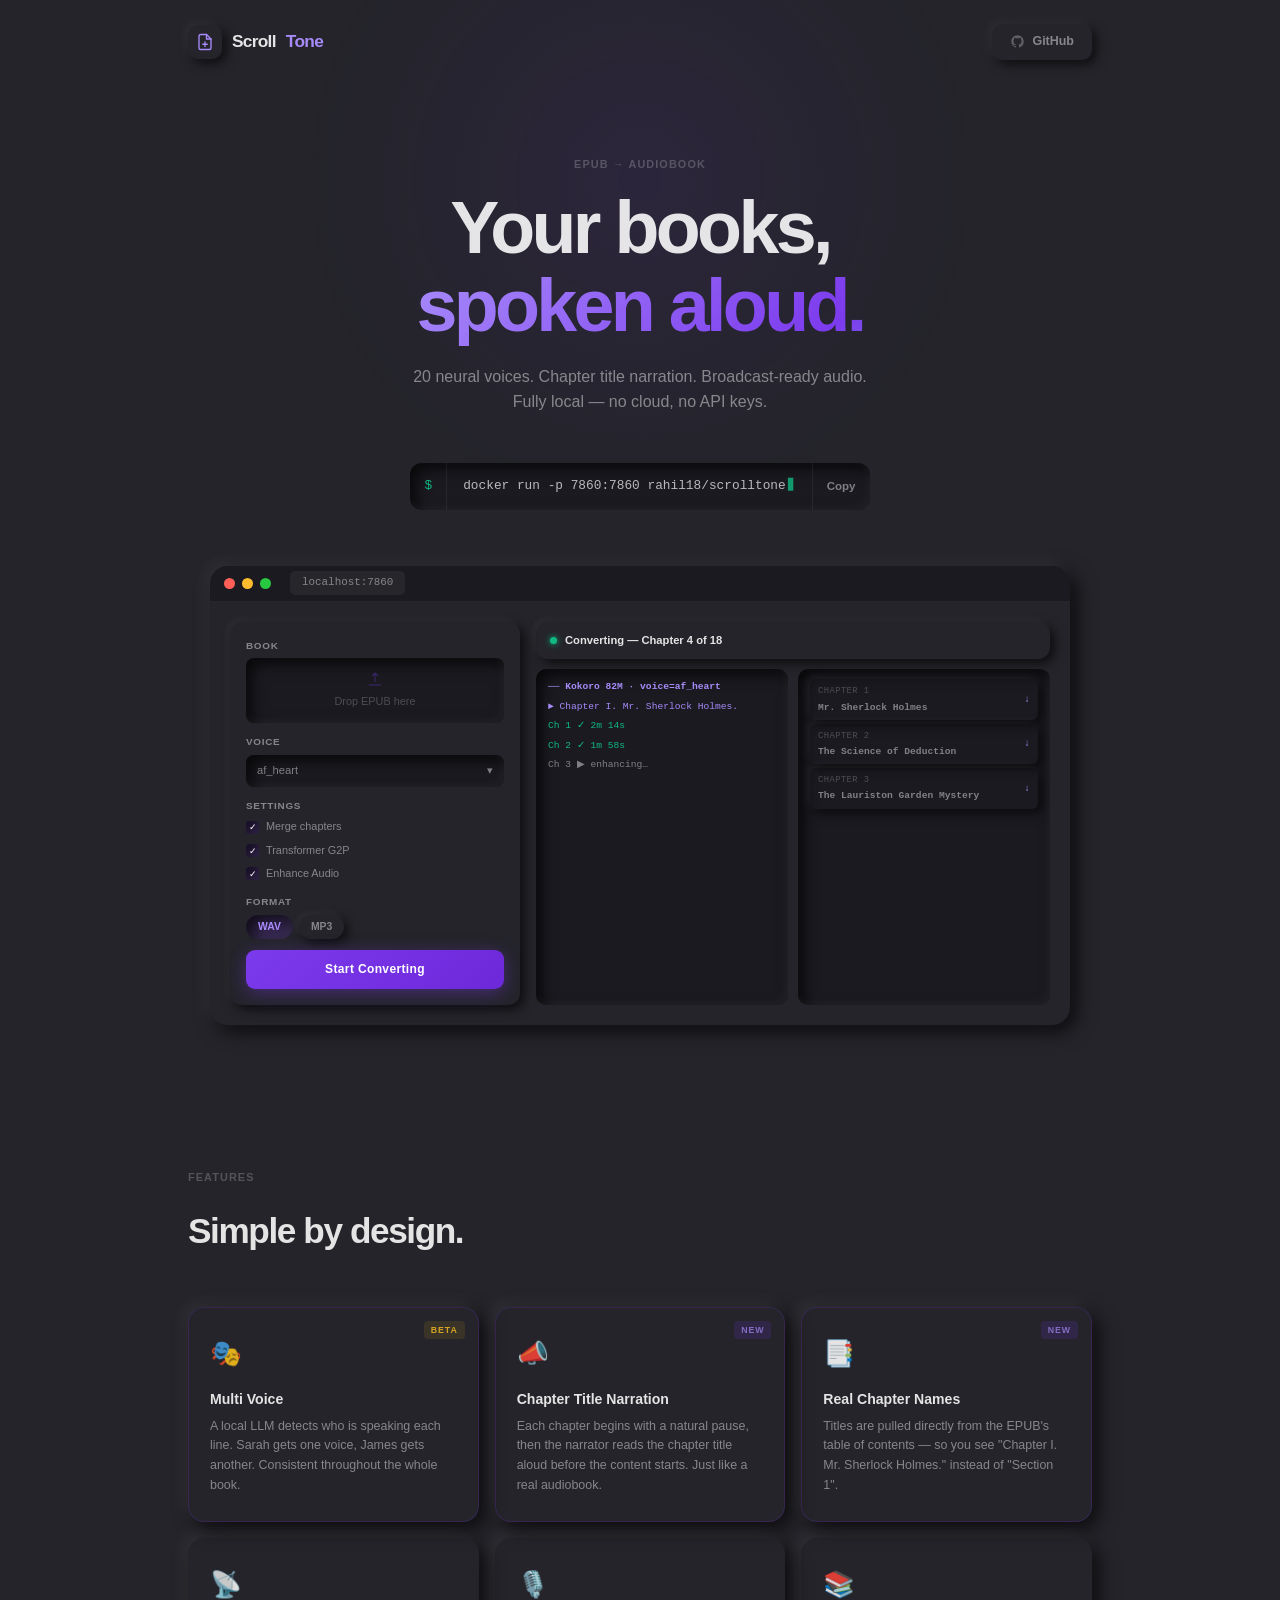
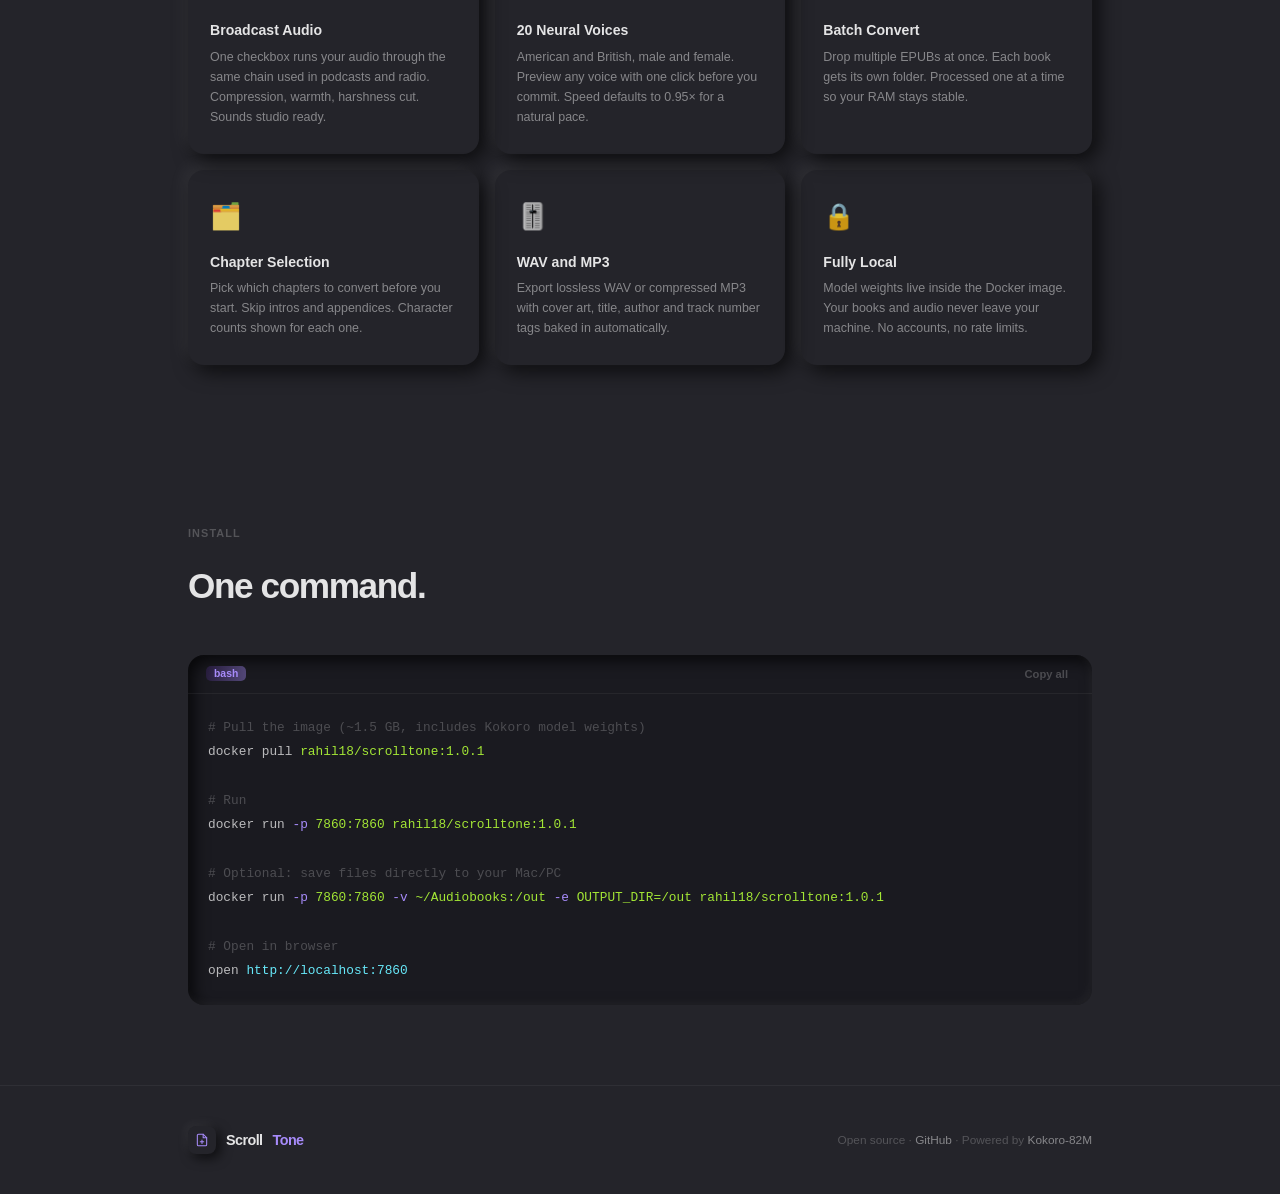
==== commit d01c6669: "bug fixes" ====
--- a/docs/index.html
+++ b/docs/index.html
@@ -4,419 +4,8 @@
 <meta charset="UTF-8">
 <meta name="viewport" content="width=device-width, initial-scale=1.0">
 <title>ScrollTone — EPUB to Audiobook</title>
-<meta name="description" content="Convert any EPUB into a full audiobook. 20 neural voices. Runs locally. One Docker command.">
-<style>
-*,*::before,*::after{box-sizing:border-box;margin:0;padding:0}
-html{scroll-behavior:smooth}
-
-:root{
-  --bg:     rgb(36,36,42);
-  --well:   rgb(26,26,32);
-  --r:      -5px -5px 14px rgba(255,255,255,.06),  6px 6px 20px rgba(0,0,0,.7);
-  --r-s:    -3px -3px  8px rgba(255,255,255,.05),  4px 4px 12px rgba(0,0,0,.65);
-  --r-i:    inset -3px -3px 8px rgba(255,255,255,.05), inset 5px 5px 16px rgba(0,0,0,.75);
-  --accent: #7c3aed;
-  --accent-b:#6d28d9;
-  --txt:    rgba(255,255,255,.88);
-  --txt-m:  rgba(255,255,255,.45);
-  --txt-s:  rgba(255,255,255,.22);
-  --green:  #10b981;
-  --r16:    16px;
-  --r12:    12px;
-}
-
-body{
-  font-family:-apple-system,BlinkMacSystemFont,'Segoe UI',Roboto,sans-serif;
-  background:var(--bg);color:var(--txt);
-  min-height:100vh;font-size:15px;line-height:1.6;overflow-x:hidden;
-}
-
-/* ── Layout ──────────────────────────────────────────────────────────────── */
-.wrap{max-width:920px;margin:0 auto;padding:0 28px}
-
-/* ── Nav ─────────────────────────────────────────────────────────────────── */
-nav{padding:24px 0}
-.nav-inner{
-  display:flex;align-items:center;justify-content:space-between;
-  max-width:920px;margin:0 auto;padding:0 28px;
-}
-.logo{
-  font-size:1.08rem;font-weight:800;letter-spacing:-.04em;
-  color:var(--txt);display:flex;align-items:center;gap:10px;
-}
-.logo-mark{
-  width:34px;height:34px;border-radius:10px;
-  box-shadow:var(--r-s);
-  display:flex;align-items:center;justify-content:center;
-  background:var(--bg);
-}
-.gh-btn{
-  display:inline-flex;align-items:center;gap:7px;
-  padding:8px 18px;border-radius:10px;
-  box-shadow:var(--r-s);
-  font-size:.78rem;font-weight:600;color:var(--txt-m);
-  text-decoration:none;transition:color .2s;
-}
-.gh-btn:hover{color:var(--txt)}
-.gh-btn svg{opacity:.6}
-
-/* ── Hero ─────────────────────────────────────────────────────────────────── */
-.hero{padding:72px 0 64px;text-align:center}
-.hero h1{
-  font-size:clamp(2.8rem,6vw,4.6rem);
-  font-weight:900;letter-spacing:-.05em;
-  line-height:1.05;margin-bottom:20px;
-}
-.hero h1 em{
-  font-style:normal;
-  background:linear-gradient(135deg,#a78bfa,#7c3aed,#5eead4);
-  -webkit-background-clip:text;-webkit-text-fill-color:transparent;background-clip:text;
-}
-.hero-sub{
-  font-size:1rem;color:var(--txt-m);
-  max-width:440px;margin:0 auto 48px;
-}
-
-/* Docker command pill */
-.cmd-row{
-  display:inline-flex;align-items:stretch;
-  border-radius:12px;box-shadow:var(--r-i);
-  background:var(--well);
-  font-family:'SF Mono','Menlo','Courier New',monospace;
-  overflow:hidden;margin-bottom:56px;
-}
-.cmd-row .prompt{
-  padding:13px 14px;font-size:.8rem;color:var(--green);
-  border-right:1px solid rgba(255,255,255,.06);
-  user-select:none;display:flex;align-items:center;
-}
-.cmd-row .cmd{
-  padding:13px 16px;font-size:.8rem;color:rgba(255,255,255,.7);
-  display:flex;align-items:center;
-}
-.cmd-row .copy{
-  padding:0 14px;background:none;border:none;
-  border-left:1px solid rgba(255,255,255,.06);
-  font-size:.72rem;font-weight:600;color:var(--txt-m);
-  cursor:pointer;transition:color .2s;white-space:nowrap;
-}
-.cmd-row .copy:hover{color:#a78bfa}
-.cmd-row .copy.ok{color:var(--green)}
-
-/* App screenshot card */
-.screen-card{
-  border-radius:18px;box-shadow:var(--r);
-  background:var(--bg);overflow:hidden;
-  max-width:820px;margin:0 auto;
-  /* float animation removed */
-}
-.screen-bar{
-  height:36px;background:var(--well);
-  border-bottom:1px solid rgba(255,255,255,.05);
-  display:flex;align-items:center;padding:0 14px;gap:7px;
-}
-.dot{width:11px;height:11px;border-radius:50%;position:relative;flex-shrink:0}
-
-/* Red dot — clickable, shows × on hover */
-.dot-red{
-  cursor:pointer;transition:transform .15s ease, filter .15s ease;
-  display:flex;align-items:center;justify-content:center;
-}
-.dot-red:hover{transform:scale(1.25);filter:brightness(1.2)}
-.dot-red .x-icon{
-  position:absolute;font-size:7px;font-weight:900;line-height:1;
-  color:rgba(80,0,0,.75);opacity:0;transition:opacity .15s;
-  user-select:none;pointer-events:none;
-}
-.screen-bar:hover .dot-red .x-icon{opacity:1}
-
-/* Dot ripple on click */
-.dot-red::after{
-  content:'';position:absolute;inset:-3px;border-radius:50%;
-  background:rgba(255,95,87,.0);transition:none;
-}
-.dot-red.rippling::after{
-  animation:dotRipple .45s ease-out forwards;
-}
-@keyframes dotRipple{
-  0% {transform:scale(1);background:rgba(255,95,87,.5)}
-  100%{transform:scale(3.5);background:rgba(255,95,87,0)}
-}
-
-/* Window close */
-@keyframes winClose{
-  0%  {transform:scale(1)    rotate(0deg)   translateY(0);   opacity:1;filter:brightness(1)}
-  8%  {transform:scale(1.03) rotate(-.5deg) translateY(-3px);opacity:1;filter:brightness(1.15)}
-  16% {transform:scale(.98)  rotate(.4deg)  translateY(1px); opacity:1}
-  24% {transform:scale(1.01) rotate(-.2deg) translateY(-1px);opacity:1}
-  32% {transform:scale(1)    rotate(0deg)   translateY(0);   opacity:1}
-  65% {transform:scale(.4)   rotate(-1deg)  translateY(-10px);opacity:.6;filter:brightness(1.5)}
-  100%{transform:scale(0.03) rotate(-2deg)  translateY(-20px);opacity:0;filter:brightness(2)}
-}
-.screen-card.closing{
-  animation:winClose .6s cubic-bezier(.4,0,1,1) forwards;
-  transform-origin:16px 18px;
-  pointer-events:none;
-}
-
-/* Window open */
-@keyframes winOpen{
-  0%  {transform:scale(0.03) rotate(-2deg);opacity:0;filter:brightness(2)}
-  35% {transform:scale(1.04) rotate(.3deg); opacity:1;filter:brightness(1.1)}
-  55% {transform:scale(.98)  rotate(-.15deg);opacity:1}
-  72% {transform:scale(1.01) rotate(.08deg); opacity:1}
-  100%{transform:scale(1)    rotate(0deg);   opacity:1;filter:brightness(1)}
-}
-.screen-card.opening{
-  animation:winOpen .55s cubic-bezier(.22,1,.36,1) forwards;
-  transform-origin:16px 18px;
-}
-
-.screen-bar .url-chip{
-  margin-left:12px;font-size:.68rem;font-family:monospace;
-  color:var(--txt-m);background:rgba(255,255,255,.05);
-  padding:3px 12px;border-radius:5px;
-}
-.screen-body{
-  display:grid;grid-template-columns:300px 1fr;min-height:340px;
-  padding:20px;gap:16px;text-align:left;
-}
-/* settings column */
-.sc-left{
-  border-radius:var(--r12);box-shadow:var(--r-s);
-  padding:18px;display:flex;flex-direction:column;gap:12px;
-}
-.sc-field label{
-  display:block;font-size:.62rem;font-weight:700;
-  text-transform:uppercase;letter-spacing:.07em;color:var(--txt-m);margin-bottom:6px;
-}
-.sc-drop{
-  border-radius:8px;box-shadow:var(--r-i);
-  background:var(--well);padding:14px;
-  text-align:center;font-size:.68rem;color:var(--txt-s);
-}
-.sc-drop svg{margin:0 auto 5px;display:block;opacity:.35}
-.sc-select{
-  border-radius:8px;box-shadow:var(--r-i);
-  background:var(--well);padding:8px 12px;
-  font-size:.7rem;color:var(--txt-m);
-  display:flex;justify-content:space-between;
-}
-.sc-pills{display:flex;gap:6px}
-.sc-pill{
-  padding:4px 12px;border-radius:99px;font-size:.65rem;font-weight:600;
-  box-shadow:var(--r-s);color:var(--txt-m);
-}
-.sc-pill.on{
-  background:rgba(124,58,237,.2);color:#a78bfa;
-  box-shadow:var(--r-i);
-}
-.sc-btn{
-  margin-top:auto;padding:10px;border-radius:9px;text-align:center;
-  font-size:.75rem;font-weight:700;letter-spacing:.03em;
-  background:linear-gradient(135deg,var(--accent),var(--accent-b));color:#fff;
-  box-shadow:0 4px 18px rgba(124,58,237,.4);
-}
-/* output column */
-.sc-right{display:flex;flex-direction:column;gap:10px}
-.sc-status{
-  border-radius:var(--r12);box-shadow:var(--r-s);
-  padding:10px 14px;font-size:.7rem;display:flex;align-items:center;gap:8px;
-}
-.sc-dot{width:7px;height:7px;border-radius:50%;background:var(--green);box-shadow:0 0 6px var(--green)}
-.sc-grid{display:grid;grid-template-columns:1fr 1fr;gap:10px;flex:1}
-.sc-log,.sc-files{
-  border-radius:10px;box-shadow:var(--r-i);
-  background:var(--well);padding:10px 12px;
-  font-size:.6rem;font-family:monospace;display:flex;flex-direction:column;gap:4px;
-  overflow:hidden;
-}
-.ll{color:var(--txt-m)}
-.ll.ok{color:var(--green)}
-.ll.hd{color:#a78bfa;font-weight:700}
-.fi{
-  display:flex;justify-content:space-between;align-items:center;
-  padding:5px 8px;border-radius:6px;box-shadow:var(--r-s);
-  font-size:.6rem;color:var(--txt-m);
-}
-.fi-dl{color:#a78bfa;font-weight:700}
-
-/* ── Section common ───────────────────────────────────────────────────────── */
-section{padding:80px 0}
-.s-label{
-  font-size:.68rem;font-weight:700;text-transform:uppercase;
-  letter-spacing:.1em;color:var(--txt-s);margin-bottom:16px;
-}
-.s-title{
-  font-size:clamp(1.6rem,3vw,2.2rem);font-weight:800;
-  letter-spacing:-.04em;margin-bottom:12px;
-}
-
-/* ── Features ─────────────────────────────────────────────────────────────── */
-.feat-grid{
-  display:grid;grid-template-columns:repeat(3,1fr);gap:16px;margin-top:48px;
-}
-.feat{
-  border-radius:var(--r16);box-shadow:var(--r);
-  padding:28px 24px;
-}
-.feat-icon{font-size:1.6rem;margin-bottom:16px}
-.feat h3{font-size:.88rem;font-weight:700;margin-bottom:6px}
-.feat p{font-size:.78rem;color:var(--txt-m);line-height:1.6}
-
-/* ── Install ──────────────────────────────────────────────────────────────── */
-.install-box{
-  border-radius:var(--r16);box-shadow:var(--r-i);
-  background:var(--well);overflow:hidden;
-  margin-top:40px;
-}
-.ib-head{
-  padding:10px 18px;border-bottom:1px solid rgba(255,255,255,.05);
-  display:flex;justify-content:space-between;align-items:center;
-  font-size:.7rem;color:var(--txt-s);
-}
-.ib-head .lang{
-  padding:2px 8px;border-radius:5px;
-  background:rgba(124,58,237,.15);color:#a78bfa;font-size:.65rem;font-weight:700;
-}
-.copy-all{
-  background:none;border:none;cursor:pointer;
-  font-size:.7rem;font-weight:600;color:var(--txt-s);padding:2px 6px;
-  transition:color .2s;
-}
-.copy-all:hover{color:#a78bfa}
-.copy-all.ok{color:var(--green)}
-pre{
-  padding:22px 20px;font-size:.8rem;
-  font-family:'SF Mono','Menlo','Courier New',monospace;
-  line-height:1.9;overflow-x:auto;
-}
-.cm{color:rgba(255,255,255,.22)}
-.kw{color:rgba(255,255,255,.7)}
-.fl{color:#a78bfa}
-.vl{color:#a3e635}
-.ul{color:#67e8f9}
-
-/* ── Footer ───────────────────────────────────────────────────────────────── */
-footer{
-  padding:40px 0;
-  border-top:1px solid rgba(255,255,255,.05);
-}
-.foot-inner{
-  display:flex;justify-content:space-between;align-items:center;flex-wrap:wrap;gap:16px;
-  max-width:920px;margin:0 auto;padding:0 28px;
-}
-.foot-copy{font-size:.74rem;color:var(--txt-s)}
-.foot-copy a{color:var(--txt-m);text-decoration:none;transition:color .2s}
-.foot-copy a:hover{color:var(--txt)}
-
-/* ── Animations ───────────────────────────────────────────────────────────── */
-
-/* Page-load: shared fade-up */
-@keyframes up{from{opacity:0;transform:translateY(22px)}to{opacity:1;transform:translateY(0)}}
-
-/* Nav slides down */
-@keyframes navIn{from{opacity:0;transform:translateY(-14px)}to{opacity:1;transform:translateY(0)}}
-nav{animation:navIn .4s cubic-bezier(.22,1,.36,1) both}
-
-/* Hero children stagger up */
-.hero>*{animation:up .6s cubic-bezier(.22,1,.36,1) both}
-.hero>*:nth-child(1){animation-delay:.08s}
-.hero>*:nth-child(2){animation-delay:.16s}
-.hero>*:nth-child(3){animation-delay:.24s}
-.hero>*:nth-child(4){animation-delay:.32s}
-.hero>*:nth-child(5){animation-delay:.40s}
-
-/* Ambient glow orb behind hero */
-body::before{
-  content:'';position:fixed;top:-180px;left:50%;
-  width:720px;height:720px;border-radius:50%;
-  background:radial-gradient(circle,rgba(124,58,237,.09) 0%,transparent 66%);
-  pointer-events:none;z-index:0;transform:translateX(-50%);
-  animation:orbDrift 14s ease-in-out infinite alternate;
-}
-@keyframes orbDrift{
-  0% {transform:translateX(-58%) translateY(0px)}
-  100%{transform:translateX(-42%) translateY(48px)}
-}
-.wrap,.nav-inner,.foot-inner{position:relative;z-index:1}
-
-/* Gradient text shimmer */
-.hero h1 em{
-  background:linear-gradient(135deg,#a78bfa 0%,#7c3aed 40%,#5eead4 70%,#a78bfa 100%);
-  background-size:250% auto;
-  -webkit-background-clip:text;-webkit-text-fill-color:transparent;background-clip:text;
-  animation:gradShift 5s linear infinite;
-}
-@keyframes gradShift{to{background-position:250% center}}
-
-/* Command cursor blink */
-.cmd-row .cmd::after{
-  content:'▋';margin-left:2px;font-size:.7rem;
-  color:var(--green);opacity:.8;
-  animation:blink 1.1s step-end infinite;
-}
-@keyframes blink{0%,100%{opacity:.8}50%{opacity:0}}
-
-/* float animation removed per user request */
-
-/* Status dot pulse ring */
-@keyframes dotPulse{
-  0%  {box-shadow:0 0 0 0 rgba(16,185,129,.55),0 0 6px var(--green)}
-  65% {box-shadow:0 0 0 8px rgba(16,185,129,0), 0 0 6px var(--green)}
-  100%{box-shadow:0 0 0 0 rgba(16,185,129,0), 0 0 6px var(--green)}
-}
-.sc-dot{animation:dotPulse 2.2s ease-out infinite}
-
-/* Mockup log lines appear one by one */
-@keyframes logIn{from{opacity:0;transform:translateX(-8px)}to{opacity:1;transform:translateX(0)}}
-.sc-log .ll:nth-child(1){animation:logIn .35s ease both .7s}
-.sc-log .ll:nth-child(2){animation:logIn .35s ease both 1.1s}
-.sc-log .ll:nth-child(3){animation:logIn .35s ease both 1.5s}
-.sc-log .ll:nth-child(4){animation:logIn .35s ease both 1.9s}
-.sc-log .ll:nth-child(5){animation:logIn .35s ease both 2.3s}
-
-/* Mockup file items slide in from right */
-@keyframes fileIn{from{opacity:0;transform:translateX(8px)}to{opacity:1;transform:translateX(0)}}
-.sc-files .fi:nth-child(1){animation:fileIn .35s ease both 1.3s}
-.sc-files .fi:nth-child(2){animation:fileIn .35s ease both 1.7s}
-.sc-files .fi:nth-child(3){animation:fileIn .35s ease both 2.1s}
-
-/* Feature card hover lift + icon bounce */
-.feat{transition:transform .25s ease,box-shadow .25s ease}
-.feat:hover{
-  transform:translateY(-5px);
-  box-shadow:var(--r),0 0 0 1px rgba(124,58,237,.18);
-}
-.feat-icon{display:inline-block;transition:transform .2s ease}
-.feat:hover .feat-icon{animation:iconBounce .4s ease}
-@keyframes iconBounce{0%,100%{transform:translateY(0)}40%{transform:translateY(-7px)}70%{transform:translateY(-2px)}}
-
-/* Install lang badge shimmer */
-@keyframes shimmer{0%{background-position:200% center}100%{background-position:-200% center}}
-.ib-head .lang{
-  background:linear-gradient(90deg,rgba(124,58,237,.15),rgba(167,139,250,.4),rgba(124,58,237,.15));
-  background-size:200% auto;
-  animation:shimmer 3.5s linear infinite;
-}
-
-/* GitHub button hover glow */
-.gh-btn{transition:color .2s,box-shadow .25s}
-.gh-btn:hover{
-  color:var(--txt);
-  box-shadow:var(--r-s),0 0 0 1px rgba(124,58,237,.25);
-}
-
-/* ── Responsive ───────────────────────────────────────────────────────────── */
-@media(max-width:780px){
-  .feat-grid{grid-template-columns:1fr 1fr}
-  .screen-body{grid-template-columns:1fr}
-  .sc-left{display:none}
-}
-@media(max-width:520px){
-  .feat-grid{grid-template-columns:1fr}
-}
-</style>
+<meta name="description" content="Convert any EPUB into a full audiobook. 20 neural voices. Chapter title narration. Runs locally. One Docker command.">
+<link rel="stylesheet" href="style.css">
 </head>
 <body>
 
@@ -446,70 +35,87 @@
   <div class="wrap">
     <div class="s-label">EPUB → Audiobook</div>
     <h1>Your books,<br><em>spoken aloud.</em></h1>
-    <p class="hero-sub">20 neural voices. Runs locally.<br>No cloud. No API keys.</p>
+    <p class="hero-sub">20 neural voices. Chapter title narration. Broadcast-ready audio.<br>Fully local — no cloud, no API keys.</p>
 
     <div class="cmd-row">
       <span class="prompt">$</span>
-      <span class="cmd" id="hcmd">docker run -p 7860:7860 rahilmehta/scrolltone</span>
+      <span class="cmd" id="hcmd">docker run -p 7860:7860 rahil18/scrolltone</span>
       <button class="copy" onclick="cp('hcmd',this)">Copy</button>
     </div>
 
     <!-- App mockup -->
-    <div style="position:relative;max-width:820px;margin:0 auto">
+    <div style="position:relative;max-width:860px;margin:0 auto">
       <div class="screen-card" id="mockup">
-      <div class="screen-bar" id="mockup-bar">
-        <div class="dot dot-red" id="red-dot" style="background:#ff5f57" title="Click to close">
-          <span class="x-icon">✕</span>
+        <div class="screen-bar" id="mockup-bar">
+          <div class="dot dot-red" id="red-dot" style="background:#ff5f57" title="Click to close">
+            <span class="x-icon">✕</span>
+          </div>
+          <div class="dot" style="background:#febc2e"></div>
+          <div class="dot" style="background:#28c840"></div>
+          <span class="url-chip">localhost:7860</span>
         </div>
-        <div class="dot" style="background:#febc2e"></div>
-        <div class="dot" style="background:#28c840"></div>
-        <span class="url-chip">localhost:7860</span>
-      </div>
-      <div class="screen-body">
-        <div class="sc-left">
-          <div class="sc-field">
-            <label>Book</label>
-            <div class="sc-drop">
-              <svg width="18" height="18" viewBox="0 0 24 24" fill="none" stroke="#7c3aed" stroke-width="1.5"><path d="M12 16V4M12 4l-4 4M12 4l4 4"/><path d="M4 20h16"/></svg>
-              Drop EPUB here
-            </div>
+        <div class="screen-body">
+          <div class="sc-left">
+            <div class="sc-field">
+              <label>Book</label>
+              <div class="sc-drop">
+                <svg width="18" height="18" viewBox="0 0 24 24" fill="none" stroke="#7c3aed" stroke-width="1.5"><path d="M12 16V4M12 4l-4 4M12 4l4 4"/><path d="M4 20h16"/></svg>
+                Drop EPUB here
+              </div>
+            </div>
+            <div class="sc-field">
+              <label>Voice</label>
+              <div class="sc-select"><span>af_heart</span><span>▾</span></div>
+            </div>
+            <div class="sc-field">
+              <label>Settings</label>
+              <div class="sc-checks">
+                <div class="sc-chk"><div class="sc-chk-box">✓</div>Merge chapters</div>
+                <div class="sc-chk"><div class="sc-chk-box">✓</div>Transformer G2P</div>
+                <div class="sc-chk"><div class="sc-chk-box">✓</div>Enhance Audio</div>
+              </div>
+            </div>
+            <div class="sc-field">
+              <label>Format</label>
+              <div class="sc-pills">
+                <div class="sc-pill on">WAV</div>
+                <div class="sc-pill">MP3</div>
+              </div>
+            </div>
+            <div class="sc-btn">Start Converting</div>
           </div>
-          <div class="sc-field">
-            <label>Voice</label>
-            <div class="sc-select"><span>af_heart</span><span>▾</span></div>
-          </div>
-          <div class="sc-field">
-            <label>Format</label>
-            <div class="sc-pills">
-              <div class="sc-pill on">WAV</div>
-              <div class="sc-pill">MP3</div>
-            </div>
-          </div>
-          <div class="sc-btn">Start Converting</div>
-        </div>
-        <div class="sc-right">
-          <div class="sc-status">
-            <div class="sc-dot"></div>
-            <span style="font-size:.7rem;font-weight:600">Converting — Chapter 7 of 24</span>
-          </div>
-          <div class="sc-grid">
-            <div class="sc-log">
-              <div class="ll hd">── Kokoro 82M ready</div>
-              <div class="ll">Ch 1 ▶ done (2m 14s)</div>
-              <div class="ll ok">Ch 2 ✓ saved</div>
-              <div class="ll ok">Ch 3 ✓ saved</div>
-              <div class="ll">Ch 4 ▶ processing…</div>
-            </div>
-            <div class="sc-files">
-              <div class="fi"><span>Chapter_1.mp3</span><span class="fi-dl">↓</span></div>
-              <div class="fi"><span>Chapter_2.mp3</span><span class="fi-dl">↓</span></div>
-              <div class="fi"><span>Chapter_3.mp3</span><span class="fi-dl">↓</span></div>
+          <div class="sc-right">
+            <div class="sc-status">
+              <div class="sc-dot"></div>
+              <span style="font-size:.7rem;font-weight:600">Converting — Chapter 4 of 18</span>
+            </div>
+            <div class="sc-grid">
+              <div class="sc-log">
+                <div class="ll hd">── Kokoro 82M · voice=af_heart</div>
+                <div class="ll" style="color:#a78bfa">► Chapter I. Mr. Sherlock Holmes.</div>
+                <div class="ll ok">Ch 1 ✓  2m 14s</div>
+                <div class="ll ok">Ch 2 ✓  1m 58s</div>
+                <div class="ll">Ch 3 ▶ enhancing…</div>
+              </div>
+              <div class="sc-files">
+                <div class="fi">
+                  <div><div class="fi-ch">Chapter 1</div><div class="fi-title">Mr. Sherlock Holmes</div></div>
+                  <span class="fi-dl">↓</span>
+                </div>
+                <div class="fi">
+                  <div><div class="fi-ch">Chapter 2</div><div class="fi-title">The Science of Deduction</div></div>
+                  <span class="fi-dl">↓</span>
+                </div>
+                <div class="fi">
+                  <div><div class="fi-ch">Chapter 3</div><div class="fi-title">The Lauriston Garden Mystery</div></div>
+                  <span class="fi-dl">↓</span>
+                </div>
+              </div>
             </div>
           </div>
         </div>
       </div>
-    </div><!-- /screen-card -->
-    </div><!-- /wrapper -->
+    </div>
   </div>
 </section>
 
@@ -520,34 +126,49 @@
     <div class="s-title">Simple by design.</div>
     <div class="feat-grid">
       <div class="feat">
+        <div class="feat-icon">🎭</div>
+        <h3>Multi Voice</h3>
+        <p>A local LLM detects who is speaking each line. Sarah gets one voice, James gets another. Consistent throughout the whole book.</p>
+      </div>
+      <div class="feat">
+        <div class="feat-icon">📣</div>
+        <h3>Chapter Title Narration</h3>
+        <p>Each chapter begins with a natural pause, then the narrator reads the chapter title aloud before the content starts. Just like a real audiobook.</p>
+      </div>
+      <div class="feat">
+        <div class="feat-icon">📑</div>
+        <h3>Real Chapter Names</h3>
+        <p>Titles are pulled directly from the EPUB's table of contents — so you see "Chapter I. Mr. Sherlock Holmes." instead of "Section 1".</p>
+      </div>
+      <div class="feat">
+        <div class="feat-icon">📡</div>
+        <h3>Broadcast Audio</h3>
+        <p>One checkbox runs your audio through the same chain used in podcasts and radio. Compression, warmth, harshness cut. Sounds studio ready.</p>
+      </div>
+      <div class="feat">
         <div class="feat-icon">🎙️</div>
         <h3>20 Neural Voices</h3>
-        <p>American &amp; British, male &amp; female. Preview any voice before you convert.</p>
+        <p>American and British, male and female. Preview any voice with one click before you commit. Speed defaults to 0.95× for a natural pace.</p>
       </div>
       <div class="feat">
         <div class="feat-icon">📚</div>
         <h3>Batch Convert</h3>
-        <p>Drop multiple EPUBs at once. Each book gets its own output folder.</p>
+        <p>Drop multiple EPUBs at once. Each book gets its own folder. Processed one at a time so your RAM stays stable.</p>
+      </div>
+      <div class="feat">
+        <div class="feat-icon">🗂️</div>
+        <h3>Chapter Selection</h3>
+        <p>Pick which chapters to convert before you start. Skip intros and appendices. Character counts shown for each one.</p>
+      </div>
+      <div class="feat">
+        <div class="feat-icon">🎚️</div>
+        <h3>WAV and MP3</h3>
+        <p>Export lossless WAV or compressed MP3 with cover art, title, author and track number tags baked in automatically.</p>
       </div>
       <div class="feat">
         <div class="feat-icon">🔒</div>
         <h3>Fully Local</h3>
-        <p>Model weights are bundled in the image. Your books never leave your machine.</p>
-      </div>
-      <div class="feat">
-        <div class="feat-icon">🗂️</div>
-        <h3>Per-Chapter Files</h3>
-        <p>Every chapter is its own file. Optionally merge into a single full-length audio.</p>
-      </div>
-      <div class="feat">
-        <div class="feat-icon">🎚️</div>
-        <h3>WAV &amp; MP3</h3>
-        <p>Lossless WAV or compressed MP3 with ID3 tags — title, author, cover art.</p>
-      </div>
-      <div class="feat">
-        <div class="feat-icon">⚡</div>
-        <h3>Live Progress</h3>
-        <p>Download chapters as they finish. No waiting for the whole book to complete.</p>
+        <p>Model weights live inside the Docker image. Your books and audio never leave your machine. No accounts, no rate limits.</p>
       </div>
     </div>
   </div>
@@ -563,16 +184,16 @@
         <span><span class="lang">bash</span></span>
         <button class="copy-all" onclick="cpBlock('iblock',this)">Copy all</button>
       </div>
-      <pre id="iblock"><span class="cm"># Pull the image (~1.5 GB, includes model weights)</span>
-<span class="kw">docker pull</span> <span class="vl">rahilmehta/scrolltone</span>
+      <pre id="iblock"><span class="cm"># Pull the image (~1.5 GB, includes Kokoro model weights)</span>
+<span class="kw">docker pull</span> <span class="vl">rahil18/scrolltone:1.0.1</span>
 
 <span class="cm"># Run</span>
-<span class="kw">docker run</span> <span class="fl">-p</span> <span class="vl">7860:7860</span> <span class="vl">rahilmehta/scrolltone</span>
-
-<span class="cm"># Optional: save files to your Mac/PC</span>
-<span class="kw">docker run</span> <span class="fl">-p</span> <span class="vl">7860:7860</span> <span class="fl">-v</span> <span class="vl">~/Audiobooks:/out</span> <span class="fl">-e</span> <span class="vl">OUTPUT_DIR=/out</span> <span class="vl">rahilmehta/scrolltone</span>
-
-<span class="cm"># Open</span>
+<span class="kw">docker run</span> <span class="fl">-p</span> <span class="vl">7860:7860</span> <span class="vl">rahil18/scrolltone:1.0.1</span>
+
+<span class="cm"># Optional: save files directly to your Mac/PC</span>
+<span class="kw">docker run</span> <span class="fl">-p</span> <span class="vl">7860:7860</span> <span class="fl">-v</span> <span class="vl">~/Audiobooks:/out</span> <span class="fl">-e</span> <span class="vl">OUTPUT_DIR=/out</span> <span class="vl">rahil18/scrolltone:1.0.1</span>
+
+<span class="cm"># Open in browser</span>
 <span class="kw">open</span> <span class="ul">http://localhost:7860</span></pre>
     </div>
   </div>
@@ -600,93 +221,6 @@
   </div>
 </footer>
 
-<script>
-// ── Copy helpers ──────────────────────────────────────────────────────────────
-function cp(id, btn) {
-  navigator.clipboard.writeText(document.getElementById(id).textContent).then(() => {
-    const o = btn.textContent;
-    btn.textContent = 'Copied!'; btn.classList.add('ok');
-    setTimeout(() => { btn.textContent = o; btn.classList.remove('ok'); }, 2000);
-  });
-}
-function cpBlock(id, btn) {
-  navigator.clipboard.writeText(document.getElementById(id).innerText).then(() => {
-    const o = btn.textContent;
-    btn.textContent = 'Copied!'; btn.classList.add('ok');
-    setTimeout(() => { btn.textContent = o; btn.classList.remove('ok'); }, 2000);
-  });
-}
-
-// ── Mockup window close / open ────────────────────────────────────────────────
-const mockup     = document.getElementById('mockup');
-const redDot     = document.getElementById('red-dot');
-let   isOpen     = true;
-let   animLocked = false;
-
-redDot.addEventListener('click', () => {
-  if (!isOpen || animLocked) return;
-  animLocked = true;
-
-  // Ripple the red dot
-  redDot.classList.add('rippling');
-  redDot.addEventListener('animationend', () => redDot.classList.remove('rippling'), { once: true });
-
-  // Close the window
-  mockup.classList.add('closing');
-  mockup.addEventListener('animationend', () => {
-    mockup.classList.remove('closing');
-    mockup.style.opacity       = '0';
-    mockup.style.pointerEvents = 'none';
-    isOpen     = false;
-
-    // Auto-reopen after a short pause
-    setTimeout(() => {
-      mockup.style.opacity       = '';
-      mockup.style.pointerEvents = '';
-      mockup.classList.add('opening');
-      mockup.addEventListener('animationend', () => {
-        mockup.classList.remove('opening');
-        isOpen     = true;
-        animLocked = false;
-      }, { once: true });
-    }, 900);
-  }, { once: true });
-});
-
-// ── Scroll-triggered reveal ───────────────────────────────────────────────────
-const io = new IntersectionObserver(entries => {
-  entries.forEach(e => {
-    if (e.isIntersecting) {
-      e.target.style.opacity   = '1';
-      e.target.style.transform = 'translateY(0)';
-      io.unobserve(e.target);
-    }
-  });
-}, { threshold: 0.08 });
-
-// Feature cards — staggered
-document.querySelectorAll('.feat').forEach((el, i) => {
-  el.style.opacity    = '0';
-  el.style.transform  = 'translateY(20px)';
-  el.style.transition = `opacity .5s ease ${i * 0.07}s, transform .5s ease ${i * 0.07}s`;
-  io.observe(el);
-});
-
-// Section labels + titles
-document.querySelectorAll('section:not(.hero) .s-label, section:not(.hero) .s-title').forEach((el, i) => {
-  el.style.opacity    = '0';
-  el.style.transform  = 'translateY(14px)';
-  el.style.transition = `opacity .5s ease ${i * 0.06}s, transform .5s ease ${i * 0.06}s`;
-  io.observe(el);
-});
-
-// Install box
-document.querySelectorAll('.install-box').forEach(el => {
-  el.style.opacity    = '0';
-  el.style.transform  = 'translateY(20px)';
-  el.style.transition = 'opacity .55s ease .1s, transform .55s ease .1s';
-  io.observe(el);
-});
-</script>
+<script src="script.js"></script>
 </body>
 </html>
--- a/docs/style.css
+++ b/docs/style.css
@@ -0,0 +1,358 @@
+*,*::before,*::after{box-sizing:border-box;margin:0;padding:0}
+html{scroll-behavior:smooth}
+
+:root{
+  --bg:     rgb(36,36,42);
+  --well:   rgb(26,26,32);
+  --r:      -5px -5px 14px rgba(255,255,255,.06),  6px 6px 20px rgba(0,0,0,.7);
+  --r-s:    -3px -3px  8px rgba(255,255,255,.05),  4px 4px 12px rgba(0,0,0,.65);
+  --r-i:    inset -3px -3px 8px rgba(255,255,255,.05), inset 5px 5px 16px rgba(0,0,0,.75);
+  --accent: #7c3aed;
+  --accent-b:#6d28d9;
+  --txt:    rgba(255,255,255,.88);
+  --txt-m:  rgba(255,255,255,.45);
+  --txt-s:  rgba(255,255,255,.22);
+  --green:  #10b981;
+  --r16:    16px;
+  --r12:    12px;
+}
+
+body{
+  font-family:-apple-system,BlinkMacSystemFont,'Segoe UI',Roboto,sans-serif;
+  background:var(--bg);color:var(--txt);
+  min-height:100vh;font-size:15px;line-height:1.6;overflow-x:hidden;
+}
+
+/* ── Layout ──────────────────────────────────────────────────────────────── */
+.wrap{max-width:960px;margin:0 auto;padding:0 28px}
+
+/* ── Nav ─────────────────────────────────────────────────────────────────── */
+nav{padding:24px 0;animation:navIn .4s cubic-bezier(.22,1,.36,1) both}
+.nav-inner{
+  display:flex;align-items:center;justify-content:space-between;
+  max-width:960px;margin:0 auto;padding:0 28px;
+}
+.logo{
+  font-size:1.08rem;font-weight:800;letter-spacing:-.04em;
+  color:var(--txt);display:flex;align-items:center;gap:10px;
+}
+.logo-mark{
+  width:34px;height:34px;border-radius:10px;
+  box-shadow:var(--r-s);
+  display:flex;align-items:center;justify-content:center;
+  background:var(--bg);
+}
+.gh-btn{
+  display:inline-flex;align-items:center;gap:7px;
+  padding:8px 18px;border-radius:10px;
+  box-shadow:var(--r-s);
+  font-size:.78rem;font-weight:600;color:var(--txt-m);
+  text-decoration:none;transition:color .2s,box-shadow .25s;
+}
+.gh-btn:hover{color:var(--txt);box-shadow:var(--r-s),0 0 0 1px rgba(124,58,237,.25)}
+.gh-btn svg{opacity:.6}
+
+/* ── Hero ─────────────────────────────────────────────────────────────────── */
+.hero{padding:72px 0 64px;text-align:center}
+.hero h1{
+  font-size:clamp(2.8rem,6vw,4.6rem);
+  font-weight:900;letter-spacing:-.05em;
+  line-height:1.05;margin-bottom:20px;
+}
+.hero h1 em{
+  font-style:normal;
+  background:linear-gradient(135deg,#a78bfa 0%,#7c3aed 40%,#5eead4 70%,#a78bfa 100%);
+  background-size:250% auto;
+  -webkit-background-clip:text;-webkit-text-fill-color:transparent;background-clip:text;
+  animation:gradShift 5s linear infinite;
+}
+.hero-sub{
+  font-size:1rem;color:var(--txt-m);
+  max-width:480px;margin:0 auto 48px;
+}
+
+/* Docker command pill */
+.cmd-row{
+  display:inline-flex;align-items:stretch;
+  border-radius:12px;box-shadow:var(--r-i);
+  background:var(--well);
+  font-family:'SF Mono','Menlo','Courier New',monospace;
+  overflow:hidden;margin-bottom:56px;
+}
+.cmd-row .prompt{
+  padding:13px 14px;font-size:.8rem;color:var(--green);
+  border-right:1px solid rgba(255,255,255,.06);
+  user-select:none;display:flex;align-items:center;
+}
+.cmd-row .cmd{
+  padding:13px 16px;font-size:.8rem;color:rgba(255,255,255,.7);
+  display:flex;align-items:center;
+}
+.cmd-row .cmd::after{
+  content:'▋';margin-left:2px;font-size:.7rem;
+  color:var(--green);opacity:.8;
+  animation:blink 1.1s step-end infinite;
+}
+.cmd-row .copy{
+  padding:0 14px;background:none;border:none;
+  border-left:1px solid rgba(255,255,255,.06);
+  font-size:.72rem;font-weight:600;color:var(--txt-m);
+  cursor:pointer;transition:color .2s;white-space:nowrap;
+}
+.cmd-row .copy:hover{color:#a78bfa}
+.cmd-row .copy.ok{color:var(--green)}
+
+/* App screenshot mockup */
+.screen-card{
+  border-radius:18px;box-shadow:var(--r);
+  background:var(--bg);overflow:hidden;
+  max-width:860px;margin:0 auto;
+}
+.screen-bar{
+  height:36px;background:var(--well);
+  border-bottom:1px solid rgba(255,255,255,.05);
+  display:flex;align-items:center;padding:0 14px;gap:7px;
+}
+.dot{width:11px;height:11px;border-radius:50%;position:relative;flex-shrink:0}
+.dot-red{
+  cursor:pointer;transition:transform .15s ease,filter .15s ease;
+  display:flex;align-items:center;justify-content:center;
+}
+.dot-red:hover{transform:scale(1.25);filter:brightness(1.2)}
+.dot-red .x-icon{
+  position:absolute;font-size:7px;font-weight:900;line-height:1;
+  color:rgba(80,0,0,.75);opacity:0;transition:opacity .15s;
+  user-select:none;pointer-events:none;
+}
+.screen-bar:hover .dot-red .x-icon{opacity:1}
+.dot-red::after{
+  content:'';position:absolute;inset:-3px;border-radius:50%;
+  background:rgba(255,95,87,.0);transition:none;
+}
+.dot-red.rippling::after{animation:dotRipple .45s ease-out forwards}
+.screen-bar .url-chip{
+  margin-left:12px;font-size:.68rem;font-family:monospace;
+  color:var(--txt-m);background:rgba(255,255,255,.05);
+  padding:3px 12px;border-radius:5px;
+}
+.screen-body{
+  display:grid;grid-template-columns:290px 1fr;min-height:340px;
+  padding:20px;gap:16px;text-align:left;
+}
+.sc-left{
+  border-radius:var(--r12);box-shadow:var(--r-s);
+  padding:16px;display:flex;flex-direction:column;gap:11px;
+}
+.sc-field label{
+  display:block;font-size:.62rem;font-weight:700;
+  text-transform:uppercase;letter-spacing:.07em;color:var(--txt-m);margin-bottom:5px;
+}
+.sc-drop{
+  border-radius:8px;box-shadow:var(--r-i);
+  background:var(--well);padding:12px;
+  text-align:center;font-size:.68rem;color:var(--txt-s);
+}
+.sc-drop svg{margin:0 auto 5px;display:block;opacity:.35}
+.sc-select{
+  border-radius:8px;box-shadow:var(--r-i);
+  background:var(--well);padding:7px 11px;
+  font-size:.7rem;color:var(--txt-m);
+  display:flex;justify-content:space-between;
+}
+.sc-checks{display:flex;flex-direction:column;gap:6px}
+.sc-chk{
+  display:flex;align-items:center;gap:7px;
+  font-size:.68rem;color:var(--txt-m);
+}
+.sc-chk-box{
+  width:13px;height:13px;border-radius:3px;
+  background:rgba(124,58,237,.35);flex-shrink:0;
+  display:flex;align-items:center;justify-content:center;
+  font-size:.55rem;color:#fff;box-shadow:var(--r-i);
+}
+.sc-pills{display:flex;gap:6px}
+.sc-pill{
+  padding:4px 12px;border-radius:99px;font-size:.65rem;font-weight:600;
+  box-shadow:var(--r-s);color:var(--txt-m);
+}
+.sc-pill.on{
+  background:rgba(124,58,237,.2);color:#a78bfa;
+  box-shadow:var(--r-i);
+}
+.sc-btn{
+  margin-top:auto;padding:10px;border-radius:9px;text-align:center;
+  font-size:.75rem;font-weight:700;letter-spacing:.03em;
+  background:linear-gradient(135deg,var(--accent),var(--accent-b));color:#fff;
+  box-shadow:0 4px 18px rgba(124,58,237,.4);
+}
+.sc-right{display:flex;flex-direction:column;gap:10px}
+.sc-status{
+  border-radius:var(--r12);box-shadow:var(--r-s);
+  padding:10px 14px;font-size:.7rem;display:flex;align-items:center;gap:8px;
+}
+.sc-dot{
+  width:7px;height:7px;border-radius:50%;
+  background:var(--green);box-shadow:0 0 6px var(--green);
+  animation:dotPulse 2.2s ease-out infinite;
+}
+.sc-grid{display:grid;grid-template-columns:1fr 1fr;gap:10px;flex:1}
+.sc-log,.sc-files{
+  border-radius:10px;box-shadow:var(--r-i);
+  background:var(--well);padding:10px 12px;
+  font-size:.6rem;font-family:monospace;display:flex;flex-direction:column;gap:4px;
+  overflow:hidden;
+}
+.ll{color:var(--txt-m)}
+.ll.ok{color:var(--green)}
+.ll.hd{color:#a78bfa;font-weight:700}
+.fi{
+  display:flex;justify-content:space-between;align-items:center;
+  padding:5px 8px;border-radius:6px;box-shadow:var(--r-s);
+  font-size:.6rem;
+}
+.fi-ch{font-size:.55rem;color:var(--txt-s);text-transform:uppercase;letter-spacing:.05em;margin-bottom:1px}
+.fi-title{color:var(--txt-m);font-weight:600}
+.fi-dl{color:#a78bfa;font-weight:700}
+
+/* ── Section common ───────────────────────────────────────────────────────── */
+section{padding:80px 0}
+.s-label{
+  font-size:.68rem;font-weight:700;text-transform:uppercase;
+  letter-spacing:.1em;color:var(--txt-s);margin-bottom:16px;
+}
+.s-title{
+  font-size:clamp(1.6rem,3vw,2.2rem);font-weight:800;
+  letter-spacing:-.04em;margin-bottom:12px;
+}
+
+/* ── Features ─────────────────────────────────────────────────────────────── */
+.feat-grid{
+  display:grid;grid-template-columns:repeat(3,1fr);gap:16px;margin-top:48px;
+}
+.feat{
+  border-radius:var(--r16);box-shadow:var(--r);
+  padding:26px 22px;position:relative;overflow:hidden;
+  transition:transform .25s ease,box-shadow .25s ease;
+}
+.feat:hover{
+  transform:translateY(-5px);
+  box-shadow:var(--r),0 0 0 1px rgba(124,58,237,.18);
+}
+.feat-grid .feat:nth-child(-n+3){
+  box-shadow:var(--r),inset 0 0 0 1px rgba(124,58,237,.2);
+}
+.feat-grid .feat:nth-child(-n+3)::before{
+  content:'NEW';position:absolute;top:14px;right:14px;
+  font-size:.55rem;font-weight:800;letter-spacing:.1em;
+  color:rgba(167,139,250,.7);
+  background:rgba(124,58,237,.15);
+  padding:2px 7px;border-radius:4px;
+}
+.feat-grid .feat:nth-child(1)::before{content:'BETA';color:rgba(251,191,36,.8);background:rgba(251,191,36,.1)}
+.feat-icon{font-size:1.6rem;margin-bottom:14px;display:inline-block;transition:transform .2s ease}
+.feat:hover .feat-icon{animation:iconBounce .4s ease}
+.feat h3{font-size:.88rem;font-weight:700;margin-bottom:6px}
+.feat p{font-size:.78rem;color:var(--txt-m);line-height:1.6}
+
+/* ── Install ──────────────────────────────────────────────────────────────── */
+.install-box{
+  border-radius:var(--r16);box-shadow:var(--r-i);
+  background:var(--well);overflow:hidden;
+  margin-top:40px;
+}
+.ib-head{
+  padding:10px 18px;border-bottom:1px solid rgba(255,255,255,.05);
+  display:flex;justify-content:space-between;align-items:center;
+  font-size:.7rem;color:var(--txt-s);
+}
+.ib-head .lang{
+  padding:2px 8px;border-radius:5px;font-size:.65rem;font-weight:700;
+  background:linear-gradient(90deg,rgba(124,58,237,.15),rgba(167,139,250,.4),rgba(124,58,237,.15));
+  background-size:200% auto;
+  color:#a78bfa;
+  animation:shimmer 3.5s linear infinite;
+}
+.copy-all{
+  background:none;border:none;cursor:pointer;
+  font-size:.7rem;font-weight:600;color:var(--txt-s);padding:2px 6px;
+  transition:color .2s;
+}
+.copy-all:hover{color:#a78bfa}
+.copy-all.ok{color:var(--green)}
+pre{
+  padding:22px 20px;font-size:.8rem;
+  font-family:'SF Mono','Menlo','Courier New',monospace;
+  line-height:1.9;overflow-x:auto;
+}
+.cm{color:rgba(255,255,255,.22)}
+.kw{color:rgba(255,255,255,.7)}
+.fl{color:#a78bfa}
+.vl{color:#a3e635}
+.ul{color:#67e8f9}
+
+/* ── Footer ───────────────────────────────────────────────────────────────── */
+footer{padding:40px 0;border-top:1px solid rgba(255,255,255,.05)}
+.foot-inner{
+  display:flex;justify-content:space-between;align-items:center;flex-wrap:wrap;gap:16px;
+  max-width:960px;margin:0 auto;padding:0 28px;
+}
+.foot-copy{font-size:.74rem;color:var(--txt-s)}
+.foot-copy a{color:var(--txt-m);text-decoration:none;transition:color .2s}
+.foot-copy a:hover{color:var(--txt)}
+
+/* ── Animations ───────────────────────────────────────────────────────────── */
+@keyframes up{from{opacity:0;transform:translateY(22px)}to{opacity:1;transform:translateY(0)}}
+@keyframes navIn{from{opacity:0;transform:translateY(-14px)}to{opacity:1;transform:translateY(0)}}
+@keyframes gradShift{to{background-position:250% center}}
+@keyframes blink{0%,100%{opacity:.8}50%{opacity:0}}
+@keyframes dotRipple{0%{transform:scale(1);background:rgba(255,95,87,.5)}100%{transform:scale(3.5);background:rgba(255,95,87,0)}}
+@keyframes dotPulse{0%{box-shadow:0 0 0 0 rgba(16,185,129,.55),0 0 6px var(--green)}65%{box-shadow:0 0 0 8px rgba(16,185,129,0),0 0 6px var(--green)}100%{box-shadow:0 0 0 0 rgba(16,185,129,0),0 0 6px var(--green)}}
+@keyframes iconBounce{0%,100%{transform:translateY(0)}40%{transform:translateY(-7px)}70%{transform:translateY(-2px)}}
+@keyframes shimmer{0%{background-position:200% center}100%{background-position:-200% center}}
+@keyframes winClose{0%{transform:scale(1) rotate(0deg) translateY(0);opacity:1;filter:brightness(1)}8%{transform:scale(1.03) rotate(-.5deg) translateY(-3px);opacity:1;filter:brightness(1.15)}16%{transform:scale(.98) rotate(.4deg) translateY(1px);opacity:1}24%{transform:scale(1.01) rotate(-.2deg) translateY(-1px);opacity:1}32%{transform:scale(1) rotate(0deg) translateY(0);opacity:1}65%{transform:scale(.4) rotate(-1deg) translateY(-10px);opacity:.6;filter:brightness(1.5)}100%{transform:scale(0.03) rotate(-2deg) translateY(-20px);opacity:0;filter:brightness(2)}}
+@keyframes winOpen{0%{transform:scale(0.03) rotate(-2deg);opacity:0;filter:brightness(2)}35%{transform:scale(1.04) rotate(.3deg);opacity:1;filter:brightness(1.1)}55%{transform:scale(.98) rotate(-.15deg);opacity:1}72%{transform:scale(1.01) rotate(.08deg);opacity:1}100%{transform:scale(1) rotate(0deg);opacity:1;filter:brightness(1)}}
+@keyframes logIn{from{opacity:0;transform:translateX(-8px)}to{opacity:1;transform:translateX(0)}}
+@keyframes fileIn{from{opacity:0;transform:translateX(8px)}to{opacity:1;transform:translateX(0)}}
+@keyframes orbDrift{0%{transform:translateX(-58%) translateY(0px)}100%{transform:translateX(-42%) translateY(48px)}}
+
+/* Window animations */
+.screen-card.closing{animation:winClose .6s cubic-bezier(.4,0,1,1) forwards;transform-origin:16px 18px;pointer-events:none}
+.screen-card.opening{animation:winOpen .55s cubic-bezier(.22,1,.36,1) forwards;transform-origin:16px 18px}
+
+/* Hero children stagger up */
+.hero>*{animation:up .6s cubic-bezier(.22,1,.36,1) both}
+.hero>*:nth-child(1){animation-delay:.08s}
+.hero>*:nth-child(2){animation-delay:.16s}
+.hero>*:nth-child(3){animation-delay:.24s}
+.hero>*:nth-child(4){animation-delay:.32s}
+.hero>*:nth-child(5){animation-delay:.40s}
+
+/* Mockup log/file stagger */
+.sc-log .ll:nth-child(1){animation:logIn .35s ease both .7s}
+.sc-log .ll:nth-child(2){animation:logIn .35s ease both 1.1s}
+.sc-log .ll:nth-child(3){animation:logIn .35s ease both 1.5s}
+.sc-log .ll:nth-child(4){animation:logIn .35s ease both 1.9s}
+.sc-files .fi:nth-child(1){animation:fileIn .35s ease both 1.2s}
+.sc-files .fi:nth-child(2){animation:fileIn .35s ease both 1.6s}
+.sc-files .fi:nth-child(3){animation:fileIn .35s ease both 2.0s}
+
+/* Ambient glow orb */
+body::before{
+  content:'';position:fixed;top:-180px;left:50%;
+  width:720px;height:720px;border-radius:50%;
+  background:radial-gradient(circle,rgba(124,58,237,.09) 0%,transparent 66%);
+  pointer-events:none;z-index:0;transform:translateX(-50%);
+  animation:orbDrift 14s ease-in-out infinite alternate;
+}
+.wrap,.nav-inner,.foot-inner{position:relative;z-index:1}
+
+/* ── Responsive ───────────────────────────────────────────────────────────── */
+@media(max-width:780px){
+  .feat-grid{grid-template-columns:1fr 1fr}
+  .screen-body{grid-template-columns:1fr}
+  .sc-left{display:none}
+}
+@media(max-width:520px){
+  .feat-grid{grid-template-columns:1fr}
+  .feat-grid .feat:nth-child(-n+3)::before{display:none}
+}
